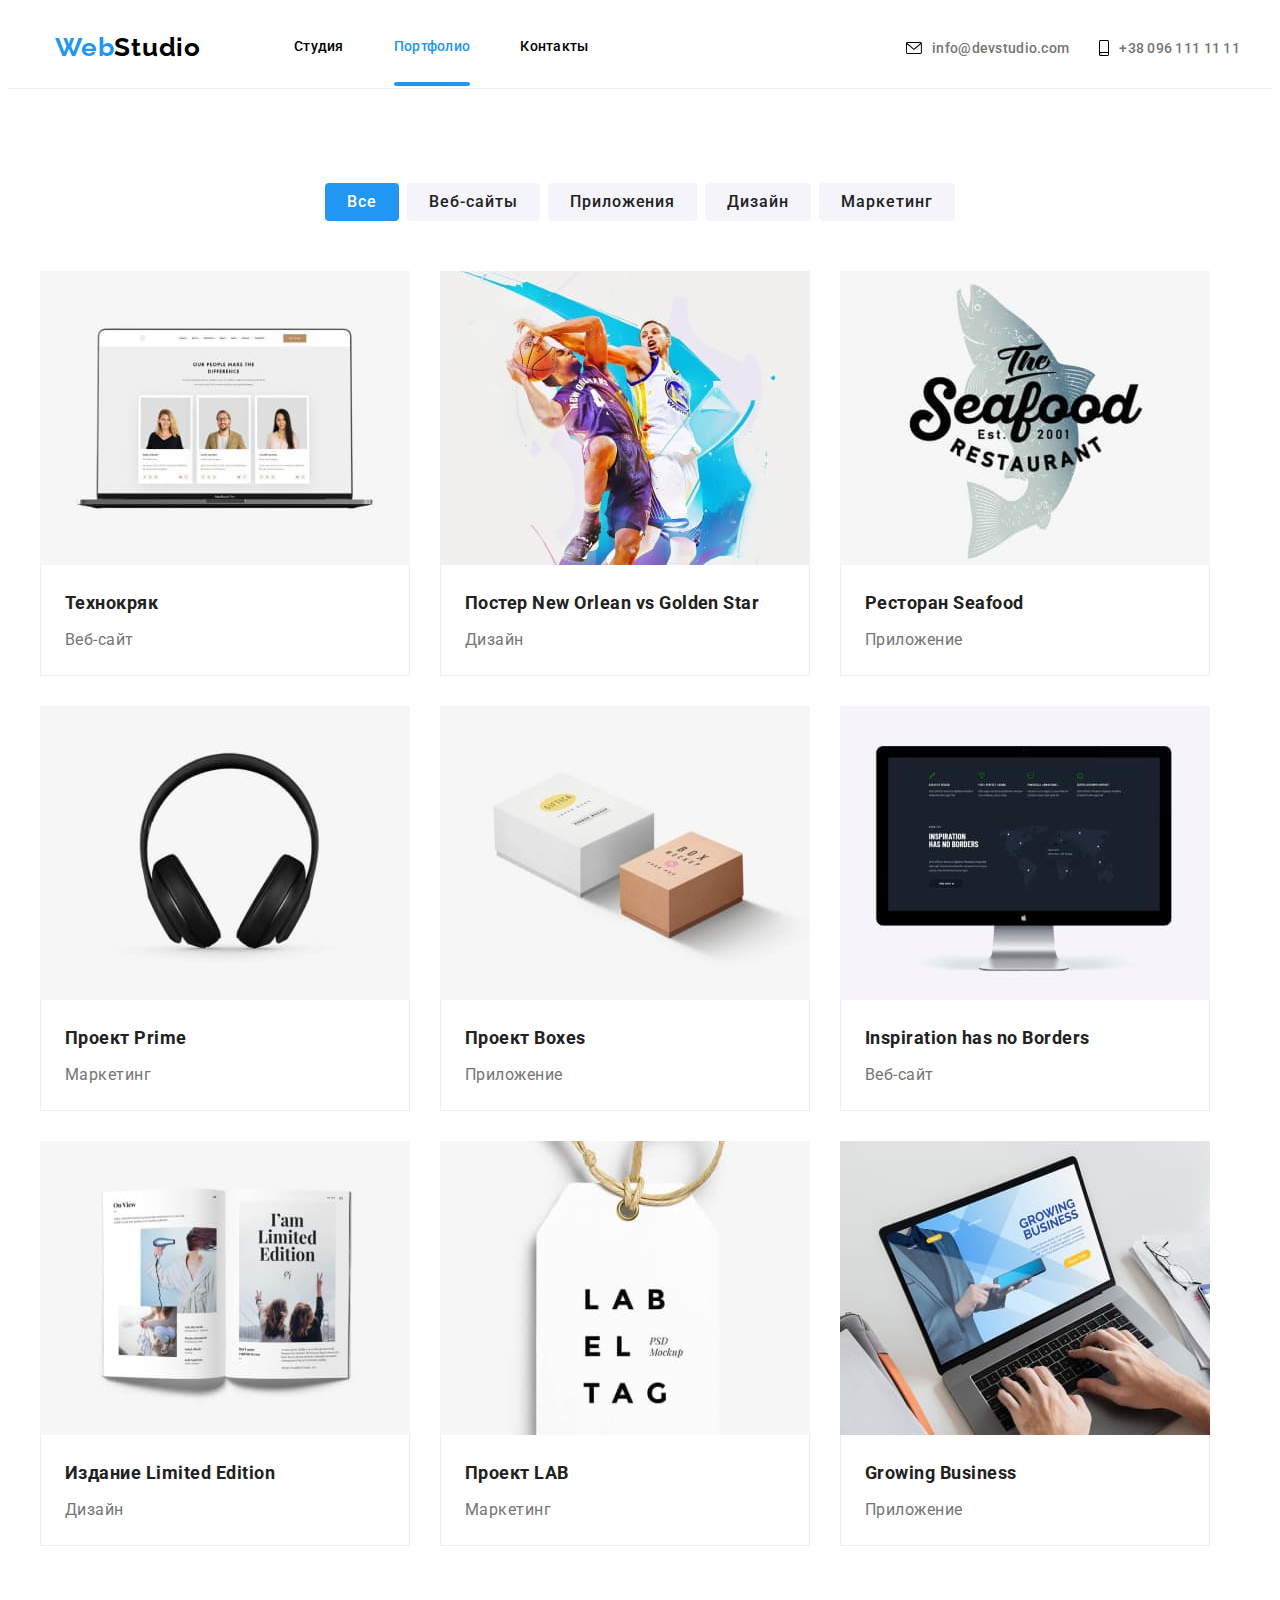
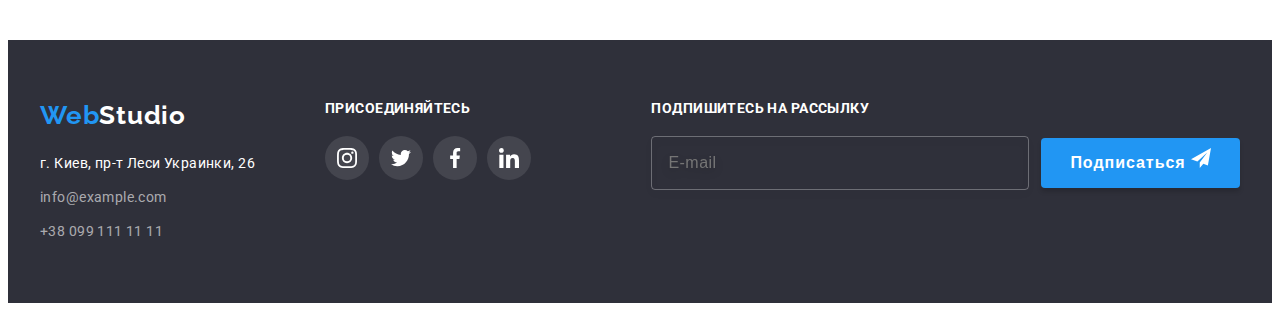
==== portfolio.html @ 0fbdf89e "створено репозиторій ДЗ7" ====
<!DOCTYPE html>
<html lang="en">

<head>
    <meta charset="UTF-8" />
    <meta http-equiv="X-UA-Compatible" content="IE=edge" />
    <meta name="viewport" content="width=device-width, initial-scale=1.0" />
    <title>WebStudio-portfolio</title>
    <link rel="preconnect" href="https://fonts.googleapis.com" />
    <link rel="preconnect" href="https://fonts.gstatic.com" crossorigin />
    <link rel="stylesheet" href="https://fonts.googleapis.com/css2?family=Raleway:wght@700&family=Roboto:wght@400;500;700;900&display=swap" />
    <link rel="stylesheet" href="https://cdnjs.cloudflare.com/ajax/libs/modern-normalize/1.1.0/modern-normalize.min.css" integrity="sha512-wpPYUAdjBVSE4KJnH1VR1HeZfpl1ub8YT/NKx4PuQ5NmX2tKuGu6U/JRp5y+Y8XG2tV+wKQpNHVUX03MfMFn9Q==" crossorigin="anonymous" referrerpolicy="no-referrer"
    />
    <link rel="stylesheet" href="./css/styles.css" />
</head>

<body>
    <!-- Header section -->
    <header class="header">
        <div class="container header-container">
            <a class="logo link" href="./index.html">Web<span class="accent">Studio</span></a>
            <nav class="header-nav">
                <ul class="list header-list">
                    <li class="header-item">
                        <a class="link header-link" href="./index.html">Студия</a>
                    </li>
                    <li class="header-item">
                        <a class="link header-link current-page" href="./portfolio.html">Портфолио</a>
                    </li>
                    <li class="header-item">
                        <a class="link header-link" href="#contacts">Контакты</a>
                    </li>
                </ul>
            </nav>

            <div class="mail">
                <a class="link header-mail" href="mailto:info@devstudio.com">
                    <svg class="mail-icon" width="16" height="12">
              <use href="./icons/SVG/icons.svg#envelope"></use>
            </svg> info@devstudio.com
                </a>
            </div>

            <div class="phone">
                <a class="link header-phone" href="tel:+380961111111">
                    <svg class="phone-icon" width="10" height="16">
              <use href="./icons/SVG/icons.svg#smartphone"></use>
            </svg> +38 096 111 11 11</a>
            </div>
        </div>
    </header>

    <main>
        <section class="portfolio" id="portfolio">
            <!-- Portfolio section -->

            <!-- Filters section -->
            <div class="container bnt">
                <ul class="list filter-list">
                    <li class="filter-item">
                        <button class="button button-filter current-item" type="button">Все</button>
                    </li>
                    <li class="filter-item">
                        <button class="button button-filter" type="button">Веб-сайты</button>
                    </li>
                    <li class="filter-item">
                        <button class="button button-filter" type="button">Приложения</button>
                    </li>
                    <li class="filter-item">
                        <button class="button button-filter" type="button">Дизайн</button>
                    </li>
                    <li class="filter-item">
                        <button class="button button-filter" type="button">Маркетинг</button>
                    </li>
                </ul>
            </div>
            <div class="container portfolio-container">
                <!-- Portfolio list -->
                <ul class="list portfolio-list">
                    <li class="portfolio-item">
                        <div class="portfolio-div">
                            <a class="link portfolio-items" href="./images/portfolio/img1.jpg"><img src="./images/portfolio/img1.jpg" alt="Изображение" /></a>
                            <div class="overlay">
                                <p class="overlay-text">
                                    Ресурс предлагает комплексные предложения с разным уровнем функционала и сервисов. Все это позволит посетителю получить исчерпывающие сведения о компании или частном лице.
                                </p>
                            </div>
                        </div>
                        <div class="portfolio-dsc">
                            <h3 class="portfolio-title">Технокряк</h3>
                            <p class="portfolio-txt">Веб-сайт</p>
                        </div>
                    </li>
                    <li class="portfolio-item">
                        <div class="portfolio-div">
                            <a class="link portfolio-items" href="./images/portfolio/img2.jpg"><img src="./images/portfolio/img2.jpg" alt="Изображение" /></a>
                            <div class="overlay">
                                <p class="overlay-text">
                                    Ресурс предлагает комплексные предложения с разным уровнем функционала и сервисов. Все это позволит посетителю получить исчерпывающие сведения о компании или частном лице.
                                </p>
                            </div>
                        </div>
                        <div class="portfolio-dsc">
                            <h3 class="portfolio-title">Постер New Orlean vs Golden Star</h3>
                            <p class="portfolio-txt">Дизайн</p>
                        </div>
                    </li>
                    <li class="portfolio-item">
                        <div class="portfolio-div">
                            <a class="link portfolio-items" href="./images/portfolio/img3.jpg"><img src="./images/portfolio/img3.jpg" alt="Изображение" /></a>
                            <div class="overlay">
                                <p class="overlay-text">
                                    Ресурс предлагает комплексные предложения с разным уровнем функционала и сервисов. Все это позволит посетителю получить исчерпывающие сведения о компании или частном лице.
                                </p>
                            </div>
                        </div>
                        <div class="portfolio-dsc">
                            <h3 class="portfolio-title">Ресторан Seafood</h3>
                            <p class="portfolio-txt">Приложение</p>
                        </div>
                    </li>
                    <li class="portfolio-item">
                        <div class="portfolio-div">
                            <a class="link portfolio-items" href="./images/portfolio/img4.jpg"><img src="./images/portfolio/img4.jpg" alt="Изображение" /></a>
                            <div class="overlay">
                                <p class="overlay-text">
                                    Ресурс предлагает комплексные предложения с разным уровнем функционала и сервисов. Все это позволит посетителю получить исчерпывающие сведения о компании или частном лице.
                                </p>
                            </div>
                        </div>
                        <div class="portfolio-dsc">
                            <h3 class="portfolio-title">Проект Prime</h3>
                            <p class="portfolio-txt">Маркетинг</p>
                        </div>
                    </li>
                    <li class="portfolio-item">
                        <div class="portfolio-div">
                            <a class="link portfolio-items" href="./images/portfolio/img5.jpg"><img src="./images/portfolio/img5.jpg" alt="Изображение" /></a>
                            <div class="overlay">
                                <p class="overlay-text">
                                    Ресурс предлагает комплексные предложения с разным уровнем функционала и сервисов. Все это позволит посетителю получить исчерпывающие сведения о компании или частном лице.
                                </p>
                            </div>
                        </div>
                        <div class="portfolio-dsc">
                            <h3 class="portfolio-title">Проект Boxes</h3>
                            <p class="portfolio-txt">Приложение</p>
                        </div>
                    </li>
                    <li class="portfolio-item">
                        <div class="portfolio-div">
                            <a class="link portfolio-items" href="./images/portfolio/img6.jpg"><img src="./images/portfolio/img6.jpg" alt="Изображение" /></a>
                            <div class="overlay">
                                <p class="overlay-text">
                                    Ресурс предлагает комплексные предложения с разным уровнем функционала и сервисов. Все это позволит посетителю получить исчерпывающие сведения о компании или частном лице.
                                </p>
                            </div>
                        </div>
                        <div class="portfolio-dsc">
                            <h3 class="portfolio-title">Inspiration has no Borders</h3>
                            <p class="portfolio-txt">Веб-сайт</p>
                        </div>
                    </li>
                    <li class="portfolio-item">
                        <div class="portfolio-div">
                            <a class="link portfolio-items" href="./images/portfolio/img7.jpg"><img src="./images/portfolio/img7.jpg" alt="Изображение" /></a>
                            <div class="overlay">
                                <p class="overlay-text">
                                    Ресурс предлагает комплексные предложения с разным уровнем функционала и сервисов. Все это позволит посетителю получить исчерпывающие сведения о компании или частном лице.
                                </p>
                            </div>
                        </div>
                        <div class="portfolio-dsc">
                            <h3 class="portfolio-title">Издание Limited Edition</h3>
                            <p class="portfolio-txt">Дизайн</p>
                        </div>
                    </li>
                    <li class="portfolio-item">
                        <div class="portfolio-div">
                            <a class="link portfolio-items" href="./images/portfolio/img8.jpg"><img src="./images/portfolio/img8.jpg" alt="Изображение" /></a>
                            <div class="overlay">
                                <p class="overlay-text">
                                    Ресурс предлагает комплексные предложения с разным уровнем функционала и сервисов. Все это позволит посетителю получить исчерпывающие сведения о компании или частном лице.
                                </p>
                            </div>
                        </div>
                        <div class="portfolio-dsc">
                            <h3 class="portfolio-title">Проект LAB</h3>
                            <p class="portfolio-txt">Маркетинг</p>
                        </div>
                    </li>
                    <li class="portfolio-item">
                        <div class="portfolio-div">
                            <a class="link portfolio-items" href="./images/portfolio/img9.jpg"><img src="./images/portfolio/img9.jpg" alt="Изображение" /></a>
                            <div class="overlay">
                                <p class="overlay-text">
                                    Ресурс предлагает комплексные предложения с разным уровнем функционала и сервисов. Все это позволит посетителю получить исчерпывающие сведения о компании или частном лице.
                                </p>
                            </div>
                        </div>
                        <div class="portfolio-dsc">
                            <h3 class="portfolio-title">Growing Business</h3>
                            <p class="portfolio-txt">Приложение</p>
                        </div>
                    </li>
                </ul>
            </div>
        </section>
    </main>

    <!-- Footer section -->
    <footer class="footer">
        <div class="container footer-container">
            <address class="contacts-address" id="contacts">
          <div class="contacts-addres">
            <a class="logo link footer-logo" href="./index.html"
              >Web<span class="accent-ft">Studio</span></a
            >
            <div class="footer-list">
              <ul class="list footer-contact">
                <li class="footer-item">
                  <a
                    class="link footer-address"
                    target="_blank"
                    rel="noopener noreferrer"
                    href="https://www.google.com.ua/maps/@50.42810615,30.5371504,17.5z?hl=uk"
                    >г. Киев, пр-т Леси Украинки, 26</a
                  >
                </li>
                <li class="footer-item">
                  <a class="link footer-mail" href="mailto:info@example.com">info@example.com</a>
                </li>
                <li class="footer-item">
                  <a class="link footer-pfone" href="tel:+380991111111">+38 099 111 11 11</a>
                </li>
              </ul>
            </div>
          </div>
          <div class="social">
            <h2 class="social-header">присоединяйтесь</h2>
            <ul class="socials list">
              <li class="socials-item">
                <a
                  class="socials-link footer-link link"
                  href=""
                  target="_blank"
                  rel="noopener noreferrer"
                  aria-label="instagram"
                >
                  <svg class="socials-icon" width="20" height="20">
                    <use href="./icons/SVG/icons.svg#instagram"></use>
                  </svg>
                </a>
              </li>
              <li class="socials-item">
                <a
                  class="socials-link footer-link link"
                  href=""
                  target="_blank"
                  rel="noopener noreferrer"
                  aria-label="twitter"
                >
                  <svg class="socials-icon" width="20" height="20">
                    <use href="./icons/SVG/icons.svg#twitter"></use>
                  </svg>
                </a>
              </li>
              <li class="socials-item">
                <a
                  class="socials-link footer-link link"
                  href=""
                  target="_blank"
                  rel="noopener noreferrer"
                  aria-label="facebook"
                >
                  <svg class="socials-icon" width="20" height="20">
                    <use href="./icons/SVG/icons.svg#facebook"></use>
                  </svg>
                </a>
              </li>
              <li class="socials-item">
                <a
                  class="socials-link footer-link link"
                  href=""
                  target="_blank"
                  rel="noopener noreferrer"
                  aria-label="linkedin"
                >
                  <svg class="socials-icon" width="20" height="20">
                    <use href="./icons/SVG/icons.svg#linkedin"></use>
                  </svg>
                </a>
              </li>
            </ul>
          </div>
          <form class="form">
            <strong class="form-title">Подпишитесь на рассылку</strong>
            <div class="form-subsc">
              <label class="form-label">
                <input class="form-input" type="email" name="user-email" placeholder="E-mail" />
              </label>
              <button class="form-button" type="submit">
                Подписаться
                <svg class="form-icon" width="20" height="20">
                  <use href="./icons/SVG/icons.svg#send-icon"></use>
                </svg>
              </button>
            </div>
          </form>
        </address>
        </div>
    </footer>
</body>

</html>
---- css/styles.css ----
:root {
    /* fonts */
    --main-font: 'Roboto', sans-serif;
    --logo-font: 'Raleway', sans-serif;
    /* colors */
    --main-txt-cl: #757575;
    --title-txt-cl: #212121;
    --accent-txt-cl: #2196F3;
    --btn-txt-cl: #ffffff;
    --dark-cl: #000;
    --light-cl: #fff;
    /* others */
    --anim: 250ms cubic-bezier(0.4, 0, 0.2, 1);
}

body {
    font-family: var(--main-font);
    color: var(--main-txt-cl);
}

.no-scroll {
    overflow: hidden;
}


/* reset styles */

h1,
h2,
h3,
h4,
h5,
h6,
p {
    margin: 0;
}

img {
    display: block;
}

.link {
    text-decoration: none;
    color: currentColor;
}

.list {
    list-style: none;
    padding: 0;
    margin: 0;
}

.visuaaly-hidden {
    position: absolute;
    white-space: nowrap;
    width: 1px;
    height: 1px;
    overflow: hidden;
    border: 0;
    padding: 0;
    clip: rect(0 0 0 0);
    clip-path: inset(50%);
    margin: -1px;
}

.container {
    width: 1200px;
    padding-left: 15px;
    padding-right: 15px;
    margin-left: auto;
    margin-right: auto;
    /* outline: 2px solid red; outline-offset: -2px;*/
}

.main,
.feature,
.team,
.portfolio,
.clients,
.footer {
    padding-top: 94px;
    padding-bottom: 94px;
}

.bnt {
    display: flex;
    justify-content: center;
    margin-bottom: 50px;
    gap: 8px;
}


/* стилі для заголока */

.header {
    border-bottom: 1px solid #ECECEC;
}

.header-container {
    display: flex;
    align-items: center;
}

.logo {
    display: block;
    margin-top: 24px;
    margin-right: 93px;
    margin-bottom: 25px;
    margin-left: 15px;
    font-family: var(--logo-font);
    font-weight: 700;
    font-size: 26px;
    line-height: calc(31 / 26);
    letter-spacing: 0.03em;
    color: var(--accent-txt-cl);
}

.accent {
    color: var(--dark-cl);
}

.accent-ft {
    color: var(--light-cl);
}

.header-nav {
    margin-right: auto;
    font-family: var(--main-font);
    font-weight: 500;
    font-size: 14px;
    line-height: calc(16 / 14);
    letter-spacing: 0.02em;
}

.header-list {
    display: flex;
    gap: 50px;
}

.header-link {
    padding-top: 32px;
    padding-bottom: 32px;
    color: #000000;
    transition-property: color;
    transition-duration: 250ms;
    transition-timing-function: cubic-bezier(0.4, 0, 0.2, 1);
    transition-delay: 0ms;
}

.header-link:hover,
.header-link:focus {
    color: var(--accent-txt-cl);
}


/* активна сторінка */

.current-page {
    color: var(--accent-txt-cl);
}

.current-page::after {
    content: '';
    position: relative;
    top: 28px;
    display: block;
    width: 100%;
    height: 4px;
    background-color: var(--accent-txt-cl);
    border-radius: 2px;
}

.mail,
.phone {
    display: flex;
    transition-property: color;
    transition-duration: 250ms;
    transition-timing-function: cubic-bezier(0.4, 0, 0.2, 1);
    transition-delay: 0ms;
}

.mail {
    margin-right: 30px;
}

.header-mail,
.header-phone {
    display: flex;
    align-items: center;
    justify-content: center;
    padding-top: 32px;
    padding-bottom: 32px;
    font-family: var(--main-font);
    font-weight: 500;
    font-size: 14px;
    line-height: calc(16 / 14);
    letter-spacing: 0.02em;
    color: var(--main-txt-cl);
    transition-property: color;
    transition-duration: 250ms;
    transition-timing-function: cubic-bezier(0.4, 0, 0.2, 1);
    transition-delay: 0ms;
}

.mail-icon,
.phone-icon {
    margin-right: 10px;
    color: var(--main-txt-cl);
    transition-property: fill;
    transition-duration: 250ms;
    transition-timing-function: cubic-bezier(0.4, 0, 0.2, 1);
    transition-delay: 0ms;
}

.mail:hover,
.mail:focus,
.mail-icon:hover,
.mail-icon:focus,
.phone-icon:hover,
.phone-icon:focus,
.header-mail:hover,
.header-mail:focus,
.header-phone:hover,
.header-phone:focus {
    color: var(--accent-txt-cl);
    fill: var(--accent-txt-cl);
}

.hero-container {
    align-items: center;
    text-align: center;
}

.hero {
    background-color: #2F303A;
    background-image: linear-gradient(rgba(47, 48, 58, 0.4), rgba(47, 48, 58, 0.4)), url(../images/Img.jpg);
    background-size: cover;
    padding-top: 200px;
    padding-bottom: 200px;
}

.hero-title {
    width: 696px;
    margin: auto;
    /*   font-family: var(--main-font); */
    font-weight: 900;
    font-size: 44px;
    line-height: calc(60 / 44);
    letter-spacing: 0.06em;
    color: #ffffff;
    text-transform: uppercase;
}

.button-action {
    max-width: 250px;
    min-width: 160px;
    max-height: 50px;
    padding: 10px 32px;
    box-shadow: 0px 4px 4px rgba(0, 0, 0, 0.15);
    border-radius: 4px;
    margin-top: 30px;
    font-family: inherit;
    font-weight: 700;
    font-size: 16px;
    line-height: calc(30 / 16);
    letter-spacing: 0.06em;
    color: var(--btn-txt-cl);
    background-color: var(--accent-txt-cl);
    cursor: pointer;
    border: none;
    transition-property: background-color;
    transition-duration: 250ms;
    transition-timing-function: cubic-bezier(0.4, 0, 0.2, 1);
    transition-delay: 0ms;
}

.button-action:hover,
.button-action:focus {
    background-color: #188CE8;
}

.filter-list {
    display: flex;
    align-items: center;
    gap: 8px;
}

.button-filter {
    padding: 6px 22px;
    font-family: inherit;
    font-weight: 500;
    font-size: 16px;
    line-height: calc(26 / 16);
    letter-spacing: 0.06em;
    color: var(--title-txt-cl);
    background-color: #F5F4FA;
    border: none;
    cursor: pointer;
    border-radius: 4px;
    transition-property: background-color, color, box-shfdow;
    transition-duration: 250ms;
    transition-timing-function: cubic-bezier(0.4, 0, 0.2, 1);
    transition-delay: 0ms;
}

.button-filter:hover,
.button-filter:focus {
    color: #FFFFFF;
    background-color: var(--accent-txt-cl);
    box-shadow: 0px 3px 1px rgba(0, 0, 0, 0.1), 0px 1px 2px rgba(0, 0, 0, 0.08), 0px 2px 2px rgba(0, 0, 0, 0.12);
}


/* активна кнопка */

.current-item {
    color: #FFFFFF;
    background-color: var(--accent-txt-cl);
}


/* main section */

.feature-list {
    display: flex;
    align-items: center;
    gap: 30px;
}

.feature-item {
    display: block;
}

.feature-div {
    display: flex;
    align-items: center;
    justify-content: center;
    width: 270px;
    height: 120px;
    color: #303030;
    background-color: #F5F4FA;
    border-radius: 4px;
    margin-bottom: 30px;
}

.feature-title {
    margin-bottom: 10px;
    font-weight: 700;
    font-size: 14px;
    line-height: calc(16 /14);
    letter-spacing: 0.03em;
    text-transform: uppercase;
    color: var(--title-txt-cl);
}

.feature-txt {
    width: 270px;
    font-weight: 400;
    font-size: 14px;
    line-height: calc(24 / 14);
    letter-spacing: 0.03em;
    color: var(--main-txt-cl);
}

.job-list {
    display: flex;
    gap: 30px;
    padding-bottom: 94px;
}

.job-title,
.clients-title {
    margin-bottom: 50px;
    font-weight: 700;
    font-size: 36px;
    line-height: calc(42 / 36);
    text-align: center;
    letter-spacing: 0.03em;
    color: var(--title-txt-cl);
}

.team-list,
.clients-list,
.contacts-address,
.portfolio-list {
    display: flex;
    flex-wrap: wrap;
    gap: 30px;
}

.team-wrapper {
    border-top: none;
    padding-top: 30px;
    padding-bottom: 30px;
    padding-left: 5px;
    padding-right: 5px;
    background: #FFFFFF;
    box-shadow: 0px 1px 3px rgba(0, 0, 0, 0.12), 0px 1px 1px rgba(0, 0, 0, 0.14), 0px 2px 1px rgba(0, 0, 0, 0.2);
    border-radius: 0px 0px 4px 4px;
}


/* Socials icons */

.socials {
    display: flex;
    align-items: center;
    justify-content: center;
    gap: 10px;
    margin-top: 16px;
}

.socials-link {
    display: flex;
    align-items: center;
    justify-content: center;
    width: 44px;
    height: 44px;
    fill: #AFB1B8;
    background-color: #ffffff;
    border-radius: 50%;
    transition-property: background-color, fill;
    transition-duration: 250ms;
    transition-timing-function: cubic-bezier(0.4, 0, 0.2, 1);
    transition-delay: 0ms;
}

.socials-link:hover,
.socials-link:focus {
    background-color: var(--accent-txt-cl);
    fill: #fff;
}

.portfolio-dsc {
    background-color: #FFFFFF;
    border: 1px solid #EEEEEE;
    border-top: none;
    padding: 20px 24px;
}

.portfolio-list {
    display: flex;
    letter-spacing: 0.03em;
    transition-property: box-shadow;
    transition-duration: 250ms;
    transition-timing-function: cubic-bezier(0.4, 0, 0.2, 1);
    transition-delay: 0ms;
}

.portfolio-img {
    width: 370px;
    height: 294px;
}

.portfolio-div {
    position: relative;
    overflow: hidden;
    transition: box-shadow;
}

.overlay {
    position: absolute;
    top: 0;
    left: 0;
    transform: translateY(100%);
    display: flex;
    align-items: center;
    justify-content: center;
    width: 100%;
    height: 100%;
    padding: 63px 24px;
    background-color: rgba(33, 150, 243, 0.9);
    transition: transform 250ms cubic-bezier(0.4, 0, 0.2, 1);
}

.portfolio-item:hover,
.portfolio-item:focus {
    cursor: pointer;
    box-shadow: 0px 1px 1px rgba(0, 0, 0, 0.12), 0px 4px 4px rgba(0, 0, 0, 0.06), 1px 4px 6px rgba(0, 0, 0, 0.16);
}

.portfolio-item:focus .overlay,
.portfolio-item:hover .overlay {
    transform: translateY(0);
}

.overlay-text {
    font-family: var(--main-font);
    font-weight: 400;
    font-size: 18px;
    line-height: calc(28 / 18);
    /* or 156% */
    letter-spacing: 0.03em;
    color: #FFFFFF;
    text-align: left;
    user-select: none;
}

.portfolio-title {
    margin-bottom: 4px;
    font-weight: 700;
    font-size: 18px;
    line-height: calc(36 / 18);
    color: var(--title-txt-cl);
}

.portfolio-txt {
    font-weight: 400;
    font-size: 16px;
    line-height: calc(30 / 16);
    color: var(--main-txt-cl);
}

.team {
    background-color: #F5F4FA;
    text-align: center;
    letter-spacing: 0.03em;
}

.team-hd {
    margin-bottom: 50px;
    font-weight: 700;
    font-size: 36px;
    line-height: calc(42 / 36);
    color: var(--title-txt-cl);
}

.team-title {
    margin-bottom: 10px;
    font-weight: 500;
    font-size: 16px;
    line-height: calc(19 / 16);
    color: var(--title-txt-cl);
}

.team-txt {
    font-weight: 400;
    font-size: 16px;
    line-height: calc(19 / 16);
    color: var(--main-txt-cl);
}

.clients-link {
    display: flex;
    align-items: center;
    justify-content: center;
    width: 170px;
    height: 92px;
    fill: #AFB1B8;
    border: 1px solid #AFB1B8;
    border-radius: 4px;
    transition-property: border, fill;
    transition-duration: 250ms;
    transition-timing-function: cubic-bezier(0.4, 0, 0.2, 1);
    transition-delay: 0ms;
}

.clients-link:hover,
.clients-link:focus {
    fill: var(--accent-txt-cl);
    border: 1px solid var(--accent-txt-cl);
}


/* footer section */

.footer {
    align-items: center;
    justify-content: center;
    padding-top: 60px;
    padding-bottom: 60px;
    background-color: #2F303A;
    font-family: var(--main-font);
    font-weight: 400;
    font-size: 14px;
    line-height: calc(24 / 14);
    letter-spacing: 0.03em;
}

.contacts-address {
    font-style: normal;
    gap: 70px;
}

.footer-logo {
    display: block;
    margin: 0 0 20px 0;
    width: 145px;
}

.footer-item {
    margin-top: 10px;
}

.footer-contact {
    color: rgba(255, 255, 255, 0.6);
}

.footer-address {
    color: #ffffff;
}

.social-header {
    align-items: center;
    justify-content: center;
    font-weight: 700;
    font-size: 14px;
    line-height: calc(16 / 14);
    letter-spacing: 0.03em;
    text-transform: uppercase;
    color: #FFFFFF;
    margin-bottom: 20px;
}

.footer-link {
    background-color: rgba(255, 255, 255, 0.1);
    fill: #FFFFFF;
}

.form {
    gap: 8px;
    margin-left: auto;
}

.form-title {
    align-items: center;
    justify-content: center;
    display: block;
    margin-bottom: 20px;
    font-weight: 700;
    font-size: 14px;
    line-height: 16px;
    letter-spacing: 0.03em;
    text-transform: uppercase;
    color: #FFFFFF;
}

.form-subsc {
    display: flex;
    cursor: pointer;
    align-items: center;
    justify-content: center;
}

.form-input {
    display: inline-block;
    font-weight: 400;
    font-size: 16px;
    line-height: calc(20 / 16);
    letter-spacing: 0.03em;
    /* identical to box height, or 125% */
    display: flex;
    align-items: center;
    padding-left: 16px;
    margin-right: 12px;
    color: rgba(255, 255, 255, 0.6);
    background-color: transparent;
    width: 358px;
    height: 50px;
    border: 1px solid rgba(255, 255, 255, 0.3);
    filter: drop-shadow(0px 4px 4px rgba(0, 0, 0, 0.15));
    border-radius: 4px;
}

.form-button {
    align-items: center;
    justify-content: center;
    gap: 10px;
    font-weight: 700;
    font-size: 16px;
    line-height: calc(30 / 16);
    /* identical to box height, or 188% */
    letter-spacing: 0.06em;
    color: #FFFFFF;
    box-shadow: 0px 4px 4px rgba(0, 0, 0, 0.15);
    border-radius: 4px;
    padding: 10px 29px;
    background-color: var(--accent-txt-cl);
    cursor: pointer;
    border: none;
    transition-property: background-color;
    transition-duration: 250ms;
    transition-timing-function: cubic-bezier(0.4, 0, 0.2, 1);
    transition-delay: 0ms;
}

.form-icon {
    cursor: pointer;
}

.form-button:hover,
.form-button:focus {
    background-color: #188CE8;
}


/** Modal window */

.backdrop {
    position: fixed;
    top: 0;
    left: 0;
    z-index: 1000;
    /* display: flex;align-items: center;justify-content: center; */
    width: 100%;
    height: 100%;
    background-color: rgba(0, 0, 0, 0.2);
    /* властивості за змовчуванням */
    opacity: 1;
    visibility: visible;
    pointer-events: initial;
    transition: opacity 250ms ease-out, visibility 250ms ease-out;
}

.backdrop.is-hidden {
    opacity: 0;
    visibility: hidden;
    pointer-events: none;
}

.modal {
    position: absolute;
    top: 50%;
    left: 50%;
    transform: translate(-50%, -50%) scale(1);
    width: 528px;
    height: 581px;
    padding: 40px;
    background-color: #FFFFFF;
    box-shadow: 0px 1px 3px rgba(0, 0, 0, 0.12), 0px 1px 1px rgba(0, 0, 0, 0.14), 0px 2px 1px rgba(0, 0, 0, 0.2);
    border-radius: 4px;
    opacity: 1;
    transition: transform 250ms ease-in-out 250ms, opacity 250ms ease-in-out 250ms;
}

.backdrop.is-hidden .modal {
    opacity: 0;
    transform: translate(-50%, -50%) scale(0.2);
}

.modal-btn {
    position: absolute;
    top: 10px;
    right: 10px;
    display: flex;
    align-items: center;
    justify-content: center;
    width: 30px;
    height: 30px;
    padding: 0;
    border-radius: 50%;
    border: 1px solid rgba(0, 0, 0, 0.1);
    background-color: transparent;
    cursor: pointer;
}

.modal-btn-icon:focus,
.modal-btn-icon:hover {
    fill: var(--accent-txt-cl);
}


/** modal form */

.register-form {
    text-align: center;
}

.register-form-title {
    display: block;
    margin-bottom: 12px;
    font-family: 'Roboto';
    font-weight: 700;
    font-size: 20px;
    line-height: calc(23 / 20);
    text-align: center;
    letter-spacing: 0.03em;
    color: #212121;
}

.register-form-group {
    margin-bottom: 10px;
}

.register-form-wrap {
    position: relative;
    display: block;
    margin-bottom: 12px;
}

.register-form-wrap:last-child {
    margin-bottom: 0;
}

.register-form-label {
    display: block;
    text-align: left;
    margin-bottom: 4px;
    font-family: 'Roboto';
    font-weight: 400;
    font-size: 12px;
    line-height: calc(14 / 12);
    /* identical to box height */
    letter-spacing: 0.01em;
    color: #757575;
}

.register-form-input,
.register-form-message {
    width: 100%;
    border: 1px solid rgba(33, 33, 33, 0.2);
    padding: 10px;
    padding-left: 50px;
    border-radius: 4px;
    outline: transparent;
}

.register-form-message {
    padding-top: 12px;
    padding-left: 16px;
    font-weight: 400;
    font-size: 12px;
    line-height: calc(14 / 12);
    letter-spacing: 0.01em;
    color: rgba(117, 117, 117, 0.5);
    height: 120px;
    resize: none;
}

.register-form-icon {
    position: absolute;
    bottom: 10px;
    left: 12px;
    cursor: pointer;
    fill: #000000;
    transition: opacity var(--anim);
}

.register-form-input:focus,
.register-form-input:hover,
.register-form-message:focus,
.register-form-message:hover {
    border: 1px solid var(--accent-txt-cl);
    background-color: transparent;
}

.register-form-icon:focus,
.register-form-icon:hover {
    fill: var(--accent-txt-cl);
}

.register-form-agreement {
    display: inline-flex;
    align-items: center;
    justify-content: center;
    gap: 8px;
    margin-bottom: 30px;
    cursor: pointer;
}

.register-icon-uncheck,
.register-icon-check {
    width: 16px;
    height: 15px;
}

.register-checkbox:checked+.register-icon .register-icon-uncheck {
    opacity: 0;
    transition: opacity var(--anim);
}

.register-icon-check {
    opacity: 0;
    fill: var(--accent-txt-cl);
    transition: opacity var(--anim);
}

.register-icon-check:focus,
.register-icon-check:hover {
    fill: var(--accent-txt-cl);
}

.register-checkbox:checked+.register-icon .register-icon-check {
    opacity: 1;
}

.register-form-agreement-text {
    text-align: center;
    font-weight: 400;
    font-size: 14px;
    line-height: calc(24 / 14);
    letter-spacing: 0.03em;
    color: #757575;
    user-select: none;
    text-underline-position: under;
}

.register-form-agreement-link {
    color: var(--accent-txt-cl);
}

.register-form-btn {
    display: inline-flex;
    align-items: center;
    text-align: center;
    padding: 10px 56px;
    font-weight: 700;
    font-size: 16px;
    line-height: calc(30 / 16);
    letter-spacing: 0.06em;
    color: #FFFFFF;
    background-color: var(--accent-txt-cl);
    box-shadow: 0px 4px 4px rgba(0, 0, 0, 0.15);
    border-radius: 4px;
    cursor: pointer;
    transition: opacity var(--anim);
}

.register-form-btn:focus,
.register-form-btn:hover {
    background-color: #188CE8;
}
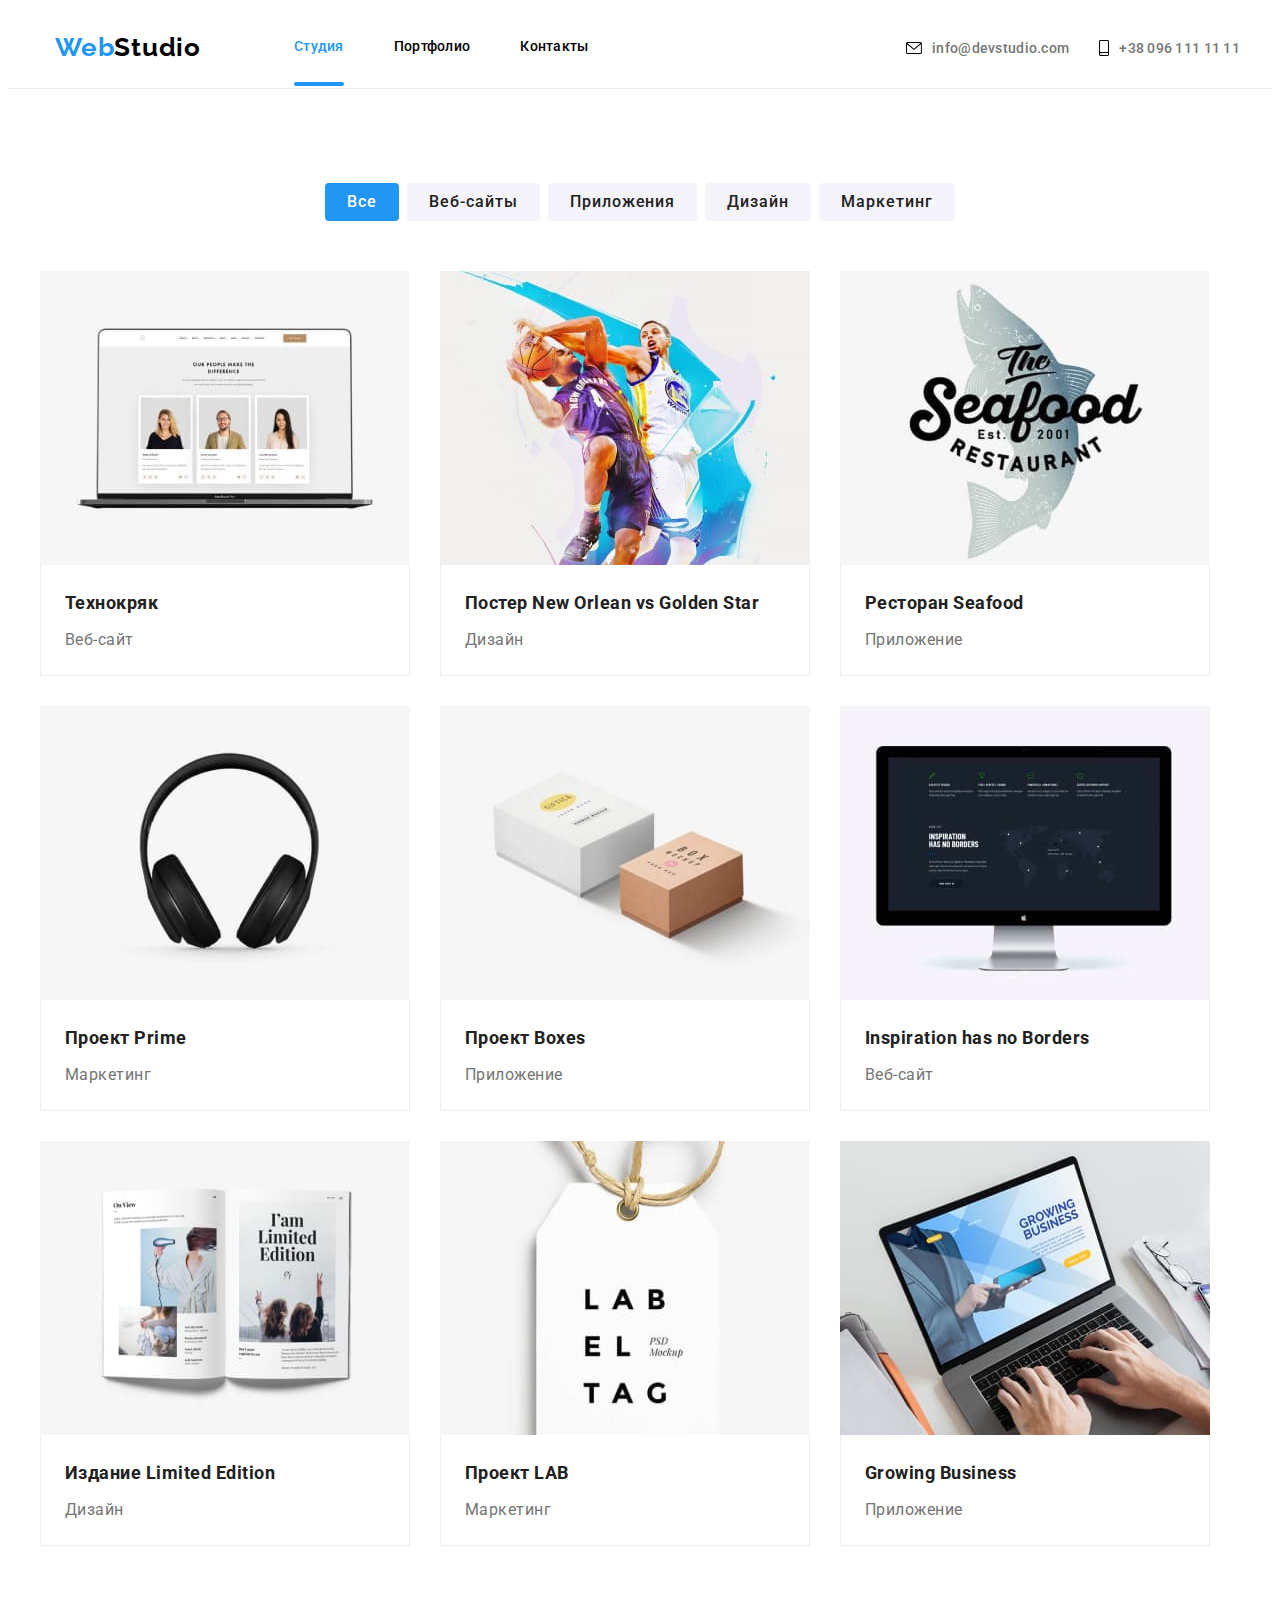
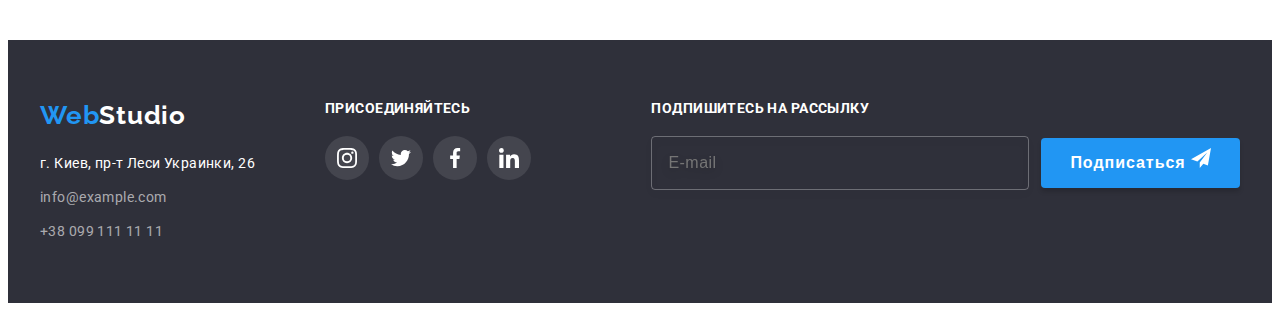
==== commit e82e4147: "додано БЕМ" ====
--- a/portfolio.html
+++ b/portfolio.html
@@ -11,41 +11,42 @@
     <link rel="stylesheet" href="https://fonts.googleapis.com/css2?family=Raleway:wght@700&family=Roboto:wght@400;500;700;900&display=swap" />
     <link rel="stylesheet" href="https://cdnjs.cloudflare.com/ajax/libs/modern-normalize/1.1.0/modern-normalize.min.css" integrity="sha512-wpPYUAdjBVSE4KJnH1VR1HeZfpl1ub8YT/NKx4PuQ5NmX2tKuGu6U/JRp5y+Y8XG2tV+wKQpNHVUX03MfMFn9Q==" crossorigin="anonymous" referrerpolicy="no-referrer"
     />
+    <link rel="stylesheet" href="./css/main.min.css" />
+
     <link rel="stylesheet" href="./css/styles.css" />
 </head>
 
 <body>
     <!-- Header section -->
     <header class="header">
-        <div class="container header-container">
+        <div class="container header__container">
             <a class="logo link" href="./index.html">Web<span class="accent">Studio</span></a>
-            <nav class="header-nav">
-                <ul class="list header-list">
-                    <li class="header-item">
-                        <a class="link header-link" href="./index.html">Студия</a>
-                    </li>
-                    <li class="header-item">
-                        <a class="link header-link current-page" href="./portfolio.html">Портфолио</a>
-                    </li>
-                    <li class="header-item">
-                        <a class="link header-link" href="#contacts">Контакты</a>
+            <nav class="header__nav">
+                <ul class="list header__list">
+                    <li class="header__item">
+                        <a class="link header__link current-page" href="./index.html">Студия</a>
+                    </li>
+                    <li class="header__item">
+                        <a class="link header__link" href="./portfolio.html">Портфолио</a>
+                    </li>
+                    <li class="header__item">
+                        <a class="link header__link" href="#contacts">Контакты</a>
                     </li>
                 </ul>
             </nav>
-
             <div class="mail">
-                <a class="link header-mail" href="mailto:info@devstudio.com">
+                <a class="link header__mail" href="mailto:info@devstudio.com">
                     <svg class="mail-icon" width="16" height="12">
               <use href="./icons/SVG/icons.svg#envelope"></use>
             </svg> info@devstudio.com
                 </a>
             </div>
-
             <div class="phone">
-                <a class="link header-phone" href="tel:+380961111111">
+                <a class="link header__phone" href="tel:+380961111111">
                     <svg class="phone-icon" width="10" height="16">
               <use href="./icons/SVG/icons.svg#smartphone"></use>
-            </svg> +38 096 111 11 11</a>
+            </svg> +38 096 111 11 11
+                </a>
             </div>
         </div>
     </header>
@@ -74,133 +75,133 @@
                     </li>
                 </ul>
             </div>
-            <div class="container portfolio-container">
+            <div class="container portfolio__container">
                 <!-- Portfolio list -->
-                <ul class="list portfolio-list">
-                    <li class="portfolio-item">
-                        <div class="portfolio-div">
-                            <a class="link portfolio-items" href="./images/portfolio/img1.jpg"><img src="./images/portfolio/img1.jpg" alt="Изображение" /></a>
-                            <div class="overlay">
-                                <p class="overlay-text">
-                                    Ресурс предлагает комплексные предложения с разным уровнем функционала и сервисов. Все это позволит посетителю получить исчерпывающие сведения о компании или частном лице.
-                                </p>
-                            </div>
-                        </div>
-                        <div class="portfolio-dsc">
-                            <h3 class="portfolio-title">Технокряк</h3>
-                            <p class="portfolio-txt">Веб-сайт</p>
-                        </div>
-                    </li>
-                    <li class="portfolio-item">
-                        <div class="portfolio-div">
-                            <a class="link portfolio-items" href="./images/portfolio/img2.jpg"><img src="./images/portfolio/img2.jpg" alt="Изображение" /></a>
-                            <div class="overlay">
-                                <p class="overlay-text">
-                                    Ресурс предлагает комплексные предложения с разным уровнем функционала и сервисов. Все это позволит посетителю получить исчерпывающие сведения о компании или частном лице.
-                                </p>
-                            </div>
-                        </div>
-                        <div class="portfolio-dsc">
-                            <h3 class="portfolio-title">Постер New Orlean vs Golden Star</h3>
-                            <p class="portfolio-txt">Дизайн</p>
-                        </div>
-                    </li>
-                    <li class="portfolio-item">
-                        <div class="portfolio-div">
-                            <a class="link portfolio-items" href="./images/portfolio/img3.jpg"><img src="./images/portfolio/img3.jpg" alt="Изображение" /></a>
-                            <div class="overlay">
-                                <p class="overlay-text">
-                                    Ресурс предлагает комплексные предложения с разным уровнем функционала и сервисов. Все это позволит посетителю получить исчерпывающие сведения о компании или частном лице.
-                                </p>
-                            </div>
-                        </div>
-                        <div class="portfolio-dsc">
-                            <h3 class="portfolio-title">Ресторан Seafood</h3>
-                            <p class="portfolio-txt">Приложение</p>
-                        </div>
-                    </li>
-                    <li class="portfolio-item">
-                        <div class="portfolio-div">
-                            <a class="link portfolio-items" href="./images/portfolio/img4.jpg"><img src="./images/portfolio/img4.jpg" alt="Изображение" /></a>
-                            <div class="overlay">
-                                <p class="overlay-text">
-                                    Ресурс предлагает комплексные предложения с разным уровнем функционала и сервисов. Все это позволит посетителю получить исчерпывающие сведения о компании или частном лице.
-                                </p>
-                            </div>
-                        </div>
-                        <div class="portfolio-dsc">
-                            <h3 class="portfolio-title">Проект Prime</h3>
-                            <p class="portfolio-txt">Маркетинг</p>
-                        </div>
-                    </li>
-                    <li class="portfolio-item">
-                        <div class="portfolio-div">
-                            <a class="link portfolio-items" href="./images/portfolio/img5.jpg"><img src="./images/portfolio/img5.jpg" alt="Изображение" /></a>
-                            <div class="overlay">
-                                <p class="overlay-text">
-                                    Ресурс предлагает комплексные предложения с разным уровнем функционала и сервисов. Все это позволит посетителю получить исчерпывающие сведения о компании или частном лице.
-                                </p>
-                            </div>
-                        </div>
-                        <div class="portfolio-dsc">
-                            <h3 class="portfolio-title">Проект Boxes</h3>
-                            <p class="portfolio-txt">Приложение</p>
-                        </div>
-                    </li>
-                    <li class="portfolio-item">
-                        <div class="portfolio-div">
-                            <a class="link portfolio-items" href="./images/portfolio/img6.jpg"><img src="./images/portfolio/img6.jpg" alt="Изображение" /></a>
-                            <div class="overlay">
-                                <p class="overlay-text">
-                                    Ресурс предлагает комплексные предложения с разным уровнем функционала и сервисов. Все это позволит посетителю получить исчерпывающие сведения о компании или частном лице.
-                                </p>
-                            </div>
-                        </div>
-                        <div class="portfolio-dsc">
-                            <h3 class="portfolio-title">Inspiration has no Borders</h3>
-                            <p class="portfolio-txt">Веб-сайт</p>
-                        </div>
-                    </li>
-                    <li class="portfolio-item">
-                        <div class="portfolio-div">
-                            <a class="link portfolio-items" href="./images/portfolio/img7.jpg"><img src="./images/portfolio/img7.jpg" alt="Изображение" /></a>
-                            <div class="overlay">
-                                <p class="overlay-text">
-                                    Ресурс предлагает комплексные предложения с разным уровнем функционала и сервисов. Все это позволит посетителю получить исчерпывающие сведения о компании или частном лице.
-                                </p>
-                            </div>
-                        </div>
-                        <div class="portfolio-dsc">
-                            <h3 class="portfolio-title">Издание Limited Edition</h3>
-                            <p class="portfolio-txt">Дизайн</p>
-                        </div>
-                    </li>
-                    <li class="portfolio-item">
-                        <div class="portfolio-div">
-                            <a class="link portfolio-items" href="./images/portfolio/img8.jpg"><img src="./images/portfolio/img8.jpg" alt="Изображение" /></a>
-                            <div class="overlay">
-                                <p class="overlay-text">
-                                    Ресурс предлагает комплексные предложения с разным уровнем функционала и сервисов. Все это позволит посетителю получить исчерпывающие сведения о компании или частном лице.
-                                </p>
-                            </div>
-                        </div>
-                        <div class="portfolio-dsc">
-                            <h3 class="portfolio-title">Проект LAB</h3>
-                            <p class="portfolio-txt">Маркетинг</p>
-                        </div>
-                    </li>
-                    <li class="portfolio-item">
-                        <div class="portfolio-div">
-                            <a class="link portfolio-items" href="./images/portfolio/img9.jpg"><img src="./images/portfolio/img9.jpg" alt="Изображение" /></a>
-                            <div class="overlay">
-                                <p class="overlay-text">
-                                    Ресурс предлагает комплексные предложения с разным уровнем функционала и сервисов. Все это позволит посетителю получить исчерпывающие сведения о компании или частном лице.
-                                </p>
-                            </div>
-                        </div>
-                        <div class="portfolio-dsc">
-                            <h3 class="portfolio-title">Growing Business</h3>
-                            <p class="portfolio-txt">Приложение</p>
+                <ul class="list portfolio__list">
+                    <li class="portfolio__item">
+                        <div class="portfolio__div">
+                            <a class="link portfolio__items" href="./images/portfolio/img1.jpg"><img src="./images/portfolio/img1.jpg" alt="Изображение" /></a>
+                            <div class="overlay">
+                                <p class="overlay-text">
+                                    Ресурс предлагает комплексные предложения с разным уровнем функционала и сервисов. Все это позволит посетителю получить исчерпывающие сведения о компании или частном лице.
+                                </p>
+                            </div>
+                        </div>
+                        <div class="portfolio__dsc">
+                            <h3 class="portfolio__title">Технокряк</h3>
+                            <p class="portfolio__txt">Веб-сайт</p>
+                        </div>
+                    </li>
+                    <li class="portfolio__item">
+                        <div class="portfolio__div">
+                            <a class="link portfolio__items" href="./images/portfolio/img2.jpg"><img src="./images/portfolio/img2.jpg" alt="Изображение" /></a>
+                            <div class="overlay">
+                                <p class="overlay-text">
+                                    Ресурс предлагает комплексные предложения с разным уровнем функционала и сервисов. Все это позволит посетителю получить исчерпывающие сведения о компании или частном лице.
+                                </p>
+                            </div>
+                        </div>
+                        <div class="portfolio__dsc">
+                            <h3 class="portfolio__title">Постер New Orlean vs Golden Star</h3>
+                            <p class="portfolio__txt">Дизайн</p>
+                        </div>
+                    </li>
+                    <li class="portfolio__item">
+                        <div class="portfolio__div">
+                            <a class="link portfolio__items" href="./images/portfolio/img3.jpg"><img src="./images/portfolio/img3.jpg" alt="Изображение" /></a>
+                            <div class="overlay">
+                                <p class="overlay-text">
+                                    Ресурс предлагает комплексные предложения с разным уровнем функционала и сервисов. Все это позволит посетителю получить исчерпывающие сведения о компании или частном лице.
+                                </p>
+                            </div>
+                        </div>
+                        <div class="portfolio__dsc">
+                            <h3 class="portfolio__title">Ресторан Seafood</h3>
+                            <p class="portfolio__txt">Приложение</p>
+                        </div>
+                    </li>
+                    <li class="portfolio__item">
+                        <div class="portfolio__div">
+                            <a class="link portfolio__items" href="./images/portfolio/img4.jpg"><img src="./images/portfolio/img4.jpg" alt="Изображение" /></a>
+                            <div class="overlay">
+                                <p class="overlay-text">
+                                    Ресурс предлагает комплексные предложения с разным уровнем функционала и сервисов. Все это позволит посетителю получить исчерпывающие сведения о компании или частном лице.
+                                </p>
+                            </div>
+                        </div>
+                        <div class="portfolio__dsc">
+                            <h3 class="portfolio__title">Проект Prime</h3>
+                            <p class="portfolio__txt">Маркетинг</p>
+                        </div>
+                    </li>
+                    <li class="portfolio__item">
+                        <div class="portfolio__div">
+                            <a class="link portfolio__items" href="./images/portfolio/img5.jpg"><img src="./images/portfolio/img5.jpg" alt="Изображение" /></a>
+                            <div class="overlay">
+                                <p class="overlay-text">
+                                    Ресурс предлагает комплексные предложения с разным уровнем функционала и сервисов. Все это позволит посетителю получить исчерпывающие сведения о компании или частном лице.
+                                </p>
+                            </div>
+                        </div>
+                        <div class="portfolio__dsc">
+                            <h3 class="portfolio__title">Проект Boxes</h3>
+                            <p class="portfolio__txt">Приложение</p>
+                        </div>
+                    </li>
+                    <li class="portfolio__item">
+                        <div class="portfolio__div">
+                            <a class="link portfolio__items" href="./images/portfolio/img6.jpg"><img src="./images/portfolio/img6.jpg" alt="Изображение" /></a>
+                            <div class="overlay">
+                                <p class="overlay-text">
+                                    Ресурс предлагает комплексные предложения с разным уровнем функционала и сервисов. Все это позволит посетителю получить исчерпывающие сведения о компании или частном лице.
+                                </p>
+                            </div>
+                        </div>
+                        <div class="portfolio__dsc">
+                            <h3 class="portfolio__title">Inspiration has no Borders</h3>
+                            <p class="portfolio__txt">Веб-сайт</p>
+                        </div>
+                    </li>
+                    <li class="portfolio__item">
+                        <div class="portfolio__div">
+                            <a class="link portfolio__items" href="./images/portfolio/img7.jpg"><img src="./images/portfolio/img7.jpg" alt="Изображение" /></a>
+                            <div class="overlay">
+                                <p class="overlay-text">
+                                    Ресурс предлагает комплексные предложения с разным уровнем функционала и сервисов. Все это позволит посетителю получить исчерпывающие сведения о компании или частном лице.
+                                </p>
+                            </div>
+                        </div>
+                        <div class="portfolio__dsc">
+                            <h3 class="portfolio__title">Издание Limited Edition</h3>
+                            <p class="portfolio__txt">Дизайн</p>
+                        </div>
+                    </li>
+                    <li class="portfolio__item">
+                        <div class="portfolio__div">
+                            <a class="link portfolio__items" href="./images/portfolio/img8.jpg"><img src="./images/portfolio/img8.jpg" alt="Изображение" /></a>
+                            <div class="overlay">
+                                <p class="overlay-text">
+                                    Ресурс предлагает комплексные предложения с разным уровнем функционала и сервисов. Все это позволит посетителю получить исчерпывающие сведения о компании или частном лице.
+                                </p>
+                            </div>
+                        </div>
+                        <div class="portfolio__dsc">
+                            <h3 class="portfolio__title">Проект LAB</h3>
+                            <p class="portfolio__txt">Маркетинг</p>
+                        </div>
+                    </li>
+                    <li class="portfolio__item">
+                        <div class="portfolio__div">
+                            <a class="link portfolio__items" href="./images/portfolio/img9.jpg"><img src="./images/portfolio/img9.jpg" alt="Изображение" /></a>
+                            <div class="overlay">
+                                <p class="overlay-text">
+                                    Ресурс предлагает комплексные предложения с разным уровнем функционала и сервисов. Все это позволит посетителю получить исчерпывающие сведения о компании или частном лице.
+                                </p>
+                            </div>
+                        </div>
+                        <div class="portfolio__dsc">
+                            <h3 class="portfolio__title">Growing Business</h3>
+                            <p class="portfolio__txt">Приложение</p>
                         </div>
                     </li>
                 </ul>
@@ -210,84 +211,84 @@
 
     <!-- Footer section -->
     <footer class="footer">
-        <div class="container footer-container">
+        <div class="container footer__container">
             <address class="contacts-address" id="contacts">
           <div class="contacts-addres">
             <a class="logo link footer-logo" href="./index.html"
               >Web<span class="accent-ft">Studio</span></a
             >
             <div class="footer-list">
-              <ul class="list footer-contact">
-                <li class="footer-item">
+              <ul class="list footer__contact">
+                <li class="footer__item">
                   <a
-                    class="link footer-address"
+                    class="link footer__address"
                     target="_blank"
                     rel="noopener noreferrer"
                     href="https://www.google.com.ua/maps/@50.42810615,30.5371504,17.5z?hl=uk"
                     >г. Киев, пр-т Леси Украинки, 26</a
                   >
                 </li>
-                <li class="footer-item">
+                <li class="footer__item">
                   <a class="link footer-mail" href="mailto:info@example.com">info@example.com</a>
                 </li>
-                <li class="footer-item">
+                <li class="footer__item">
                   <a class="link footer-pfone" href="tel:+380991111111">+38 099 111 11 11</a>
                 </li>
               </ul>
             </div>
           </div>
           <div class="social">
-            <h2 class="social-header">присоединяйтесь</h2>
+            <h2 class="social__header">присоединяйтесь</h2>
             <ul class="socials list">
               <li class="socials-item">
                 <a
-                  class="socials-link footer-link link"
+                  class="socials__link footer-link link"
                   href=""
                   target="_blank"
                   rel="noopener noreferrer"
                   aria-label="instagram"
                 >
                   <svg class="socials-icon" width="20" height="20">
-                    <use href="./icons/SVG/icons.svg#instagram"></use>
+                    <use fill="#fff" href="./icons/SVG/icons.svg#instagram"></use>
                   </svg>
                 </a>
               </li>
-              <li class="socials-item">
+              <li class="socials__item">
                 <a
-                  class="socials-link footer-link link"
+                  class="socials__link footer-link link"
                   href=""
                   target="_blank"
                   rel="noopener noreferrer"
                   aria-label="twitter"
                 >
                   <svg class="socials-icon" width="20" height="20">
-                    <use href="./icons/SVG/icons.svg#twitter"></use>
+                    <use fill="#fff" href="./icons/SVG/icons.svg#twitter"></use>
                   </svg>
                 </a>
               </li>
-              <li class="socials-item">
+              <li class="socials__item">
                 <a
-                  class="socials-link footer-link link"
+                  class="socials__link footer-link link"
                   href=""
                   target="_blank"
                   rel="noopener noreferrer"
                   aria-label="facebook"
                 >
                   <svg class="socials-icon" width="20" height="20">
-                    <use href="./icons/SVG/icons.svg#facebook"></use>
+                    <use fill="#fff" href="./icons/SVG/icons.svg#facebook"></use>
                   </svg>
                 </a>
               </li>
-              <li class="socials-item">
+              <li class="socials__item">
                 <a
-                  class="socials-link footer-link link"
+                  class="socials__link footer-link link"
                   href=""
                   target="_blank"
                   rel="noopener noreferrer"
                   aria-label="linkedin"
                 >
                   <svg class="socials-icon" width="20" height="20">
-                    <use href="./icons/SVG/icons.svg#linkedin"></use>
+                    <use fill="#fff" href="./icons/SVG/icons.svg#linkedin"></use>
                   </svg>
                 </a>
               </li>
--- a/css/styles.css
+++ b/css/styles.css
@@ -1,833 +1,850 @@
-:root {
-    /* fonts */
-    --main-font: 'Roboto', sans-serif;
-    --logo-font: 'Raleway', sans-serif;
-    /* colors */
-    --main-txt-cl: #757575;
-    --title-txt-cl: #212121;
-    --accent-txt-cl: #2196F3;
-    --btn-txt-cl: #ffffff;
-    --dark-cl: #000;
-    --light-cl: #fff;
-    /* others */
-    --anim: 250ms cubic-bezier(0.4, 0, 0.2, 1);
-}
-
-body {
-    font-family: var(--main-font);
-    color: var(--main-txt-cl);
-}
-
-.no-scroll {
-    overflow: hidden;
-}
-
-
-/* reset styles */
-
-h1,
-h2,
-h3,
-h4,
-h5,
-h6,
-p {
-    margin: 0;
-}
-
-img {
-    display: block;
-}
-
-.link {
-    text-decoration: none;
-    color: currentColor;
-}
-
-.list {
-    list-style: none;
-    padding: 0;
-    margin: 0;
-}
-
-.visuaaly-hidden {
-    position: absolute;
-    white-space: nowrap;
-    width: 1px;
-    height: 1px;
-    overflow: hidden;
-    border: 0;
-    padding: 0;
-    clip: rect(0 0 0 0);
-    clip-path: inset(50%);
-    margin: -1px;
-}
-
-.container {
-    width: 1200px;
-    padding-left: 15px;
-    padding-right: 15px;
-    margin-left: auto;
-    margin-right: auto;
-    /* outline: 2px solid red; outline-offset: -2px;*/
-}
-
-.main,
-.feature,
-.team,
-.portfolio,
-.clients,
-.footer {
-    padding-top: 94px;
-    padding-bottom: 94px;
-}
-
-.bnt {
-    display: flex;
-    justify-content: center;
-    margin-bottom: 50px;
-    gap: 8px;
-}
-
-
-/* стилі для заголока */
-
-.header {
-    border-bottom: 1px solid #ECECEC;
-}
-
-.header-container {
-    display: flex;
-    align-items: center;
-}
-
-.logo {
-    display: block;
-    margin-top: 24px;
-    margin-right: 93px;
-    margin-bottom: 25px;
-    margin-left: 15px;
-    font-family: var(--logo-font);
-    font-weight: 700;
-    font-size: 26px;
-    line-height: calc(31 / 26);
-    letter-spacing: 0.03em;
-    color: var(--accent-txt-cl);
-}
-
-.accent {
-    color: var(--dark-cl);
-}
-
-.accent-ft {
-    color: var(--light-cl);
-}
-
-.header-nav {
-    margin-right: auto;
-    font-family: var(--main-font);
-    font-weight: 500;
-    font-size: 14px;
-    line-height: calc(16 / 14);
-    letter-spacing: 0.02em;
-}
-
-.header-list {
-    display: flex;
-    gap: 50px;
-}
-
-.header-link {
-    padding-top: 32px;
-    padding-bottom: 32px;
-    color: #000000;
-    transition-property: color;
-    transition-duration: 250ms;
-    transition-timing-function: cubic-bezier(0.4, 0, 0.2, 1);
-    transition-delay: 0ms;
-}
-
-.header-link:hover,
-.header-link:focus {
-    color: var(--accent-txt-cl);
-}
-
-
-/* активна сторінка */
-
-.current-page {
-    color: var(--accent-txt-cl);
-}
-
-.current-page::after {
-    content: '';
-    position: relative;
-    top: 28px;
-    display: block;
-    width: 100%;
-    height: 4px;
-    background-color: var(--accent-txt-cl);
-    border-radius: 2px;
-}
-
-.mail,
-.phone {
-    display: flex;
-    transition-property: color;
-    transition-duration: 250ms;
-    transition-timing-function: cubic-bezier(0.4, 0, 0.2, 1);
-    transition-delay: 0ms;
-}
-
-.mail {
-    margin-right: 30px;
-}
-
-.header-mail,
-.header-phone {
-    display: flex;
-    align-items: center;
-    justify-content: center;
-    padding-top: 32px;
-    padding-bottom: 32px;
-    font-family: var(--main-font);
-    font-weight: 500;
-    font-size: 14px;
-    line-height: calc(16 / 14);
-    letter-spacing: 0.02em;
-    color: var(--main-txt-cl);
-    transition-property: color;
-    transition-duration: 250ms;
-    transition-timing-function: cubic-bezier(0.4, 0, 0.2, 1);
-    transition-delay: 0ms;
-}
-
-.mail-icon,
-.phone-icon {
-    margin-right: 10px;
-    color: var(--main-txt-cl);
-    transition-property: fill;
-    transition-duration: 250ms;
-    transition-timing-function: cubic-bezier(0.4, 0, 0.2, 1);
-    transition-delay: 0ms;
-}
-
-.mail:hover,
-.mail:focus,
-.mail-icon:hover,
-.mail-icon:focus,
-.phone-icon:hover,
-.phone-icon:focus,
-.header-mail:hover,
-.header-mail:focus,
-.header-phone:hover,
-.header-phone:focus {
-    color: var(--accent-txt-cl);
-    fill: var(--accent-txt-cl);
-}
-
-.hero-container {
-    align-items: center;
-    text-align: center;
-}
-
-.hero {
-    background-color: #2F303A;
-    background-image: linear-gradient(rgba(47, 48, 58, 0.4), rgba(47, 48, 58, 0.4)), url(../images/Img.jpg);
-    background-size: cover;
-    padding-top: 200px;
-    padding-bottom: 200px;
-}
-
-.hero-title {
-    width: 696px;
-    margin: auto;
-    /*   font-family: var(--main-font); */
-    font-weight: 900;
-    font-size: 44px;
-    line-height: calc(60 / 44);
-    letter-spacing: 0.06em;
-    color: #ffffff;
-    text-transform: uppercase;
-}
-
-.button-action {
-    max-width: 250px;
-    min-width: 160px;
-    max-height: 50px;
-    padding: 10px 32px;
-    box-shadow: 0px 4px 4px rgba(0, 0, 0, 0.15);
-    border-radius: 4px;
-    margin-top: 30px;
-    font-family: inherit;
-    font-weight: 700;
-    font-size: 16px;
-    line-height: calc(30 / 16);
-    letter-spacing: 0.06em;
-    color: var(--btn-txt-cl);
-    background-color: var(--accent-txt-cl);
-    cursor: pointer;
-    border: none;
-    transition-property: background-color;
-    transition-duration: 250ms;
-    transition-timing-function: cubic-bezier(0.4, 0, 0.2, 1);
-    transition-delay: 0ms;
-}
-
-.button-action:hover,
-.button-action:focus {
-    background-color: #188CE8;
-}
-
-.filter-list {
-    display: flex;
-    align-items: center;
-    gap: 8px;
-}
-
-.button-filter {
-    padding: 6px 22px;
-    font-family: inherit;
-    font-weight: 500;
-    font-size: 16px;
-    line-height: calc(26 / 16);
-    letter-spacing: 0.06em;
-    color: var(--title-txt-cl);
-    background-color: #F5F4FA;
-    border: none;
-    cursor: pointer;
-    border-radius: 4px;
-    transition-property: background-color, color, box-shfdow;
-    transition-duration: 250ms;
-    transition-timing-function: cubic-bezier(0.4, 0, 0.2, 1);
-    transition-delay: 0ms;
-}
-
-.button-filter:hover,
-.button-filter:focus {
-    color: #FFFFFF;
-    background-color: var(--accent-txt-cl);
-    box-shadow: 0px 3px 1px rgba(0, 0, 0, 0.1), 0px 1px 2px rgba(0, 0, 0, 0.08), 0px 2px 2px rgba(0, 0, 0, 0.12);
-}
-
-
-/* активна кнопка */
-
-.current-item {
-    color: #FFFFFF;
-    background-color: var(--accent-txt-cl);
-}
-
-
-/* main section */
-
-.feature-list {
-    display: flex;
-    align-items: center;
-    gap: 30px;
-}
-
-.feature-item {
-    display: block;
-}
-
-.feature-div {
-    display: flex;
-    align-items: center;
-    justify-content: center;
-    width: 270px;
-    height: 120px;
-    color: #303030;
-    background-color: #F5F4FA;
-    border-radius: 4px;
-    margin-bottom: 30px;
-}
-
-.feature-title {
-    margin-bottom: 10px;
-    font-weight: 700;
-    font-size: 14px;
-    line-height: calc(16 /14);
-    letter-spacing: 0.03em;
-    text-transform: uppercase;
-    color: var(--title-txt-cl);
-}
-
-.feature-txt {
-    width: 270px;
-    font-weight: 400;
-    font-size: 14px;
-    line-height: calc(24 / 14);
-    letter-spacing: 0.03em;
-    color: var(--main-txt-cl);
-}
-
-.job-list {
-    display: flex;
-    gap: 30px;
-    padding-bottom: 94px;
-}
-
-.job-title,
-.clients-title {
-    margin-bottom: 50px;
-    font-weight: 700;
-    font-size: 36px;
-    line-height: calc(42 / 36);
-    text-align: center;
-    letter-spacing: 0.03em;
-    color: var(--title-txt-cl);
-}
-
-.team-list,
-.clients-list,
-.contacts-address,
-.portfolio-list {
-    display: flex;
-    flex-wrap: wrap;
-    gap: 30px;
-}
-
-.team-wrapper {
-    border-top: none;
-    padding-top: 30px;
-    padding-bottom: 30px;
-    padding-left: 5px;
-    padding-right: 5px;
-    background: #FFFFFF;
-    box-shadow: 0px 1px 3px rgba(0, 0, 0, 0.12), 0px 1px 1px rgba(0, 0, 0, 0.14), 0px 2px 1px rgba(0, 0, 0, 0.2);
-    border-radius: 0px 0px 4px 4px;
-}
-
-
-/* Socials icons */
-
-.socials {
-    display: flex;
-    align-items: center;
-    justify-content: center;
-    gap: 10px;
-    margin-top: 16px;
-}
-
-.socials-link {
-    display: flex;
-    align-items: center;
-    justify-content: center;
-    width: 44px;
-    height: 44px;
-    fill: #AFB1B8;
-    background-color: #ffffff;
-    border-radius: 50%;
-    transition-property: background-color, fill;
-    transition-duration: 250ms;
-    transition-timing-function: cubic-bezier(0.4, 0, 0.2, 1);
-    transition-delay: 0ms;
-}
-
-.socials-link:hover,
-.socials-link:focus {
-    background-color: var(--accent-txt-cl);
-    fill: #fff;
-}
-
-.portfolio-dsc {
-    background-color: #FFFFFF;
-    border: 1px solid #EEEEEE;
-    border-top: none;
-    padding: 20px 24px;
-}
-
-.portfolio-list {
-    display: flex;
-    letter-spacing: 0.03em;
-    transition-property: box-shadow;
-    transition-duration: 250ms;
-    transition-timing-function: cubic-bezier(0.4, 0, 0.2, 1);
-    transition-delay: 0ms;
-}
-
-.portfolio-img {
-    width: 370px;
-    height: 294px;
-}
-
-.portfolio-div {
-    position: relative;
-    overflow: hidden;
-    transition: box-shadow;
-}
-
-.overlay {
-    position: absolute;
-    top: 0;
-    left: 0;
-    transform: translateY(100%);
-    display: flex;
-    align-items: center;
-    justify-content: center;
-    width: 100%;
-    height: 100%;
-    padding: 63px 24px;
-    background-color: rgba(33, 150, 243, 0.9);
-    transition: transform 250ms cubic-bezier(0.4, 0, 0.2, 1);
-}
-
-.portfolio-item:hover,
-.portfolio-item:focus {
-    cursor: pointer;
-    box-shadow: 0px 1px 1px rgba(0, 0, 0, 0.12), 0px 4px 4px rgba(0, 0, 0, 0.06), 1px 4px 6px rgba(0, 0, 0, 0.16);
-}
-
-.portfolio-item:focus .overlay,
-.portfolio-item:hover .overlay {
-    transform: translateY(0);
-}
-
-.overlay-text {
-    font-family: var(--main-font);
-    font-weight: 400;
-    font-size: 18px;
-    line-height: calc(28 / 18);
-    /* or 156% */
-    letter-spacing: 0.03em;
-    color: #FFFFFF;
-    text-align: left;
-    user-select: none;
-}
-
-.portfolio-title {
-    margin-bottom: 4px;
-    font-weight: 700;
-    font-size: 18px;
-    line-height: calc(36 / 18);
-    color: var(--title-txt-cl);
-}
-
-.portfolio-txt {
-    font-weight: 400;
-    font-size: 16px;
-    line-height: calc(30 / 16);
-    color: var(--main-txt-cl);
-}
-
-.team {
-    background-color: #F5F4FA;
-    text-align: center;
-    letter-spacing: 0.03em;
-}
-
-.team-hd {
-    margin-bottom: 50px;
-    font-weight: 700;
-    font-size: 36px;
-    line-height: calc(42 / 36);
-    color: var(--title-txt-cl);
-}
-
-.team-title {
-    margin-bottom: 10px;
-    font-weight: 500;
-    font-size: 16px;
-    line-height: calc(19 / 16);
-    color: var(--title-txt-cl);
-}
-
-.team-txt {
-    font-weight: 400;
-    font-size: 16px;
-    line-height: calc(19 / 16);
-    color: var(--main-txt-cl);
-}
-
-.clients-link {
-    display: flex;
-    align-items: center;
-    justify-content: center;
-    width: 170px;
-    height: 92px;
-    fill: #AFB1B8;
-    border: 1px solid #AFB1B8;
-    border-radius: 4px;
-    transition-property: border, fill;
-    transition-duration: 250ms;
-    transition-timing-function: cubic-bezier(0.4, 0, 0.2, 1);
-    transition-delay: 0ms;
-}
-
-.clients-link:hover,
-.clients-link:focus {
-    fill: var(--accent-txt-cl);
-    border: 1px solid var(--accent-txt-cl);
-}
-
-
-/* footer section */
-
-.footer {
-    align-items: center;
-    justify-content: center;
-    padding-top: 60px;
-    padding-bottom: 60px;
-    background-color: #2F303A;
-    font-family: var(--main-font);
-    font-weight: 400;
-    font-size: 14px;
-    line-height: calc(24 / 14);
-    letter-spacing: 0.03em;
-}
-
-.contacts-address {
-    font-style: normal;
-    gap: 70px;
-}
-
-.footer-logo {
-    display: block;
-    margin: 0 0 20px 0;
-    width: 145px;
-}
-
-.footer-item {
-    margin-top: 10px;
-}
-
-.footer-contact {
-    color: rgba(255, 255, 255, 0.6);
-}
-
-.footer-address {
-    color: #ffffff;
-}
-
-.social-header {
-    align-items: center;
-    justify-content: center;
-    font-weight: 700;
-    font-size: 14px;
-    line-height: calc(16 / 14);
-    letter-spacing: 0.03em;
-    text-transform: uppercase;
-    color: #FFFFFF;
-    margin-bottom: 20px;
-}
-
-.footer-link {
-    background-color: rgba(255, 255, 255, 0.1);
-    fill: #FFFFFF;
-}
-
-.form {
-    gap: 8px;
-    margin-left: auto;
-}
-
-.form-title {
-    align-items: center;
-    justify-content: center;
-    display: block;
-    margin-bottom: 20px;
-    font-weight: 700;
-    font-size: 14px;
-    line-height: 16px;
-    letter-spacing: 0.03em;
-    text-transform: uppercase;
-    color: #FFFFFF;
-}
-
-.form-subsc {
-    display: flex;
-    cursor: pointer;
-    align-items: center;
-    justify-content: center;
-}
-
-.form-input {
-    display: inline-block;
-    font-weight: 400;
-    font-size: 16px;
-    line-height: calc(20 / 16);
-    letter-spacing: 0.03em;
-    /* identical to box height, or 125% */
-    display: flex;
-    align-items: center;
-    padding-left: 16px;
-    margin-right: 12px;
-    color: rgba(255, 255, 255, 0.6);
-    background-color: transparent;
-    width: 358px;
-    height: 50px;
-    border: 1px solid rgba(255, 255, 255, 0.3);
-    filter: drop-shadow(0px 4px 4px rgba(0, 0, 0, 0.15));
-    border-radius: 4px;
-}
-
-.form-button {
-    align-items: center;
-    justify-content: center;
-    gap: 10px;
-    font-weight: 700;
-    font-size: 16px;
-    line-height: calc(30 / 16);
-    /* identical to box height, or 188% */
-    letter-spacing: 0.06em;
-    color: #FFFFFF;
-    box-shadow: 0px 4px 4px rgba(0, 0, 0, 0.15);
-    border-radius: 4px;
-    padding: 10px 29px;
-    background-color: var(--accent-txt-cl);
-    cursor: pointer;
-    border: none;
-    transition-property: background-color;
-    transition-duration: 250ms;
-    transition-timing-function: cubic-bezier(0.4, 0, 0.2, 1);
-    transition-delay: 0ms;
-}
-
-.form-icon {
-    cursor: pointer;
-}
-
-.form-button:hover,
-.form-button:focus {
-    background-color: #188CE8;
-}
-
-
-/** Modal window */
-
-.backdrop {
-    position: fixed;
-    top: 0;
-    left: 0;
-    z-index: 1000;
-    /* display: flex;align-items: center;justify-content: center; */
-    width: 100%;
-    height: 100%;
-    background-color: rgba(0, 0, 0, 0.2);
-    /* властивості за змовчуванням */
-    opacity: 1;
-    visibility: visible;
-    pointer-events: initial;
-    transition: opacity 250ms ease-out, visibility 250ms ease-out;
-}
-
-.backdrop.is-hidden {
-    opacity: 0;
-    visibility: hidden;
-    pointer-events: none;
-}
-
-.modal {
-    position: absolute;
-    top: 50%;
-    left: 50%;
-    transform: translate(-50%, -50%) scale(1);
-    width: 528px;
-    height: 581px;
-    padding: 40px;
-    background-color: #FFFFFF;
-    box-shadow: 0px 1px 3px rgba(0, 0, 0, 0.12), 0px 1px 1px rgba(0, 0, 0, 0.14), 0px 2px 1px rgba(0, 0, 0, 0.2);
-    border-radius: 4px;
-    opacity: 1;
-    transition: transform 250ms ease-in-out 250ms, opacity 250ms ease-in-out 250ms;
-}
-
-.backdrop.is-hidden .modal {
-    opacity: 0;
-    transform: translate(-50%, -50%) scale(0.2);
-}
-
-.modal-btn {
-    position: absolute;
-    top: 10px;
-    right: 10px;
-    display: flex;
-    align-items: center;
-    justify-content: center;
-    width: 30px;
-    height: 30px;
-    padding: 0;
-    border-radius: 50%;
-    border: 1px solid rgba(0, 0, 0, 0.1);
-    background-color: transparent;
-    cursor: pointer;
-}
-
-.modal-btn-icon:focus,
-.modal-btn-icon:hover {
-    fill: var(--accent-txt-cl);
-}
-
-
-/** modal form */
-
-.register-form {
-    text-align: center;
-}
-
-.register-form-title {
-    display: block;
-    margin-bottom: 12px;
-    font-family: 'Roboto';
-    font-weight: 700;
-    font-size: 20px;
-    line-height: calc(23 / 20);
-    text-align: center;
-    letter-spacing: 0.03em;
-    color: #212121;
-}
-
-.register-form-group {
-    margin-bottom: 10px;
-}
-
-.register-form-wrap {
-    position: relative;
-    display: block;
-    margin-bottom: 12px;
-}
-
-.register-form-wrap:last-child {
-    margin-bottom: 0;
-}
-
-.register-form-label {
-    display: block;
-    text-align: left;
-    margin-bottom: 4px;
-    font-family: 'Roboto';
-    font-weight: 400;
-    font-size: 12px;
-    line-height: calc(14 / 12);
-    /* identical to box height */
-    letter-spacing: 0.01em;
-    color: #757575;
-}
-
-.register-form-input,
-.register-form-message {
-    width: 100%;
-    border: 1px solid rgba(33, 33, 33, 0.2);
-    padding: 10px;
-    padding-left: 50px;
-    border-radius: 4px;
-    outline: transparent;
-}
-
-.register-form-message {
-    padding-top: 12px;
-    padding-left: 16px;
-    font-weight: 400;
-    font-size: 12px;
-    line-height: calc(14 / 12);
-    letter-spacing: 0.01em;
-    color: rgba(117, 117, 117, 0.5);
-    height: 120px;
-    resize: none;
-}
-
-.register-form-icon {
+                             :root {
+                                /* fonts */
+                                --main-font: 'Roboto', sans-serif;
+                                --logo-font: 'Raleway', sans-serif;
+                                /* colors */
+                                --main-txt-cl: #757575;
+                                --title-txt-cl: #212121;
+                                --accent-cl: #2196F3;
+                                --btn-txt-cl: #ffffff;
+                                --dark-cl: #000000;
+                                --light-cl: #ffffff;
+                                /* others */
+                                --anim: 250ms cubic-bezier(0.4, 0, 0.2, 1);
+                            }
+                            
+                            body {
+                                transition-property: color;
+                                transition-duration: 250ms;
+                                transition-timing-function: cubic-bezier(0.4, 0, 0.2, 1);
+                                transition-delay: 0ms;
+                                font-family: var(--main-font);
+                                color: var(--main-txt-cl);
+                            }
+                            
+                            .no-scroll {
+                                overflow: hidden;
+                            }
+                            /* reset styles */
+                            
+                            h1,
+                            h2,
+                            h3,
+                            h4,
+                            h5,
+                            h6,
+                            p {
+                                margin: 0;
+                            }
+                            
+                            img {
+                                display: block;
+                            }
+                            
+                            .link {
+                                text-decoration: none;
+                                color: currentColor;
+                            }
+                            
+                            .list {
+                                list-style: none;
+                                padding: 0;
+                                margin: 0;
+                            }
+                            
+                            .visuaaly-hidden {
+                                position: absolute;
+                                white-space: nowrap;
+                                width: 1px;
+                                height: 1px;
+                                overflow: hidden;
+                                border: 0;
+                                padding: 0;
+                                clip: rect(0 0 0 0);
+                                clip-path: inset(50%);
+                                margin: -1px;
+                            }
+                            
+                            .container {
+                                width: 1200px;
+                                padding-left: 15px;
+                                padding-right: 15px;
+                                margin-left: auto;
+                                margin-right: auto;
+                                /* outline: 2px solid red; outline-offset: -2px;*/
+                            }
+                            
+                            .main,
+                            .feature,
+                            .team,
+                            .portfolio,
+                            .clients,
+                            .footer {
+                                padding-top: 94px;
+                                padding-bottom: 94px;
+                            }
+                            
+                            .bnt {
+                                display: flex;
+                                justify-content: center;
+                                margin-bottom: 50px;
+                                gap: 8px;
+                            }
+                            /* стилі для заголока */
+                            
+                            .header {
+                                border-bottom: 1px solid #ECECEC;
+                            }
+                            
+                            .header__container {
+                                display: flex;
+                                align-items: center;
+                            }
+                            
+                            .logo {
+                                display: block;
+                                margin-top: 24px;
+                                margin-right: 93px;
+                                margin-bottom: 25px;
+                                margin-left: 15px;
+                                font-family: var(--logo-font);
+                                font-weight: 700;
+                                font-size: 26px;
+                                line-height: calc(31 / 26);
+                                letter-spacing: 0.03em;
+                                color: var(--accent-cl);
+                            }
+                            
+                            .accent {
+                                color: var(--dark-cl);
+                            }
+                            
+                            .accent-ft {
+                                color: var(--light-cl);
+                            }
+                            
+                            .header__nav {
+                                margin-right: auto;
+                                font-family: var(--main-font);
+                                font-weight: 500;
+                                font-size: 14px;
+                                line-height: calc(16 / 14);
+                                letter-spacing: 0.02em;
+                            }
+                            
+                            .header__list {
+                                display: flex;
+                                gap: 50px;
+                            }
+                            
+                            .header__link {
+                                padding-top: 32px;
+                                padding-bottom: 32px;
+                                color: #000000;
+                            }
+                            
+                            .header__link:hover,
+                            .header__link:focus {
+                                color: var(--accent-cl);
+                            }
+                            /* активна сторінка */
+                            
+                            .current-page {
+                                color: var(--accent-cl);
+                            }
+                            
+                            .current-page::after {
+                                content: '';
+                                position: relative;
+                                top: 28px;
+                                display: block;
+                                width: 100%;
+                                height: 4px;
+                                background-color: var(--accent-cl);
+                                border-radius: 2px;
+                            }
+                            
+                            .mail,
+                            .phone {
+                                display: flex;
+                                transition: color var(--anim);
+                            }
+                            
+                            .mail {
+                                margin-right: 30px;
+                            }
+                            
+                            .header__mail,
+                            .header__phone {
+                                display: flex;
+                                align-items: center;
+                                justify-content: center;
+                                padding-top: 32px;
+                                padding-bottom: 32px;
+                                font-family: var(--main-font);
+                                font-weight: 500;
+                                font-size: 14px;
+                                line-height: calc(16 / 14);
+                                letter-spacing: 0.02em;
+                                color: var(--main-txt-cl);
+                                transition: color var(--anim);
+                            }
+                            
+                            .mail-icon,
+                            .phone-icon {
+                                margin-right: 10px;
+                                color: var(--main-txt-cl);
+                                transition-property: fill;
+                                transition: fill var(--anim);
+                            }
+                            
+                            .mail:hover,
+                            .mail:focus,
+                            .mail-icon:hover,
+                            .mail-icon:focus,
+                            .phone-icon:hover,
+                            .phone-icon:focus,
+                            .header__mail:hover,
+                            .header__mail:focus,
+                            .header__phone:hover,
+                            .header__phone:focus {
+                                color: var(--accent-cl);
+                                fill: var(--accent-cl);
+                            }
+                            
+                            .hero__container {
+                                align-items: center;
+                                text-align: center;
+                            }
+                            
+                            .hero {
+                                background-color: #2F303A;
+                                background-image: linear-gradient(rgba(47, 48, 58, 0.4), rgba(47, 48, 58, 0.4)), url(../images/Img.jpg);
+                                background-size: cover;
+                                padding-top: 200px;
+                                padding-bottom: 200px;
+                            }
+                            
+                            .hero__title {
+                                width: 696px;
+                                margin: auto;
+                                /*   font-family: var(--main-font); */
+                                font-weight: 900;
+                                font-size: 44px;
+                                line-height: calc(60 / 44);
+                                letter-spacing: 0.06em;
+                                color: #ffffff;
+                                text-transform: uppercase;
+                            }
+                            
+                            .button-action {
+                                max-width: 250px;
+                                min-width: 160px;
+                                max-height: 50px;
+                                padding: 10px 32px;
+                                box-shadow: 0px 4px 4px rgba(0, 0, 0, 0.15);
+                                border-radius: 4px;
+                                margin-top: 30px;
+                                font-family: inherit;
+                                font-weight: 700;
+                                font-size: 16px;
+                                line-height: calc(30 / 16);
+                                letter-spacing: 0.06em;
+                                color: var(--btn-txt-cl);
+                                background-color: var(--accent-cl);
+                                cursor: pointer;
+                                border: none;
+                                transition-property: background-color;
+                                transition: background-color var(--anim);
+                            }
+                            
+                            .button-action:hover,
+                            .button-action:focus {
+                                background-color: #188CE8;
+                            }
+                            
+                            .filter-list {
+                                display: flex;
+                                align-items: center;
+                                gap: 8px;
+                            }
+                            
+                            .button-filter {
+                                padding: 6px 22px;
+                                font-family: inherit;
+                                font-weight: 500;
+                                font-size: 16px;
+                                line-height: calc(26 / 16);
+                                letter-spacing: 0.06em;
+                                color: var(--title-txt-cl);
+                                background-color: #F5F4FA;
+                                border: none;
+                                cursor: pointer;
+                                border-radius: 4px;
+                                transition-property: background-color, color, box-shadow;
+                                transition: background-color var(--anim), color var(--anim), box-shadow var(--anim);
+                            }
+                            
+                            .button-filter:hover,
+                            .button-filter:focus {
+                                color: #FFFFFF;
+                                background-color: var(--accent-cl);
+                                box-shadow: 0px 3px 1px rgba(0, 0, 0, 0.1), 0px 1px 2px rgba(0, 0, 0, 0.08), 0px 2px 2px rgba(0, 0, 0, 0.12);
+                            }
+                            /* активна кнопка */
+                            
+                            .current-item {
+                                color: #FFFFFF;
+                                background-color: var(--accent-cl);
+                            }
+                            /* main section */
+                            
+                            .feature__list {
+                                display: flex;
+                                align-items: center;
+                                gap: 30px;
+                            }
+                            
+                            .feature__item {
+                                display: block;
+                            }
+                            
+                            .feature__div {
+                                display: flex;
+                                align-items: center;
+                                justify-content: center;
+                                width: 270px;
+                                height: 120px;
+                                color: #303030;
+                                background-color: #F5F4FA;
+                                border-radius: 4px;
+                                margin-bottom: 30px;
+                            }
+                            
+                            .feature__title {
+                                margin-bottom: 10px;
+                                font-weight: 700;
+                                font-size: 14px;
+                                line-height: calc(16 /14);
+                                letter-spacing: 0.03em;
+                                text-transform: uppercase;
+                                color: var(--title-txt-cl);
+                            }
+                            
+                            .feature__txt {
+                                width: 270px;
+                                font-weight: 400;
+                                font-size: 14px;
+                                line-height: calc(24 / 14);
+                                letter-spacing: 0.03em;
+                                color: var(--main-txt-cl);
+                            }
+                            
+                            .job__list {
+                                display: flex;
+                                gap: 30px;
+                                padding-bottom: 94px;
+                            }
+                            
+                            .job__item {
+                                position: relative;
+                            }
+                            
+                            .job__title,
+                            .team__title,
+                            .clients__title {
+                                margin-bottom: 50px;
+                                font-weight: 700;
+                                font-size: 36px;
+                                line-height: calc(42 / 36);
+                                text-align: center;
+                                letter-spacing: 0.03em;
+                                color: var(--title-txt-cl);
+                            }
+                            
+                            .job__txt {
+                                position: absolute;
+                                right: 0;
+                                bottom: 0;
+                                display: flex;
+                                justify-content: center;
+                                align-items: center;
+                                width: 100%;
+                                height: calc(70*100% / 294);
+                                background: rgba(47, 48, 58, 0.8);
+                                font-weight: 700;
+                                line-height: calc(16 / 14);
+                                text-transform: uppercase;
+                                color: #ffffff;
+                            }
+                            
+                            .team__list,
+                            .clients__list,
+                            .contacts-address,
+                            .portfolio__list {
+                                display: flex;
+                                flex-wrap: wrap;
+                                gap: 30px;
+                            }
+                            
+                            .team__wrapper {
+                                border-top: none;
+                                padding-top: 30px;
+                                padding-bottom: 30px;
+                                padding-left: 5px;
+                                padding-right: 5px;
+                                background: #FFFFFF;
+                                box-shadow: 0px 1px 3px rgba(0, 0, 0, 0.12), 0px 1px 1px rgba(0, 0, 0, 0.14), 0px 2px 1px rgba(0, 0, 0, 0.2);
+                                border-radius: 0px 0px 4px 4px;
+                            }
+                            /* Socials icons */
+                            
+                            .socials {
+                                display: flex;
+                                align-items: center;
+                                justify-content: center;
+                                gap: 10px;
+                                margin-top: 16px;
+                            }
+                            
+                            .socials__link {
+                                display: flex;
+                                align-items: center;
+                                justify-content: center;
+                                width: 44px;
+                                height: 44px;
+                                fill: #AFB1B8;
+                                background-color: #ffffff;
+                                border-radius: 50%;
+                                transition-property: background-color, fill;
+                                transition: background-color var(--anim), fill var(--anim);
+                            }
+                            
+                            .socials__link:hover,
+                            .socials__link:focus {
+                                background-color: var(--accent-cl);
+                                fill: #ffffff;
+                            }
+                            
+                            .portfolio__dsc {
+                                background-color: #FFFFFF;
+                                border: 1px solid #EEEEEE;
+                                border-top: none;
+                                padding: 20px 24px;
+                            }
+                            
+                            .portfolio__list {
+                                display: flex;
+                                letter-spacing: 0.03em;
+                                transition-property: box-shadow;
+                                transition: box-shadow var(--anim);
+                            }
+                            
+                            .portfolio-img {
+                                width: 370px;
+                                height: 294px;
+                            }
+                            
+                            .portfolio__div {
+                                position: relative;
+                                overflow: hidden;
+                                transition: box-shadow;
+                            }
+                            
+                            .overlay {
+                                position: absolute;
+                                top: 0;
+                                left: 0;
+                                transform: translateY(100%);
+                                display: flex;
+                                align-items: center;
+                                justify-content: center;
+                                width: 100%;
+                                height: 100%;
+                                padding: 63px 24px;
+                                background-color: rgba(33, 150, 243, 0.9);
+                                transition: transform var(--anim);
+                            }
+                            
+                            .portfolio__item:hover,
+                            .portfolio__item:focus {
+                                cursor: pointer;
+                                box-shadow: 0px 1px 1px rgba(0, 0, 0, 0.12), 0px 4px 4px rgba(0, 0, 0, 0.06), 1px 4px 6px rgba(0, 0, 0, 0.16);
+                            }
+                            
+                            .portfolio__item:focus .overlay,
+                            .portfolio__item:hover .overlay {
+                                transform: translateY(0);
+                            }
+                            
+                            .overlay-text {
+                                font-family: var(--main-font);
+                                font-weight: 400;
+                                font-size: 18px;
+                                line-height: calc(28 / 18);
+                                /* or 156% */
+                                letter-spacing: 0.03em;
+                                color: #FFFFFF;
+                                text-align: left;
+                                user-select: none;
+                            }
+                            
+                            .portfolio__title {
+                                margin-bottom: 4px;
+                                font-weight: 700;
+                                font-size: 18px;
+                                line-height: calc(36 / 18);
+                                color: var(--title-txt-cl);
+                            }
+                            
+                            .portfolio__txt {
+                                font-weight: 400;
+                                font-size: 16px;
+                                line-height: calc(30 / 16);
+                                color: var(--main-txt-cl);
+                            }
+                            
+                            .team {
+                                background-color: #F5F4FA;
+                                text-align: center;
+                                letter-spacing: 0.03em;
+                            }
+                            
+                            .team__title {
+                                margin-bottom: 50px;
+                                font-weight: 700;
+                                font-size: 36px;
+                                line-height: calc(42 / 36);
+                                color: var(--title-txt-cl);
+                            }
+                            
+                            .team__hd {
+                                margin-bottom: 10px;
+                                font-weight: 500;
+                                font-size: 16px;
+                                line-height: calc(19 / 16);
+                                color: var(--title-txt-cl);
+                            }
+                            
+                            .team__txt {
+                                font-weight: 400;
+                                font-size: 16px;
+                                line-height: calc(19 / 16);
+                                color: var(--main-txt-cl);
+                            }
+                            
+                            .clients__link {
+                                display: flex;
+                                align-items: center;
+                                justify-content: center;
+                                width: 170px;
+                                height: 92px;
+                                fill: #AFB1B8;
+                                border: 1px solid #AFB1B8;
+                                border-radius: 4px;
+                                transition-property: border, fill;
+                                transition: background-color var(--anim), fill var(--anim);
+                            }
+                            
+                            .clients__link:hover,
+                            .clients__link:focus {
+                                fill: var(--accent-cl);
+                                border: 1px solid var(--accent-cl);
+                            }
+                            /* footer section */
+                            
+                            .footer {
+                                align-items: center;
+                                justify-content: center;
+                                padding-top: 60px;
+                                padding-bottom: 60px;
+                                background-color: #2F303A;
+                                font-family: var(--main-font);
+                                font-weight: 400;
+                                font-size: 14px;
+                                line-height: calc(24 / 14);
+                                letter-spacing: 0.03em;
+                            }
+                            
+                            .contacts-address {
+                                font-style: normal;
+                                gap: 70px;
+                            }
+                            
+                            .footer-logo {
+                                display: block;
+                                margin: 0 0 20px 0;
+                                width: 145px;
+                            }
+                            
+                            .footer__item {
+                                margin-top: 10px;
+                            }
+                            
+                            .footer__contact {
+                                color: rgba(255, 255, 255, 0.6);
+                            }
+                            
+                            .footer__address {
+                                color: #ffffff;
+                            }
+                            
+                            .social__header {
+                                align-items: center;
+                                justify-content: center;
+                                font-weight: 700;
+                                font-size: 14px;
+                                line-height: calc(16 / 14);
+                                letter-spacing: 0.03em;
+                                text-transform: uppercase;
+                                color: #FFFFFF;
+                                margin-bottom: 20px;
+                            }
+                            
+                            .footer-link {
+                                background-color: rgba(255, 255, 255, 0.1);
+                                fill: #FFFFFF;
+                            }
+                            
+                            .form {
+                                gap: 8px;
+                                margin-left: auto;
+                            }
+                            
+                            .form-title {
+                                align-items: center;
+                                justify-content: center;
+                                display: block;
+                                margin-bottom: 20px;
+                                font-weight: 700;
+                                font-size: 14px;
+                                line-height: 16px;
+                                letter-spacing: 0.03em;
+                                text-transform: uppercase;
+                                color: #FFFFFF;
+                            }
+                            
+                            .form-subsc {
+                                display: flex;
+                                cursor: pointer;
+                                align-items: center;
+                                justify-content: center;
+                            }
+                            
+                            .form-input {
+                                display: inline-block;
+                                font-weight: 400;
+                                font-size: 16px;
+                                line-height: calc(20 / 16);
+                                letter-spacing: 0.03em;
+                                /* identical to box height, or 125% */
+                                display: flex;
+                                align-items: center;
+                                padding-left: 16px;
+                                margin-right: 12px;
+                                color: rgba(255, 255, 255, 0.6);
+                                background-color: transparent;
+                                width: 358px;
+                                height: 50px;
+                                border: 1px solid rgba(255, 255, 255, 0.3);
+                                filter: drop-shadow(0px 4px 4px rgba(0, 0, 0, 0.15));
+                                border-radius: 4px;
+                            }
+                            
+                            .form-button {
+                                align-items: center;
+                                justify-content: center;
+                                gap: 10px;
+                                font-weight: 700;
+                                font-size: 16px;
+                                line-height: calc(30 / 16);
+                                /* identical to box height, or 188% */
+                                letter-spacing: 0.06em;
+                                color: #FFFFFF;
+                                box-shadow: 0px 4px 4px rgba(0, 0, 0, 0.15);
+                                border-radius: 4px;
+                                padding: 10px 29px;
+                                background-color: var(--accent-cl);
+                                cursor: pointer;
+                                border: none;
+                                transition-property: background-color;
+                                transition: background-color var(--anim);
+                            }
+                            
+                            .form-icon {
+                                cursor: pointer;
+                            }
+                            
+                            .form-button:hover,
+                            .form-button:focus {
+                                background-color: #188CE8;
+                            }
+                            /** Modal window */
+                            
+                            .backdrop {
+                                position: fixed;
+                                top: 0;
+                                left: 0;
+                                z-index: 1000;
+                                /* display: flex;align-items: center;justify-content: center; */
+                                width: 100%;
+                                height: 100%;
+                                background-color: rgba(0, 0, 0, 0.2);
+                                /* властивості за змовчуванням */
+                                opacity: 1;
+                                visibility: visible;
+                                pointer-events: initial;
+                                transition: opacity var(--anim), visibility var(--anim);
+                            }
+                            
+                            .backdrop.is-hidden {
+                                opacity: 0;
+                                visibility: hidden;
+                                pointer-events: none;
+                            }
+                            
+                            .modal {
+                                position: absolute;
+                                top: 50%;
+                                left: 50%;
+                                transform: translate(-50%, -50%) scale(1);
+                                width: 528px;
+                                height: 581px;
+                                padding: 40px;
+                                background-color: #FFFFFF;
+                                box-shadow: 0px 1px 3px rgba(0, 0, 0, 0.12), 0px 1px 1px rgba(0, 0, 0, 0.14), 0px 2px 1px rgba(0, 0, 0, 0.2);
+                                border-radius: 4px;
+                                opacity: 1;
+                                transition: transform var(--anim) 250ms, opacity var(--anim) 250ms;
+                            }
+                            
+                            .backdrop.is-hidden .modal {
+                                opacity: 0;
+                                transform: translate(-50%, -50%) scale(0.2);
+                            }
+                            
+                            .modal-btn {
+                                position: absolute;
+                                top: 10px;
+                                right: 10px;
+                                display: flex;
+                                align-items: center;
+                                justify-content: center;
+                                width: 30px;
+                                height: 30px;
+                                padding: 0;
+                                border-radius: 50%;
+                                border: 1px solid rgba(0, 0, 0, 0.1);
+                                background-color: transparent;
+                                cursor: pointer;
+                            }
+                            
+                            .modal-btn-icon:focus,
+                            .modal-btn-icon:hover {
+                                fill: var(--accent-cl);
+                                transition: fill var(--anim);
+                            }
+                            /** modal form */
+                            
+                            .register-form {
+                                text-align: center;
+                            }
+                            
+                            .register-form-title {
+                                display: block;
+                                margin-bottom: 12px;
+                                font-family: 'Roboto';
+                                font-weight: 700;
+                                font-size: 20px;
+                                line-height: calc(23 / 20);
+                                text-align: center;
+                                letter-spacing: 0.03em;
+                                color: #212121;
+                            }
+                            
+                            .register-form-group {
+                                margin-bottom: 10px;
+                            }
+                            
+                            .register-form-wrap {
+                                position: relative;
+                                display: block;
+                                margin-bottom: 12px;
+                            }
+                            
+                            .register-form-wrap:last-child {
+                                margin-bottom: 0;
+                            }
+                            
+                            .register-form-label {
+                                display: block;
+                                text-align: left;
+                                margin-bottom: 4px;
+                                font-weight: 400;
+                                font-size: 12px;
+                                line-height: calc(14 / 12);
+                                /* identical to box height */
+                                letter-spacing: 0.01em;
+                                color: #757575;
+                            }
+                            
+                            .register-form-input,
+                            .register-form-message {
+                                width: 100%;
+                                border: 1px solid rgba(33, 33, 33, 0.2);
+                                padding: 10px;
+                                padding-left: 50px;
+                                border-radius: 4px;
+                                outline: transparent;
+                            }
+                            
+                            .register-form-message {
+                                padding-top: 12px;
+                                padding-left: 16px;
+                                font-weight: 400;
+                                font-size: 12px;
+                                line-height: calc(14 / 12);
+                                letter-spacing: 0.01em;
+                                color: rgba(117, 117, 117, 0.5);
+                                height: 120px;
+                                resize: none;
+                            }
+                            
+                            .register-form-item {
+                                position: relative;
+                            }
+                            
+                            .register-form-item:hover .register-form-input,
+                            .register-form-item:focus-within .register-form-input {
+                                border-color: var(--accent-cl);
+                                transition: border-color var(--anim);
+                                cursor: pointer;
+                            }
+                            
+                            .register-form-item:hover .register-form-icon,
+                            .register-form-item:focus-within .register-form-icon {
+                                fill: var(--accent-cl);
+                                transition: fill var(--anim);
+                                cursor: pointer;
+                            }
+                            
+                            .register-form-icon {
+                                position: absolute;
+                                top: 50%;
+                                left: 15px;
+                                width: 18px;
+                                height: 18px;
+                                transform: translateY(-50%);
+                                transition: fill var(--anim);
+                            }
+                            
+                            .register-form-message:focus,
+                            .register-form-message:hover {
+                                border: 1px solid var(--accent-cl);
+                                background-color: transparent;
+                                cursor: pointer;
+                            }
+                            /*.register-form-icon {
     position: absolute;
     bottom: 10px;
     left: 12px;
@@ -836,87 +853,91 @@
     transition: opacity var(--anim);
 }
 
-.register-form-input:focus,
-.register-form-input:hover,
+.register-form-item:focus,
+.register-form-item:hover,
 .register-form-message:focus,
 .register-form-message:hover {
-    border: 1px solid var(--accent-txt-cl);
+    border: 1px solid var(    --accent-cl);
     background-color: transparent;
 }
 
-.register-form-icon:focus,
-.register-form-icon:hover {
-    fill: var(--accent-txt-cl);
-}
-
-.register-form-agreement {
-    display: inline-flex;
-    align-items: center;
-    justify-content: center;
-    gap: 8px;
-    margin-bottom: 30px;
-    cursor: pointer;
-}
-
-.register-icon-uncheck,
-.register-icon-check {
-    width: 16px;
-    height: 15px;
-}
-
-.register-checkbox:checked+.register-icon .register-icon-uncheck {
-    opacity: 0;
-    transition: opacity var(--anim);
-}
-
-.register-icon-check {
-    opacity: 0;
-    fill: var(--accent-txt-cl);
-    transition: opacity var(--anim);
-}
-
-.register-icon-check:focus,
-.register-icon-check:hover {
-    fill: var(--accent-txt-cl);
-}
-
-.register-checkbox:checked+.register-icon .register-icon-check {
-    opacity: 1;
-}
-
-.register-form-agreement-text {
-    text-align: center;
-    font-weight: 400;
-    font-size: 14px;
-    line-height: calc(24 / 14);
-    letter-spacing: 0.03em;
-    color: #757575;
-    user-select: none;
-    text-underline-position: under;
-}
-
-.register-form-agreement-link {
-    color: var(--accent-txt-cl);
-}
-
-.register-form-btn {
-    display: inline-flex;
-    align-items: center;
-    text-align: center;
-    padding: 10px 56px;
-    font-weight: 700;
-    font-size: 16px;
-    line-height: calc(30 / 16);
-    letter-spacing: 0.06em;
-    color: #FFFFFF;
-    background-color: var(--accent-txt-cl);
-    box-shadow: 0px 4px 4px rgba(0, 0, 0, 0.15);
-    border-radius: 4px;
-    cursor: pointer;
-    transition: opacity var(--anim);
-}
-
-.register-form-btn:focus,
-.register-form-btn:hover {
-    background-color: #188CE8;
-}+.register-form-item .register-form-icon:focus,
+.register-form-item .register-form-icon:hover {
+    fill: var(    --accent-cl);
+}*/
+                            
+                            .register-form-agreement {
+                                display: inline-flex;
+                                align-items: center;
+                                justify-content: center;
+                                gap: 8px;
+                                margin-bottom: 30px;
+                                cursor: pointer;
+                            }
+                            
+                            .register-icon-uncheck,
+                            .register-icon-check {
+                                width: 16px;
+                                height: 15px;
+                            }
+                            
+                            .register-checkbox:checked+.register-icon .register-icon-uncheck {
+                                opacity: 0;
+                                transition: opacity var(--anim);
+                            }
+                            
+                            .register-icon-check {
+                                opacity: 0;
+                                fill: var(--accent-cl);
+                                transition: opacity var(--anim);
+                            }
+                            
+                            .register-icon-check:focus,
+                            .register-icon-check:hover {
+                                fill: var(--accent-cl);
+                                transition: fill var(--anim);
+                                cursor: pointer;
+                            }
+                            
+                            .register-checkbox:checked+.register-icon .register-icon-check {
+                                opacity: 1;
+                            }
+                            
+                            .register-form-agreement-text {
+                                text-align: center;
+                                font-weight: 400;
+                                font-size: 14px;
+                                line-height: calc(24 / 14);
+                                letter-spacing: 0.03em;
+                                color: #757575;
+                                user-select: none;
+                                text-underline-position: under;
+                            }
+                            
+                            .register-form-agreement-link {
+                                color: var(--accent-cl);
+                            }
+                            
+                            .register-form-btn {
+                                display: inline-flex;
+                                align-items: center;
+                                text-align: center;
+                                padding: 10px 56px;
+                                font-weight: 700;
+                                font-size: 16px;
+                                line-height: calc(30 / 16);
+                                letter-spacing: 0.06em;
+                                color: #FFFFFF;
+                                background-color: var(--accent-cl);
+                                box-shadow: 0px 4px 4px rgba(0, 0, 0, 0.15);
+                                border-radius: 4px;
+                                cursor: pointer;
+                                transition: opacity var(--anim);
+                            }
+                            
+                            .register-form-btn:focus,
+                            .register-form-btn:hover {
+                                background-color: #188CE8;
+                                transition: background-color var(--anim);
+                                cursor: pointer;
+                            }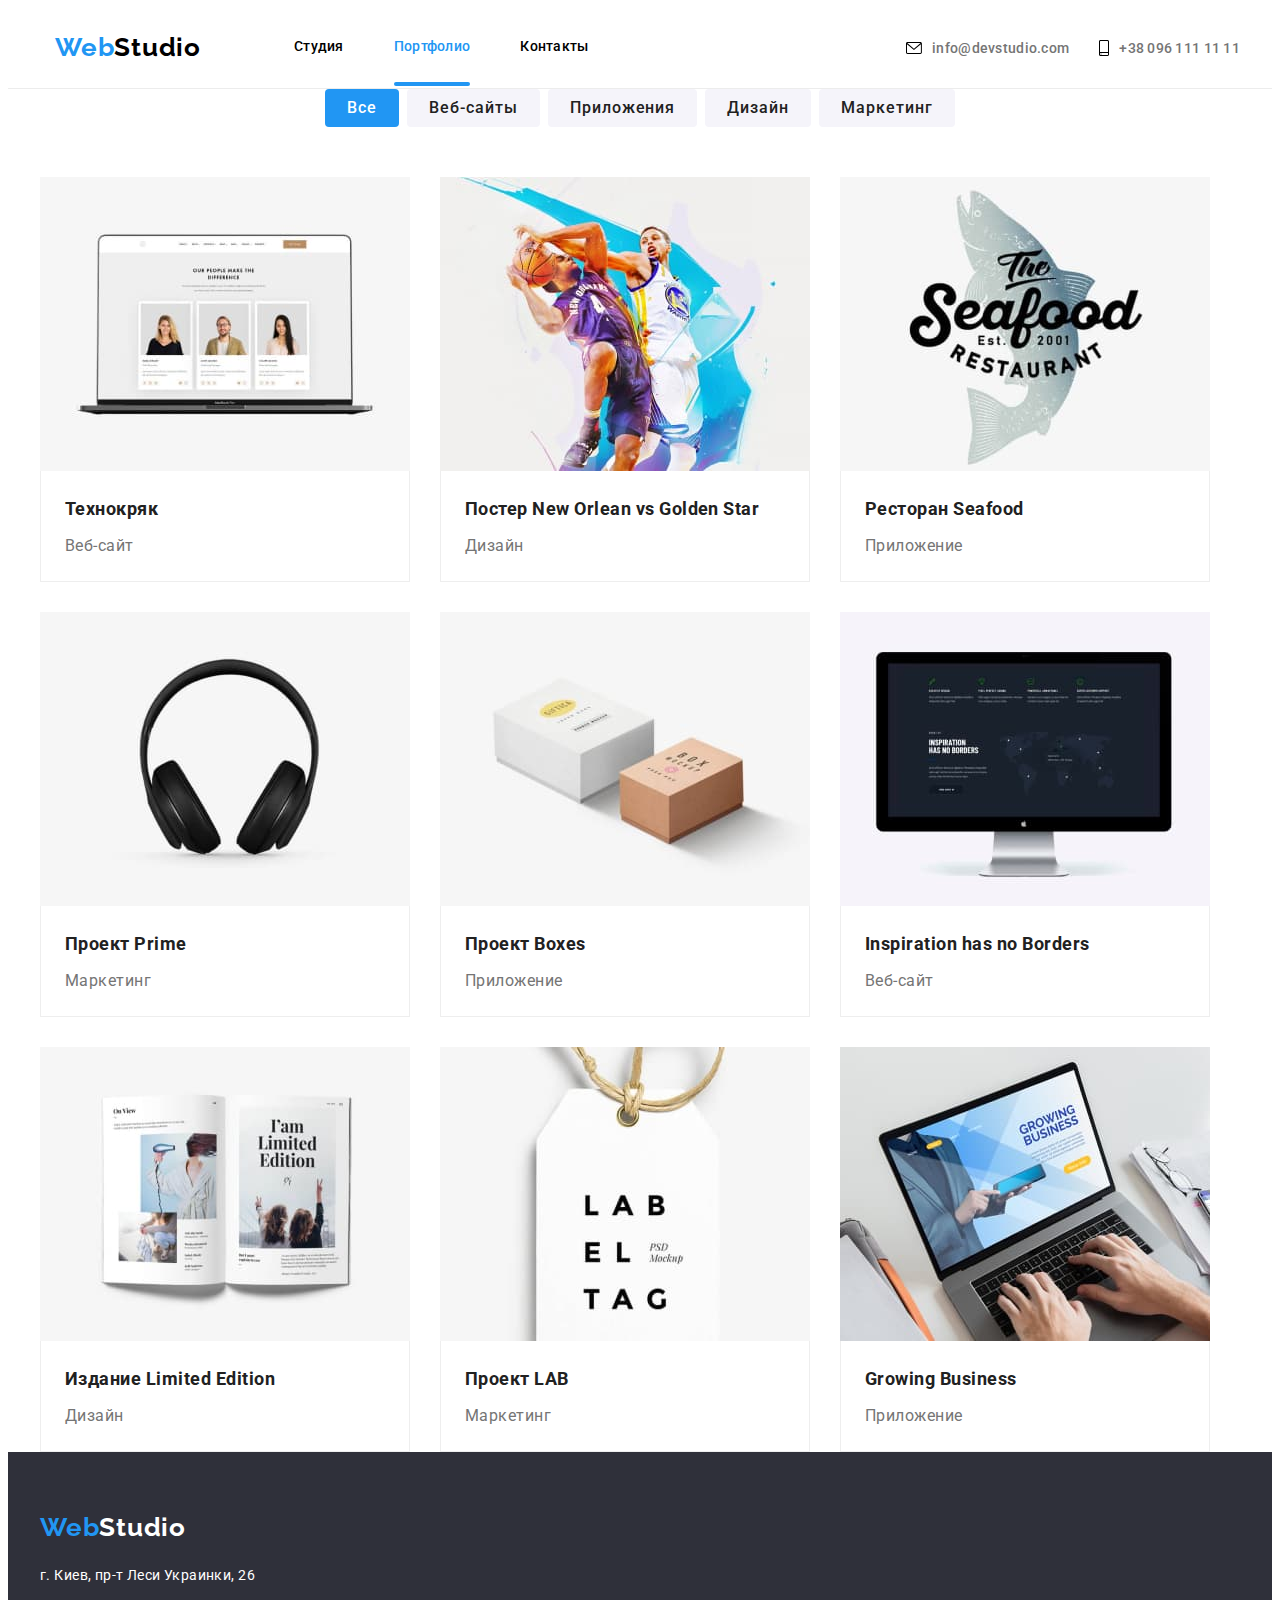
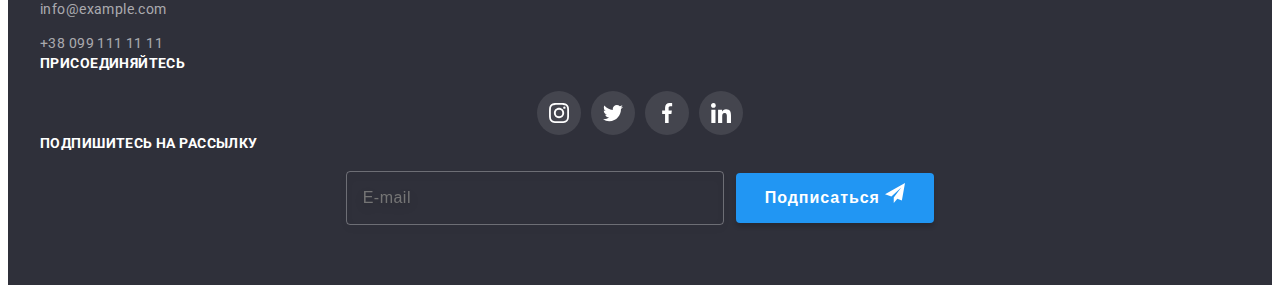
==== commit 63230dad: "майже все для SCSS" ====
--- a/portfolio.html
+++ b/portfolio.html
@@ -13,7 +13,7 @@
     />
     <link rel="stylesheet" href="./css/main.min.css" />
 
-    <link rel="stylesheet" href="./css/styles.css" />
+    <!-- <link rel="stylesheet" href="./css/styles.css" /> -->
 </head>
 
 <body>
@@ -24,10 +24,10 @@
             <nav class="header__nav">
                 <ul class="list header__list">
                     <li class="header__item">
-                        <a class="link header__link current-page" href="./index.html">Студия</a>
+                        <a class="link header__link" href="./index.html">Студия</a>
                     </li>
                     <li class="header__item">
-                        <a class="link header__link" href="./portfolio.html">Портфолио</a>
+                        <a class="link header__link current-page" href="./portfolio.html">Портфолио</a>
                     </li>
                     <li class="header__item">
                         <a class="link header__link" href="#contacts">Контакты</a>
--- a/css/main.min.css
+++ b/css/main.min.css
@@ -0,0 +1 @@
+:root{--main-font: "Roboto", sans-serif;--logo-font: "Raleway", sans-serif;--main-txt-cl: #757575;--title-txt-cl: #212121;--accent-cl: #2196F3;--btn-txt-cl: #ffffff;--dark-cl: #000000;--light-cl: #ffffff;--anim: 250ms cubic-bezier(0.4, 0, 0.2, 1)}.visuaaly-hidden{position:absolute;white-space:nowrap;width:1px;height:1px;overflow:hidden;border:0;padding:0;clip:rect(0 0 0 0);-webkit-clip-path:inset(50%);clip-path:inset(50%);margin:-1px}body{-webkit-transition-property:color;transition-property:color;-webkit-transition-duration:250ms;transition-duration:250ms;-webkit-transition-timing-function:cubic-bezier(0.4, 0, 0.2, 1);transition-timing-function:cubic-bezier(0.4, 0, 0.2, 1);-webkit-transition-delay:0ms;transition-delay:0ms;font-family:var(--main-font);color:var(--main-txt-cl)}.no-scroll{overflow:hidden}h1,h2,h3,h4,h5,h6,p{margin:0}img{display:block;max-width:100%;height:auto;-o-object-fit:cover;object-fit:cover;-o-object-position:center;object-position:center}.link{text-decoration:none;color:currentColor}.list{list-style:none;padding:0;margin:0}.container{width:1200px;padding-left:15px;padding-right:15px;margin-left:auto;margin-right:auto}.bnt{display:-webkit-box;display:-ms-flexbox;display:flex;-webkit-box-pack:center;-ms-flex-pack:center;justify-content:center;margin-bottom:50px;gap:8px;cursor:pointer}.bnt:hover,.bnt:focus{color:var(--btn-txt-cl);background-color:var(--accent-txt-cl)}.button-action{max-width:250px;min-width:160px;max-height:50px;padding:10px 32px;-webkit-box-shadow:0px 4px 4px rgba(0,0,0,.15);box-shadow:0px 4px 4px rgba(0,0,0,.15);border-radius:4px;margin-top:30px;font-family:inherit;font-weight:700;font-size:16px;line-height:1.875;letter-spacing:.06em;color:var(--btn-txt-cl);background-color:var(--accent-cl);cursor:pointer;border:none;-webkit-transition-property:background-color;transition-property:background-color;-webkit-transition:background-color var(--anim);transition:background-color var(--anim)}.button-action:hover,.button-action:focus{background-color:#188ce8}.filter-list{display:-webkit-box;display:-ms-flexbox;display:flex;-webkit-box-align:center;-ms-flex-align:center;align-items:center;gap:8px}.button-filter{padding:6px 22px;font-family:inherit;font-weight:500;font-size:16px;line-height:1.625;letter-spacing:.06em;color:var(--title-txt-cl);background-color:#f5f4fa;border:none;cursor:pointer;border-radius:4px;-webkit-transition-property:background-color,color,-webkit-box-shadow;transition-property:background-color,color,-webkit-box-shadow;transition-property:background-color,color,box-shadow;transition-property:background-color,color,box-shadow,-webkit-box-shadow;-webkit-transition:background-color var(--anim),color var(--anim),-webkit-box-shadow var(--anim);transition:background-color var(--anim),color var(--anim),-webkit-box-shadow var(--anim);transition:background-color var(--anim),color var(--anim),box-shadow var(--anim);transition:background-color var(--anim),color var(--anim),box-shadow var(--anim),-webkit-box-shadow var(--anim)}.button-filter:hover,.button-filter:focus{color:#fff;background-color:var(--accent-cl);-webkit-box-shadow:0px 3px 1px rgba(0,0,0,.1),0px 1px 2px rgba(0,0,0,.08),0px 2px 2px rgba(0,0,0,.12);box-shadow:0px 3px 1px rgba(0,0,0,.1),0px 1px 2px rgba(0,0,0,.08),0px 2px 2px rgba(0,0,0,.12)}.current-item{color:#fff;background-color:var(--accent-cl)}.socials{display:-webkit-box;display:-ms-flexbox;display:flex;-webkit-box-align:center;-ms-flex-align:center;align-items:center;-webkit-box-pack:center;-ms-flex-pack:center;justify-content:center;gap:10px;margin-top:16px}.social__header{-webkit-box-align:center;-ms-flex-align:center;align-items:center;-webkit-box-pack:center;-ms-flex-pack:center;justify-content:center;font-weight:700;font-size:14px;line-height:1.1428571429;letter-spacing:.03em;text-transform:uppercase;color:#fff;margin-bottom:20px}.socials__link{display:-webkit-box;display:-ms-flexbox;display:flex;-webkit-box-align:center;-ms-flex-align:center;align-items:center;-webkit-box-pack:center;-ms-flex-pack:center;justify-content:center;width:44px;height:44px;fill:#afb1b8;background-color:#fff;border-radius:50%;-webkit-transition-property:background-color,fill;transition-property:background-color,fill;-webkit-transition:background-color var(--anim),fill var(--anim);transition:background-color var(--anim),fill var(--anim)}.socials__link:hover,.socials__link:focus{background-color:var(--accent-cl);fill:#fff}.footer-link{background-color:rgba(255,255,255,.1);fill:#fff}.backdrop{position:fixed;top:0;left:0;z-index:1000;width:100%;height:100%;background-color:rgba(0,0,0,.2);opacity:1;visibility:visible;pointer-events:initial;-webkit-transition:opacity var(--anim),visibility var(--anim);transition:opacity var(--anim),visibility var(--anim)}.backdrop.is-hidden{opacity:0;visibility:hidden;pointer-events:none}.modal{position:absolute;top:50%;left:50%;-webkit-transform:translate(-50%, -50%) scale(1);transform:translate(-50%, -50%) scale(1);width:528px;height:581px;padding:40px;background-color:#fff;-webkit-box-shadow:0px 1px 3px rgba(0,0,0,.12),0px 1px 1px rgba(0,0,0,.14),0px 2px 1px rgba(0,0,0,.2);box-shadow:0px 1px 3px rgba(0,0,0,.12),0px 1px 1px rgba(0,0,0,.14),0px 2px 1px rgba(0,0,0,.2);border-radius:4px;opacity:1;-webkit-transition:opacity var(--anim) 250ms,-webkit-transform var(--anim) 250ms;transition:opacity var(--anim) 250ms,-webkit-transform var(--anim) 250ms;transition:transform var(--anim) 250ms,opacity var(--anim) 250ms;transition:transform var(--anim) 250ms,opacity var(--anim) 250ms,-webkit-transform var(--anim) 250ms}.backdrop.is-hidden .modal{opacity:0;-webkit-transform:translate(-50%, -50%) scale(0.2);transform:translate(-50%, -50%) scale(0.2)}.modal-btn{position:absolute;top:10px;right:10px;display:-webkit-box;display:-ms-flexbox;display:flex;-webkit-box-align:center;-ms-flex-align:center;align-items:center;-webkit-box-pack:center;-ms-flex-pack:center;justify-content:center;width:30px;height:30px;padding:0;border-radius:50%;border:1px solid rgba(0,0,0,.1);background-color:rgba(0,0,0,0);cursor:pointer}.modal-btn-icon:focus,.modal-btn-icon:hover{fill:var(--accent-cl);-webkit-transition:fill var(--anim);transition:fill var(--anim)}.register-form{text-align:center}.register-form-title{display:block;margin-bottom:12px;font-family:"Roboto";font-weight:700;font-size:20px;line-height:1.15;text-align:center;letter-spacing:.03em;color:#212121}.register-form-group{margin-bottom:10px}.register-form-wrap{position:relative;display:block;margin-bottom:12px}.register-form-wrap:last-child{margin-bottom:0}.register-form-label{display:block;text-align:left;margin-bottom:4px;font-weight:400;font-size:12px;line-height:1.1666666667;letter-spacing:.01em;color:#757575}.register-form-input,.register-form-message{width:100%;border:1px solid rgba(33,33,33,.2);padding:10px;padding-left:50px;border-radius:4px;outline:rgba(0,0,0,0)}.register-form-message{padding-top:12px;padding-left:16px;font-weight:400;font-size:12px;line-height:1.1666666667;letter-spacing:.01em;color:rgba(117,117,117,.5);height:120px;resize:none}.register-form-item{position:relative}.register-form-item:hover .register-form-input,.register-form-item:focus-within .register-form-input{border-color:var(--accent-cl);-webkit-transition:border-color var(--anim);transition:border-color var(--anim);cursor:pointer}.register-form-item:hover .register-form-icon,.register-form-item:focus-within .register-form-icon{fill:var(--accent-cl);-webkit-transition:fill var(--anim);transition:fill var(--anim);cursor:pointer}.register-form-icon{position:absolute;top:50%;left:15px;width:18px;height:18px;-webkit-transform:translateY(-50%);transform:translateY(-50%);-webkit-transition:fill var(--anim);transition:fill var(--anim)}.register-form-message:focus,.register-form-message:hover{border:1px solid var(--accent-cl);background-color:rgba(0,0,0,0);cursor:pointer}.register-form-agreement{display:-webkit-inline-box;display:-ms-inline-flexbox;display:inline-flex;-webkit-box-align:center;-ms-flex-align:center;align-items:center;-webkit-box-pack:center;-ms-flex-pack:center;justify-content:center;gap:8px;margin-bottom:30px;cursor:pointer}.register-icon-uncheck,.register-icon-check{width:16px;height:15px}.register-checkbox:checked+.register-icon .register-icon-uncheck{opacity:0;-webkit-transition:opacity var(--anim);transition:opacity var(--anim)}.register-icon-check{opacity:0;fill:var(--accent-cl);-webkit-transition:opacity var(--anim);transition:opacity var(--anim)}.register-icon-check:focus,.register-icon-check:hover{fill:var(--accent-cl);-webkit-transition:fill var(--anim);transition:fill var(--anim);cursor:pointer}.register-checkbox:checked+.register-icon .register-icon-check{opacity:1}.register-form-agreement-text{text-align:center;font-weight:400;font-size:14px;line-height:1.7142857143;letter-spacing:.03em;color:#757575;-webkit-user-select:none;-moz-user-select:none;-ms-user-select:none;user-select:none;text-underline-position:under}.register-form-agreement-link{color:var(--accent-cl)}.register-form-btn{display:-webkit-inline-box;display:-ms-inline-flexbox;display:inline-flex;-webkit-box-align:center;-ms-flex-align:center;align-items:center;text-align:center;padding:10px 56px;font-weight:700;font-size:16px;line-height:1.875;letter-spacing:.06em;color:#fff;background-color:var(--accent-cl);-webkit-box-shadow:0px 4px 4px rgba(0,0,0,.15);box-shadow:0px 4px 4px rgba(0,0,0,.15);border-radius:4px;cursor:pointer;-webkit-transition:opacity var(--anim);transition:opacity var(--anim)}.register-form-btn:focus,.register-form-btn:hover{background-color:#188ce8;-webkit-transition:background-color var(--anim);transition:background-color var(--anim);cursor:pointer}.form{gap:8px;margin-left:auto}.form-title{-webkit-box-align:center;-ms-flex-align:center;align-items:center;-webkit-box-pack:center;-ms-flex-pack:center;justify-content:center;display:block;margin-bottom:20px;font-weight:700;font-size:14px;line-height:16px;letter-spacing:.03em;text-transform:uppercase;color:#fff}.form-subsc{display:-webkit-box;display:-ms-flexbox;display:flex;cursor:pointer;-webkit-box-align:center;-ms-flex-align:center;align-items:center;-webkit-box-pack:center;-ms-flex-pack:center;justify-content:center}.form-input{display:inline-block;font-weight:400;font-size:16px;line-height:1.25;letter-spacing:.03em;display:-webkit-box;display:-ms-flexbox;display:flex;-webkit-box-align:center;-ms-flex-align:center;align-items:center;padding-left:16px;margin-right:12px;color:rgba(255,255,255,.6);background-color:rgba(0,0,0,0);width:358px;height:50px;border:1px solid rgba(255,255,255,.3);-webkit-filter:drop-shadow(0px 4px 4px rgba(0, 0, 0, 0.15));filter:drop-shadow(0px 4px 4px rgba(0, 0, 0, 0.15));border-radius:4px}.form-button{-webkit-box-align:center;-ms-flex-align:center;align-items:center;-webkit-box-pack:center;-ms-flex-pack:center;justify-content:center;gap:10px;font-weight:700;font-size:16px;line-height:1.875;letter-spacing:.06em;color:#fff;-webkit-box-shadow:0px 4px 4px rgba(0,0,0,.15);box-shadow:0px 4px 4px rgba(0,0,0,.15);border-radius:4px;padding:10px 29px;background-color:var(--accent-cl);cursor:pointer;border:none;-webkit-transition-property:background-color;transition-property:background-color;-webkit-transition:background-color var(--anim);transition:background-color var(--anim)}.form-icon{cursor:pointer}.form-button:hover,.form-button:focus{background-color:#188ce8}.header{border-bottom:1px solid #ececec}.header__container{display:-webkit-box;display:-ms-flexbox;display:flex;-webkit-box-align:center;-ms-flex-align:center;align-items:center}.logo{display:block;margin-top:24px;margin-right:93px;margin-bottom:25px;margin-left:15px;font-family:var(--logo-font);font-weight:700;font-size:26px;line-height:1.1923076923;letter-spacing:.03em;color:var(--accent-cl)}.accent{color:var(--dark-cl)}.accent-ft{color:var(--light-cl)}.header__nav{margin-right:auto;font-family:var(--main-font);font-weight:500;font-size:14px;line-height:1.1428571429;letter-spacing:.02em}.header__list{display:-webkit-box;display:-ms-flexbox;display:flex;gap:50px}.header__link{padding-top:32px;padding-bottom:32px;color:#000}.header__link:hover,.header__link:focus{color:var(--accent-cl)}.current-page{color:var(--accent-cl)}.current-page::after{content:"";position:relative;top:28px;display:block;width:100%;height:4px;background-color:var(--accent-cl);border-radius:2px}.hero__container{-webkit-box-align:center;-ms-flex-align:center;align-items:center;text-align:center}.hero{background-color:#2f303a;background-image:-webkit-gradient(linear, left top, left bottom, from(rgba(47, 48, 58, 0.4)), to(rgba(47, 48, 58, 0.4))),url(../images/Img.jpg);background-image:linear-gradient(rgba(47, 48, 58, 0.4), rgba(47, 48, 58, 0.4)),url(../images/Img.jpg);background-size:cover;padding-top:200px;padding-bottom:200px}.hero__title{width:696px;margin:auto;font-weight:900;font-size:44px;line-height:1.3636363636;letter-spacing:.06em;color:#fff;text-transform:uppercase}.button-action{max-width:250px;min-width:160px;max-height:50px;padding:10px 32px;-webkit-box-shadow:0px 4px 4px rgba(0,0,0,.15);box-shadow:0px 4px 4px rgba(0,0,0,.15);border-radius:4px;margin-top:30px;font-family:inherit;font-weight:700;font-size:16px;line-height:1.875;letter-spacing:.06em;color:var(--btn-txt-cl);background-color:var(--accent-cl);cursor:pointer;border:none;-webkit-transition-property:background-color;transition-property:background-color;-webkit-transition:background-color var(--anim);transition:background-color var(--anim)}.button-action:hover,.button-action:focus{background-color:#188ce8}.feature__container{display:-webkit-box;display:-ms-flexbox;display:flex}.feature__list{display:-webkit-box;display:-ms-flexbox;display:flex;-webkit-box-align:center;-ms-flex-align:center;align-items:center;gap:30px}.feature__item{display:block}.feature__div{display:-webkit-box;display:-ms-flexbox;display:flex;-webkit-box-align:center;-ms-flex-align:center;align-items:center;-webkit-box-pack:center;-ms-flex-pack:center;justify-content:center;width:270px;height:120px;color:#303030;background-color:#f5f4fa;border-radius:4px;margin-bottom:30px}.feature__title{margin-bottom:10px;font-weight:700;font-size:14px;line-height:1.1428571429;letter-spacing:.03em;text-transform:uppercase;color:var(--title-txt-cl)}.feature__txt{width:270px;font-weight:400;font-size:14px;line-height:1.7142857143;letter-spacing:.03em;color:var(--main-txt-cl)}.job__list{display:-webkit-box;display:-ms-flexbox;display:flex;gap:30px;padding-bottom:94px}.job__item{position:relative}.job__title,.team__title,.clients__title{margin-bottom:50px;font-weight:700;font-size:36px;line-height:1.1666666667;text-align:center;letter-spacing:.03em;color:var(--title-txt-cl)}.job__txt{position:absolute;right:0;bottom:0;display:-webkit-box;display:-ms-flexbox;display:flex;-webkit-box-pack:center;-ms-flex-pack:center;justify-content:center;-webkit-box-align:center;-ms-flex-align:center;align-items:center;width:100%;height:23.8095238095%;background:rgba(47,48,58,.8);font-weight:700;line-height:1.1428571429;text-transform:uppercase;color:#fff}.team{padding-top:94px;padding-bottom:94px}.team__title{margin-bottom:50px;font-weight:700;font-size:36px;line-height:1.1666666667;text-align:center;letter-spacing:.03em;color:var(--title-txt-cl)}.team__list{display:-webkit-box;display:-ms-flexbox;display:flex;-ms-flex-wrap:wrap;flex-wrap:wrap;gap:30px}.team__wrapper{border-top:none;padding-top:30px;padding-bottom:30px;padding-left:5px;padding-right:5px;background:#fff;-webkit-box-shadow:0px 1px 3px rgba(0,0,0,.12),0px 1px 1px rgba(0,0,0,.14),0px 2px 1px rgba(0,0,0,.2);box-shadow:0px 1px 3px rgba(0,0,0,.12),0px 1px 1px rgba(0,0,0,.14),0px 2px 1px rgba(0,0,0,.2);border-radius:0px 0px 4px 4px}.clients__title{margin-bottom:50px;font-weight:700;font-size:36px;line-height:1.1666666667;text-align:center;letter-spacing:.03em;color:var(--title-txt-cl)}.clients__list{display:-webkit-box;display:-ms-flexbox;display:flex;-ms-flex-wrap:wrap;flex-wrap:wrap;gap:30px}.clients__link{display:-webkit-box;display:-ms-flexbox;display:flex;-webkit-box-align:center;-ms-flex-align:center;align-items:center;-webkit-box-pack:center;-ms-flex-pack:center;justify-content:center;width:170px;height:92px;fill:#afb1b8;border:1px solid #afb1b8;border-radius:4px;-webkit-transition-property:border,fill;transition-property:border,fill;-webkit-transition:background-color var(--anim),fill var(--anim);transition:background-color var(--anim),fill var(--anim)}.clients__link:hover,.clients__link:focus{fill:var(--accent-cl);border:1px solid var(--accent-cl)}.portfolio__list{display:-webkit-box;display:-ms-flexbox;display:flex;-ms-flex-wrap:wrap;flex-wrap:wrap;gap:30px}.portfolio__dsc{background-color:#fff;border:1px solid #eee;border-top:none;padding:20px 24px}.portfolio__list{display:-webkit-box;display:-ms-flexbox;display:flex;letter-spacing:.03em;-webkit-transition-property:-webkit-box-shadow;transition-property:-webkit-box-shadow;transition-property:box-shadow;transition-property:box-shadow, -webkit-box-shadow;-webkit-transition:-webkit-box-shadow var(--anim);transition:-webkit-box-shadow var(--anim);transition:box-shadow var(--anim);transition:box-shadow var(--anim), -webkit-box-shadow var(--anim)}.portfolio-img{width:370px;height:294px}.portfolio__div{position:relative;overflow:hidden;-webkit-transition:-webkit-box-shadow;transition:-webkit-box-shadow;transition:box-shadow;transition:box-shadow, -webkit-box-shadow}.overlay{position:absolute;top:0;left:0;-webkit-transform:translateY(100%);transform:translateY(100%);display:-webkit-box;display:-ms-flexbox;display:flex;-webkit-box-align:center;-ms-flex-align:center;align-items:center;-webkit-box-pack:center;-ms-flex-pack:center;justify-content:center;width:100%;height:100%;padding:63px 24px;background-color:rgba(33,150,243,.9);-webkit-transition:-webkit-transform var(--anim);transition:-webkit-transform var(--anim);transition:transform var(--anim);transition:transform var(--anim), -webkit-transform var(--anim)}.portfolio__item:hover,.portfolio__item:focus{cursor:pointer;-webkit-box-shadow:0px 1px 1px rgba(0,0,0,.12),0px 4px 4px rgba(0,0,0,.06),1px 4px 6px rgba(0,0,0,.16);box-shadow:0px 1px 1px rgba(0,0,0,.12),0px 4px 4px rgba(0,0,0,.06),1px 4px 6px rgba(0,0,0,.16)}.portfolio__item:focus .overlay,.portfolio__item:hover .overlay{-webkit-transform:translateY(0);transform:translateY(0)}.overlay-text{font-family:var(--main-font);font-weight:400;font-size:18px;line-height:1.5555555556;letter-spacing:.03em;color:#fff;text-align:left;-webkit-user-select:none;-moz-user-select:none;-ms-user-select:none;user-select:none}.portfolio__title{margin-bottom:4px;font-weight:700;font-size:18px;line-height:2;color:var(--title-txt-cl)}.portfolio__txt{font-weight:400;font-size:16px;line-height:1.875;color:var(--main-txt-cl)}.mail,.phone{display:-webkit-box;display:-ms-flexbox;display:flex;-webkit-transition:color var(--anim);transition:color var(--anim)}.mail{margin-right:30px}.header__mail,.header__phone{display:-webkit-box;display:-ms-flexbox;display:flex;-webkit-box-align:center;-ms-flex-align:center;align-items:center;-webkit-box-pack:center;-ms-flex-pack:center;justify-content:center;padding-top:32px;padding-bottom:32px;font-family:var(--main-font);font-weight:500;font-size:14px;line-height:1.1428571429;letter-spacing:.02em;color:var(--main-txt-cl);-webkit-transition:color var(--anim);transition:color var(--anim)}.mail-icon,.phone-icon{margin-right:10px;color:var(--main-txt-cl);-webkit-transition-property:fill;transition-property:fill;-webkit-transition:fill var(--anim);transition:fill var(--anim)}.mail:hover,.mail:focus,.mail-icon:hover,.mail-icon:focus,.phone-icon:hover,.phone-icon:focus,.header__mail:hover,.header__mail:focus,.header__phone:hover,.header__phone:focus{color:var(--accent-cl);fill:var(--accent-cl)}.footer-container{display:-webkit-box;display:-ms-flexbox;display:flex;-webkit-box-align:center;-ms-flex-align:center;align-items:center}.footer{-webkit-box-align:center;-ms-flex-align:center;align-items:center;-webkit-box-pack:center;-ms-flex-pack:center;justify-content:center;padding-top:60px;padding-bottom:60px;background-color:#2f303a;font-family:var(--main-font);font-weight:400;font-size:14px;line-height:1.7142857143;letter-spacing:.03em}.contacts-address{font-style:normal;gap:70px}.footer-logo{display:block;margin:0 0 20px 0;width:145px}.footer__item{margin-top:10px}.footer__contact{color:rgba(255,255,255,.6)}.footer__address{color:#fff}.footer-link{background-color:rgba(255,255,255,.1);fill:#fff}.form{gap:8px;margin-left:auto}.form-title{-webkit-box-align:center;-ms-flex-align:center;align-items:center;-webkit-box-pack:center;-ms-flex-pack:center;justify-content:center;display:block;margin-bottom:20px;font-weight:700;font-size:14px;line-height:16px;letter-spacing:.03em;text-transform:uppercase;color:#fff}.form-subsc{display:-webkit-box;display:-ms-flexbox;display:flex;cursor:pointer;-webkit-box-align:center;-ms-flex-align:center;align-items:center;-webkit-box-pack:center;-ms-flex-pack:center;justify-content:center}.form-input{display:inline-block;font-weight:400;font-size:16px;line-height:1.25;letter-spacing:.03em;display:-webkit-box;display:-ms-flexbox;display:flex;-webkit-box-align:center;-ms-flex-align:center;align-items:center;padding-left:16px;margin-right:12px;color:rgba(255,255,255,.6);background-color:rgba(0,0,0,0);width:358px;height:50px;border:1px solid rgba(255,255,255,.3);-webkit-filter:drop-shadow(0px 4px 4px rgba(0, 0, 0, 0.15));filter:drop-shadow(0px 4px 4px rgba(0, 0, 0, 0.15));border-radius:4px}.form-button{-webkit-box-align:center;-ms-flex-align:center;align-items:center;-webkit-box-pack:center;-ms-flex-pack:center;justify-content:center;gap:10px;font-weight:700;font-size:16px;line-height:1.875;letter-spacing:.06em;color:#fff;-webkit-box-shadow:0px 4px 4px rgba(0,0,0,.15);box-shadow:0px 4px 4px rgba(0,0,0,.15);border-radius:4px;padding:10px 29px;background-color:var(--accent-cl);cursor:pointer;border:none;-webkit-transition-property:background-color;transition-property:background-color;-webkit-transition:background-color var(--anim);transition:background-color var(--anim)}.form-icon{cursor:pointer}.form-button:hover,.form-button:focus{background-color:#188ce8}/*# sourceMappingURL=main.min.css.map */--- a/css/styles.css
+++ b/css/styles.css
@@ -1,850 +1,837 @@
-                             :root {
-                                /* fonts */
-                                --main-font: 'Roboto', sans-serif;
-                                --logo-font: 'Raleway', sans-serif;
-                                /* colors */
-                                --main-txt-cl: #757575;
-                                --title-txt-cl: #212121;
-                                --accent-cl: #2196F3;
-                                --btn-txt-cl: #ffffff;
-                                --dark-cl: #000000;
-                                --light-cl: #ffffff;
-                                /* others */
-                                --anim: 250ms cubic-bezier(0.4, 0, 0.2, 1);
-                            }
-                            
-                            body {
-                                transition-property: color;
-                                transition-duration: 250ms;
-                                transition-timing-function: cubic-bezier(0.4, 0, 0.2, 1);
-                                transition-delay: 0ms;
-                                font-family: var(--main-font);
-                                color: var(--main-txt-cl);
-                            }
-                            
-                            .no-scroll {
-                                overflow: hidden;
-                            }
-                            /* reset styles */
-                            
-                            h1,
-                            h2,
-                            h3,
-                            h4,
-                            h5,
-                            h6,
-                            p {
-                                margin: 0;
-                            }
-                            
-                            img {
-                                display: block;
-                            }
-                            
-                            .link {
-                                text-decoration: none;
-                                color: currentColor;
-                            }
-                            
-                            .list {
-                                list-style: none;
-                                padding: 0;
-                                margin: 0;
-                            }
-                            
-                            .visuaaly-hidden {
-                                position: absolute;
-                                white-space: nowrap;
-                                width: 1px;
-                                height: 1px;
-                                overflow: hidden;
-                                border: 0;
-                                padding: 0;
-                                clip: rect(0 0 0 0);
-                                clip-path: inset(50%);
-                                margin: -1px;
-                            }
-                            
-                            .container {
-                                width: 1200px;
-                                padding-left: 15px;
-                                padding-right: 15px;
-                                margin-left: auto;
-                                margin-right: auto;
-                                /* outline: 2px solid red; outline-offset: -2px;*/
-                            }
-                            
-                            .main,
-                            .feature,
-                            .team,
-                            .portfolio,
-                            .clients,
-                            .footer {
-                                padding-top: 94px;
-                                padding-bottom: 94px;
-                            }
-                            
-                            .bnt {
-                                display: flex;
-                                justify-content: center;
-                                margin-bottom: 50px;
-                                gap: 8px;
-                            }
-                            /* стилі для заголока */
-                            
-                            .header {
-                                border-bottom: 1px solid #ECECEC;
-                            }
-                            
-                            .header__container {
-                                display: flex;
-                                align-items: center;
-                            }
-                            
-                            .logo {
-                                display: block;
-                                margin-top: 24px;
-                                margin-right: 93px;
-                                margin-bottom: 25px;
-                                margin-left: 15px;
-                                font-family: var(--logo-font);
-                                font-weight: 700;
-                                font-size: 26px;
-                                line-height: calc(31 / 26);
-                                letter-spacing: 0.03em;
-                                color: var(--accent-cl);
-                            }
-                            
-                            .accent {
-                                color: var(--dark-cl);
-                            }
-                            
-                            .accent-ft {
-                                color: var(--light-cl);
-                            }
-                            
-                            .header__nav {
-                                margin-right: auto;
-                                font-family: var(--main-font);
-                                font-weight: 500;
-                                font-size: 14px;
-                                line-height: calc(16 / 14);
-                                letter-spacing: 0.02em;
-                            }
-                            
-                            .header__list {
-                                display: flex;
-                                gap: 50px;
-                            }
-                            
-                            .header__link {
-                                padding-top: 32px;
-                                padding-bottom: 32px;
-                                color: #000000;
-                            }
-                            
-                            .header__link:hover,
-                            .header__link:focus {
-                                color: var(--accent-cl);
-                            }
-                            /* активна сторінка */
-                            
-                            .current-page {
-                                color: var(--accent-cl);
-                            }
-                            
-                            .current-page::after {
-                                content: '';
-                                position: relative;
-                                top: 28px;
-                                display: block;
-                                width: 100%;
-                                height: 4px;
-                                background-color: var(--accent-cl);
-                                border-radius: 2px;
-                            }
-                            
-                            .mail,
-                            .phone {
-                                display: flex;
-                                transition: color var(--anim);
-                            }
-                            
-                            .mail {
-                                margin-right: 30px;
-                            }
-                            
-                            .header__mail,
-                            .header__phone {
-                                display: flex;
-                                align-items: center;
-                                justify-content: center;
-                                padding-top: 32px;
-                                padding-bottom: 32px;
-                                font-family: var(--main-font);
-                                font-weight: 500;
-                                font-size: 14px;
-                                line-height: calc(16 / 14);
-                                letter-spacing: 0.02em;
-                                color: var(--main-txt-cl);
-                                transition: color var(--anim);
-                            }
-                            
-                            .mail-icon,
-                            .phone-icon {
-                                margin-right: 10px;
-                                color: var(--main-txt-cl);
-                                transition-property: fill;
-                                transition: fill var(--anim);
-                            }
-                            
-                            .mail:hover,
-                            .mail:focus,
-                            .mail-icon:hover,
-                            .mail-icon:focus,
-                            .phone-icon:hover,
-                            .phone-icon:focus,
-                            .header__mail:hover,
-                            .header__mail:focus,
-                            .header__phone:hover,
-                            .header__phone:focus {
-                                color: var(--accent-cl);
-                                fill: var(--accent-cl);
-                            }
-                            
-                            .hero__container {
-                                align-items: center;
-                                text-align: center;
-                            }
-                            
-                            .hero {
-                                background-color: #2F303A;
-                                background-image: linear-gradient(rgba(47, 48, 58, 0.4), rgba(47, 48, 58, 0.4)), url(../images/Img.jpg);
-                                background-size: cover;
-                                padding-top: 200px;
-                                padding-bottom: 200px;
-                            }
-                            
-                            .hero__title {
-                                width: 696px;
-                                margin: auto;
-                                /*   font-family: var(--main-font); */
-                                font-weight: 900;
-                                font-size: 44px;
-                                line-height: calc(60 / 44);
-                                letter-spacing: 0.06em;
-                                color: #ffffff;
-                                text-transform: uppercase;
-                            }
-                            
-                            .button-action {
-                                max-width: 250px;
-                                min-width: 160px;
-                                max-height: 50px;
-                                padding: 10px 32px;
-                                box-shadow: 0px 4px 4px rgba(0, 0, 0, 0.15);
-                                border-radius: 4px;
-                                margin-top: 30px;
-                                font-family: inherit;
-                                font-weight: 700;
-                                font-size: 16px;
-                                line-height: calc(30 / 16);
-                                letter-spacing: 0.06em;
-                                color: var(--btn-txt-cl);
-                                background-color: var(--accent-cl);
-                                cursor: pointer;
-                                border: none;
-                                transition-property: background-color;
-                                transition: background-color var(--anim);
-                            }
-                            
-                            .button-action:hover,
-                            .button-action:focus {
-                                background-color: #188CE8;
-                            }
-                            
-                            .filter-list {
-                                display: flex;
-                                align-items: center;
-                                gap: 8px;
-                            }
-                            
-                            .button-filter {
-                                padding: 6px 22px;
-                                font-family: inherit;
-                                font-weight: 500;
-                                font-size: 16px;
-                                line-height: calc(26 / 16);
-                                letter-spacing: 0.06em;
-                                color: var(--title-txt-cl);
-                                background-color: #F5F4FA;
-                                border: none;
-                                cursor: pointer;
-                                border-radius: 4px;
-                                transition-property: background-color, color, box-shadow;
-                                transition: background-color var(--anim), color var(--anim), box-shadow var(--anim);
-                            }
-                            
-                            .button-filter:hover,
-                            .button-filter:focus {
-                                color: #FFFFFF;
-                                background-color: var(--accent-cl);
-                                box-shadow: 0px 3px 1px rgba(0, 0, 0, 0.1), 0px 1px 2px rgba(0, 0, 0, 0.08), 0px 2px 2px rgba(0, 0, 0, 0.12);
-                            }
-                            /* активна кнопка */
-                            
-                            .current-item {
-                                color: #FFFFFF;
-                                background-color: var(--accent-cl);
-                            }
-                            /* main section */
-                            
-                            .feature__list {
-                                display: flex;
-                                align-items: center;
-                                gap: 30px;
-                            }
-                            
-                            .feature__item {
-                                display: block;
-                            }
-                            
-                            .feature__div {
-                                display: flex;
-                                align-items: center;
-                                justify-content: center;
-                                width: 270px;
-                                height: 120px;
-                                color: #303030;
-                                background-color: #F5F4FA;
-                                border-radius: 4px;
-                                margin-bottom: 30px;
-                            }
-                            
-                            .feature__title {
-                                margin-bottom: 10px;
-                                font-weight: 700;
-                                font-size: 14px;
-                                line-height: calc(16 /14);
-                                letter-spacing: 0.03em;
-                                text-transform: uppercase;
-                                color: var(--title-txt-cl);
-                            }
-                            
-                            .feature__txt {
-                                width: 270px;
-                                font-weight: 400;
-                                font-size: 14px;
-                                line-height: calc(24 / 14);
-                                letter-spacing: 0.03em;
-                                color: var(--main-txt-cl);
-                            }
-                            
-                            .job__list {
-                                display: flex;
-                                gap: 30px;
-                                padding-bottom: 94px;
-                            }
-                            
-                            .job__item {
-                                position: relative;
-                            }
-                            
-                            .job__title,
-                            .team__title,
-                            .clients__title {
-                                margin-bottom: 50px;
-                                font-weight: 700;
-                                font-size: 36px;
-                                line-height: calc(42 / 36);
-                                text-align: center;
-                                letter-spacing: 0.03em;
-                                color: var(--title-txt-cl);
-                            }
-                            
-                            .job__txt {
-                                position: absolute;
-                                right: 0;
-                                bottom: 0;
-                                display: flex;
-                                justify-content: center;
-                                align-items: center;
-                                width: 100%;
-                                height: calc(70*100% / 294);
-                                background: rgba(47, 48, 58, 0.8);
-                                font-weight: 700;
-                                line-height: calc(16 / 14);
-                                text-transform: uppercase;
-                                color: #ffffff;
-                            }
-                            
-                            .team__list,
-                            .clients__list,
-                            .contacts-address,
-                            .portfolio__list {
-                                display: flex;
-                                flex-wrap: wrap;
-                                gap: 30px;
-                            }
-                            
-                            .team__wrapper {
-                                border-top: none;
-                                padding-top: 30px;
-                                padding-bottom: 30px;
-                                padding-left: 5px;
-                                padding-right: 5px;
-                                background: #FFFFFF;
-                                box-shadow: 0px 1px 3px rgba(0, 0, 0, 0.12), 0px 1px 1px rgba(0, 0, 0, 0.14), 0px 2px 1px rgba(0, 0, 0, 0.2);
-                                border-radius: 0px 0px 4px 4px;
-                            }
-                            /* Socials icons */
-                            
-                            .socials {
-                                display: flex;
-                                align-items: center;
-                                justify-content: center;
-                                gap: 10px;
-                                margin-top: 16px;
-                            }
-                            
-                            .socials__link {
-                                display: flex;
-                                align-items: center;
-                                justify-content: center;
-                                width: 44px;
-                                height: 44px;
-                                fill: #AFB1B8;
-                                background-color: #ffffff;
-                                border-radius: 50%;
-                                transition-property: background-color, fill;
-                                transition: background-color var(--anim), fill var(--anim);
-                            }
-                            
-                            .socials__link:hover,
-                            .socials__link:focus {
-                                background-color: var(--accent-cl);
-                                fill: #ffffff;
-                            }
-                            
-                            .portfolio__dsc {
-                                background-color: #FFFFFF;
-                                border: 1px solid #EEEEEE;
-                                border-top: none;
-                                padding: 20px 24px;
-                            }
-                            
-                            .portfolio__list {
-                                display: flex;
-                                letter-spacing: 0.03em;
-                                transition-property: box-shadow;
-                                transition: box-shadow var(--anim);
-                            }
-                            
-                            .portfolio-img {
-                                width: 370px;
-                                height: 294px;
-                            }
-                            
-                            .portfolio__div {
-                                position: relative;
-                                overflow: hidden;
-                                transition: box-shadow;
-                            }
-                            
-                            .overlay {
-                                position: absolute;
-                                top: 0;
-                                left: 0;
-                                transform: translateY(100%);
-                                display: flex;
-                                align-items: center;
-                                justify-content: center;
-                                width: 100%;
-                                height: 100%;
-                                padding: 63px 24px;
-                                background-color: rgba(33, 150, 243, 0.9);
-                                transition: transform var(--anim);
-                            }
-                            
-                            .portfolio__item:hover,
-                            .portfolio__item:focus {
-                                cursor: pointer;
-                                box-shadow: 0px 1px 1px rgba(0, 0, 0, 0.12), 0px 4px 4px rgba(0, 0, 0, 0.06), 1px 4px 6px rgba(0, 0, 0, 0.16);
-                            }
-                            
-                            .portfolio__item:focus .overlay,
-                            .portfolio__item:hover .overlay {
-                                transform: translateY(0);
-                            }
-                            
-                            .overlay-text {
-                                font-family: var(--main-font);
-                                font-weight: 400;
-                                font-size: 18px;
-                                line-height: calc(28 / 18);
-                                /* or 156% */
-                                letter-spacing: 0.03em;
-                                color: #FFFFFF;
-                                text-align: left;
-                                user-select: none;
-                            }
-                            
-                            .portfolio__title {
-                                margin-bottom: 4px;
-                                font-weight: 700;
-                                font-size: 18px;
-                                line-height: calc(36 / 18);
-                                color: var(--title-txt-cl);
-                            }
-                            
-                            .portfolio__txt {
-                                font-weight: 400;
-                                font-size: 16px;
-                                line-height: calc(30 / 16);
-                                color: var(--main-txt-cl);
-                            }
-                            
-                            .team {
-                                background-color: #F5F4FA;
-                                text-align: center;
-                                letter-spacing: 0.03em;
-                            }
-                            
-                            .team__title {
-                                margin-bottom: 50px;
-                                font-weight: 700;
-                                font-size: 36px;
-                                line-height: calc(42 / 36);
-                                color: var(--title-txt-cl);
-                            }
-                            
-                            .team__hd {
-                                margin-bottom: 10px;
-                                font-weight: 500;
-                                font-size: 16px;
-                                line-height: calc(19 / 16);
-                                color: var(--title-txt-cl);
-                            }
-                            
-                            .team__txt {
-                                font-weight: 400;
-                                font-size: 16px;
-                                line-height: calc(19 / 16);
-                                color: var(--main-txt-cl);
-                            }
-                            
-                            .clients__link {
-                                display: flex;
-                                align-items: center;
-                                justify-content: center;
-                                width: 170px;
-                                height: 92px;
-                                fill: #AFB1B8;
-                                border: 1px solid #AFB1B8;
-                                border-radius: 4px;
-                                transition-property: border, fill;
-                                transition: background-color var(--anim), fill var(--anim);
-                            }
-                            
-                            .clients__link:hover,
-                            .clients__link:focus {
-                                fill: var(--accent-cl);
-                                border: 1px solid var(--accent-cl);
-                            }
-                            /* footer section */
-                            
-                            .footer {
-                                align-items: center;
-                                justify-content: center;
-                                padding-top: 60px;
-                                padding-bottom: 60px;
-                                background-color: #2F303A;
-                                font-family: var(--main-font);
-                                font-weight: 400;
-                                font-size: 14px;
-                                line-height: calc(24 / 14);
-                                letter-spacing: 0.03em;
-                            }
-                            
-                            .contacts-address {
-                                font-style: normal;
-                                gap: 70px;
-                            }
-                            
-                            .footer-logo {
-                                display: block;
-                                margin: 0 0 20px 0;
-                                width: 145px;
-                            }
-                            
-                            .footer__item {
-                                margin-top: 10px;
-                            }
-                            
-                            .footer__contact {
-                                color: rgba(255, 255, 255, 0.6);
-                            }
-                            
-                            .footer__address {
-                                color: #ffffff;
-                            }
-                            
-                            .social__header {
-                                align-items: center;
-                                justify-content: center;
-                                font-weight: 700;
-                                font-size: 14px;
-                                line-height: calc(16 / 14);
-                                letter-spacing: 0.03em;
-                                text-transform: uppercase;
-                                color: #FFFFFF;
-                                margin-bottom: 20px;
-                            }
-                            
-                            .footer-link {
-                                background-color: rgba(255, 255, 255, 0.1);
-                                fill: #FFFFFF;
-                            }
-                            
-                            .form {
-                                gap: 8px;
-                                margin-left: auto;
-                            }
-                            
-                            .form-title {
-                                align-items: center;
-                                justify-content: center;
-                                display: block;
-                                margin-bottom: 20px;
-                                font-weight: 700;
-                                font-size: 14px;
-                                line-height: 16px;
-                                letter-spacing: 0.03em;
-                                text-transform: uppercase;
-                                color: #FFFFFF;
-                            }
-                            
-                            .form-subsc {
-                                display: flex;
-                                cursor: pointer;
-                                align-items: center;
-                                justify-content: center;
-                            }
-                            
-                            .form-input {
-                                display: inline-block;
-                                font-weight: 400;
-                                font-size: 16px;
-                                line-height: calc(20 / 16);
-                                letter-spacing: 0.03em;
-                                /* identical to box height, or 125% */
-                                display: flex;
-                                align-items: center;
-                                padding-left: 16px;
-                                margin-right: 12px;
-                                color: rgba(255, 255, 255, 0.6);
-                                background-color: transparent;
-                                width: 358px;
-                                height: 50px;
-                                border: 1px solid rgba(255, 255, 255, 0.3);
-                                filter: drop-shadow(0px 4px 4px rgba(0, 0, 0, 0.15));
-                                border-radius: 4px;
-                            }
-                            
-                            .form-button {
-                                align-items: center;
-                                justify-content: center;
-                                gap: 10px;
-                                font-weight: 700;
-                                font-size: 16px;
-                                line-height: calc(30 / 16);
-                                /* identical to box height, or 188% */
-                                letter-spacing: 0.06em;
-                                color: #FFFFFF;
-                                box-shadow: 0px 4px 4px rgba(0, 0, 0, 0.15);
-                                border-radius: 4px;
-                                padding: 10px 29px;
-                                background-color: var(--accent-cl);
-                                cursor: pointer;
-                                border: none;
-                                transition-property: background-color;
-                                transition: background-color var(--anim);
-                            }
-                            
-                            .form-icon {
-                                cursor: pointer;
-                            }
-                            
-                            .form-button:hover,
-                            .form-button:focus {
-                                background-color: #188CE8;
-                            }
-                            /** Modal window */
-                            
-                            .backdrop {
-                                position: fixed;
-                                top: 0;
-                                left: 0;
-                                z-index: 1000;
-                                /* display: flex;align-items: center;justify-content: center; */
-                                width: 100%;
-                                height: 100%;
-                                background-color: rgba(0, 0, 0, 0.2);
-                                /* властивості за змовчуванням */
-                                opacity: 1;
-                                visibility: visible;
-                                pointer-events: initial;
-                                transition: opacity var(--anim), visibility var(--anim);
-                            }
-                            
-                            .backdrop.is-hidden {
-                                opacity: 0;
-                                visibility: hidden;
-                                pointer-events: none;
-                            }
-                            
-                            .modal {
-                                position: absolute;
-                                top: 50%;
-                                left: 50%;
-                                transform: translate(-50%, -50%) scale(1);
-                                width: 528px;
-                                height: 581px;
-                                padding: 40px;
-                                background-color: #FFFFFF;
-                                box-shadow: 0px 1px 3px rgba(0, 0, 0, 0.12), 0px 1px 1px rgba(0, 0, 0, 0.14), 0px 2px 1px rgba(0, 0, 0, 0.2);
-                                border-radius: 4px;
-                                opacity: 1;
-                                transition: transform var(--anim) 250ms, opacity var(--anim) 250ms;
-                            }
-                            
-                            .backdrop.is-hidden .modal {
-                                opacity: 0;
-                                transform: translate(-50%, -50%) scale(0.2);
-                            }
-                            
-                            .modal-btn {
-                                position: absolute;
-                                top: 10px;
-                                right: 10px;
-                                display: flex;
-                                align-items: center;
-                                justify-content: center;
-                                width: 30px;
-                                height: 30px;
-                                padding: 0;
-                                border-radius: 50%;
-                                border: 1px solid rgba(0, 0, 0, 0.1);
-                                background-color: transparent;
-                                cursor: pointer;
-                            }
-                            
-                            .modal-btn-icon:focus,
-                            .modal-btn-icon:hover {
-                                fill: var(--accent-cl);
-                                transition: fill var(--anim);
-                            }
-                            /** modal form */
-                            
-                            .register-form {
-                                text-align: center;
-                            }
-                            
-                            .register-form-title {
-                                display: block;
-                                margin-bottom: 12px;
-                                font-family: 'Roboto';
-                                font-weight: 700;
-                                font-size: 20px;
-                                line-height: calc(23 / 20);
-                                text-align: center;
-                                letter-spacing: 0.03em;
-                                color: #212121;
-                            }
-                            
-                            .register-form-group {
-                                margin-bottom: 10px;
-                            }
-                            
-                            .register-form-wrap {
-                                position: relative;
-                                display: block;
-                                margin-bottom: 12px;
-                            }
-                            
-                            .register-form-wrap:last-child {
-                                margin-bottom: 0;
-                            }
-                            
-                            .register-form-label {
-                                display: block;
-                                text-align: left;
-                                margin-bottom: 4px;
-                                font-weight: 400;
-                                font-size: 12px;
-                                line-height: calc(14 / 12);
-                                /* identical to box height */
-                                letter-spacing: 0.01em;
-                                color: #757575;
-                            }
-                            
-                            .register-form-input,
-                            .register-form-message {
-                                width: 100%;
-                                border: 1px solid rgba(33, 33, 33, 0.2);
-                                padding: 10px;
-                                padding-left: 50px;
-                                border-radius: 4px;
-                                outline: transparent;
-                            }
-                            
-                            .register-form-message {
-                                padding-top: 12px;
-                                padding-left: 16px;
-                                font-weight: 400;
-                                font-size: 12px;
-                                line-height: calc(14 / 12);
-                                letter-spacing: 0.01em;
-                                color: rgba(117, 117, 117, 0.5);
-                                height: 120px;
-                                resize: none;
-                            }
-                            
-                            .register-form-item {
-                                position: relative;
-                            }
-                            
-                            .register-form-item:hover .register-form-input,
-                            .register-form-item:focus-within .register-form-input {
-                                border-color: var(--accent-cl);
-                                transition: border-color var(--anim);
-                                cursor: pointer;
-                            }
-                            
-                            .register-form-item:hover .register-form-icon,
-                            .register-form-item:focus-within .register-form-icon {
-                                fill: var(--accent-cl);
-                                transition: fill var(--anim);
-                                cursor: pointer;
-                            }
-                            
-                            .register-form-icon {
-                                position: absolute;
-                                top: 50%;
-                                left: 15px;
-                                width: 18px;
-                                height: 18px;
-                                transform: translateY(-50%);
-                                transition: fill var(--anim);
-                            }
-                            
-                            .register-form-message:focus,
-                            .register-form-message:hover {
-                                border: 1px solid var(--accent-cl);
-                                background-color: transparent;
-                                cursor: pointer;
-                            }
-                            /*.register-form-icon {
+                /*    :root {
+                           /* fonts 
+                    
+                    --main-font: 'Roboto',
+                    sans-serif;
+                    --logo-font: 'Raleway',
+                    sans-serif;
+                    /* colors 
+                    
+                    --main-txt-cl: #757575;
+                    --title-txt-cl: #212121;
+                    --accent-cl: #2196F3;
+                    --btn-txt-cl: #ffffff;
+                    --dark-cl: #000000;
+                    --light-cl: #ffffff;
+                    /* others 
+                    
+                    --anim: 250ms cubic-bezier(0.4, 0, 0.2, 1);
+                } */
+                /*    body {
+                    transition-property: color;
+                    transition-duration: 250ms;
+                    transition-timing-function: cubic-bezier(0.4, 0, 0.2, 1);
+                    transition-delay: 0ms;
+                    font-family: var(--main-font);
+                    color: var(--main-txt-cl);
+                }
+                
+                .no-scroll {
+                    overflow: hidden;
+                } */
+                /* reset styles 
+                
+                h1,
+                h2,
+                h3,
+                h4,
+                h5,
+                h6,
+                p {
+                    margin: 0;
+                }
+                
+                img {
+                    display: block;
+                }
+                
+                .link {
+                    text-decoration: none;
+                    color: currentColor;
+                }
+                
+                .list {
+                    list-style: none;
+                    padding: 0;
+                    margin: 0;
+                }*/
+                /*  .visuaaly-hidden {
+                          position: absolute;
+                          white-space: nowrap;
+                          width: 1px;
+                          height: 1px;
+                          overflow: hidden;
+                          border: 0;
+                          padding: 0;
+                          clip: rect(0 0 0 0);
+                          clip-path: inset(50%);
+                          margin: -1px;
+                      } */
+                /* .container {
+                                 width: 1200px;
+                                 padding-left: 15px;
+                                 padding-right: 15px;
+                                 margin-left: auto;
+                                 margin-right: auto;
+                                 /* outline: 2px solid red; outline-offset: -2px;}*/
+                
+                .main,
+                .feature,
+                .team,
+                .portfolio,
+                .clients,
+                .footer {
+                    padding-top: 94px;
+                    padding-bottom: 94px;
+                }
+                
+                .bnt {
+                    display: flex;
+                    justify-content: center;
+                    margin-bottom: 50px;
+                    gap: 8px;
+                }
+                /* стилі для заголока */
+                
+                .header {
+                    border-bottom: 1px solid #ECECEC;
+                }
+                
+                .header__container {
+                    display: flex;
+                    align-items: center;
+                }
+                
+                .logo {
+                    display: block;
+                    margin-top: 24px;
+                    margin-right: 93px;
+                    margin-bottom: 25px;
+                    margin-left: 15px;
+                    font-family: var(--logo-font);
+                    font-weight: 700;
+                    font-size: 26px;
+                    line-height: calc(31 / 26);
+                    letter-spacing: 0.03em;
+                    color: var(--accent-cl);
+                }
+                
+                .accent {
+                    color: var(--dark-cl);
+                }
+                
+                .accent-ft {
+                    color: var(--light-cl);
+                }
+                
+                .header__nav {
+                    margin-right: auto;
+                    font-family: var(--main-font);
+                    font-weight: 500;
+                    font-size: 14px;
+                    line-height: calc(16 / 14);
+                    letter-spacing: 0.02em;
+                }
+                
+                .header__list {
+                    display: flex;
+                    gap: 50px;
+                }
+                
+                .header__link {
+                    padding-top: 32px;
+                    padding-bottom: 32px;
+                    color: #000000;
+                }
+                
+                .header__link:hover,
+                .header__link:focus {
+                    color: var(--accent-cl);
+                }
+                /* активна сторінка */
+                
+                .current-page {
+                    color: var(--accent-cl);
+                }
+                
+                .current-page::after {
+                    content: '';
+                    position: relative;
+                    top: 28px;
+                    display: block;
+                    width: 100%;
+                    height: 4px;
+                    background-color: var(--accent-cl);
+                    border-radius: 2px;
+                }
+                
+                .mail,
+                .phone {
+                    display: flex;
+                    transition: color var(--anim);
+                }
+                
+                .mail {
+                    margin-right: 30px;
+                }
+                
+                .header__mail,
+                .header__phone {
+                    display: flex;
+                    align-items: center;
+                    justify-content: center;
+                    padding-top: 32px;
+                    padding-bottom: 32px;
+                    font-family: var(--main-font);
+                    font-weight: 500;
+                    font-size: 14px;
+                    line-height: calc(16 / 14);
+                    letter-spacing: 0.02em;
+                    color: var(--main-txt-cl);
+                    transition: color var(--anim);
+                }
+                
+                .mail-icon,
+                .phone-icon {
+                    margin-right: 10px;
+                    color: var(--main-txt-cl);
+                    transition-property: fill;
+                    transition: fill var(--anim);
+                }
+                
+                .mail:hover,
+                .mail:focus,
+                .mail-icon:hover,
+                .mail-icon:focus,
+                .phone-icon:hover,
+                .phone-icon:focus,
+                .header__mail:hover,
+                .header__mail:focus,
+                .header__phone:hover,
+                .header__phone:focus {
+                    color: var(--accent-cl);
+                    fill: var(--accent-cl);
+                }
+                /*   .hero__container {
+                    align-items: center;
+                    text-align: center;
+                }
+                
+                .hero {
+                    background-color: #2F303A;
+                    background-image: linear-gradient(rgba(47, 48, 58, 0.4), rgba(47, 48, 58, 0.4)), url(../images/Img.jpg);
+                    background-size: cover;
+                    padding-top: 200px;
+                    padding-bottom: 200px;
+                }
+                
+                .hero__title {
+                    width: 696px;
+                    margin: auto;
+                    /*   font-family: var(--main-font); 
+                    font-weight: 900;
+                    font-size: 44px;
+                    line-height: calc(60 / 44);
+                    letter-spacing: 0.06em;
+                    color: #ffffff;
+                    text-transform: uppercase;
+                }*/
+                /*   .button-action {
+                    max-width: 250px;
+                    min-width: 160px;
+                    max-height: 50px;
+                    padding: 10px 32px;
+                    box-shadow: 0px 4px 4px rgba(0, 0, 0, 0.15);
+                    border-radius: 4px;
+                    margin-top: 30px;
+                    font-family: inherit;
+                    font-weight: 700;
+                    font-size: 16px;
+                    line-height: calc(30 / 16);
+                    letter-spacing: 0.06em;
+                    color: var(--btn-txt-cl);
+                    background-color: var(--accent-cl);
+                    cursor: pointer;
+                    border: none;
+                    transition-property: background-color;
+                    transition: background-color var(--anim);
+                }
+                
+                .button-action:hover,
+                .button-action:focus {
+                    background-color: #188CE8;
+                }
+                
+                .filter-list {
+                    display: flex;
+                    align-items: center;
+                    gap: 8px;
+                }
+                
+                .button-filter {
+                    padding: 6px 22px;
+                    font-family: inherit;
+                    font-weight: 500;
+                    font-size: 16px;
+                    line-height: calc(26 / 16);
+                    letter-spacing: 0.06em;
+                    color: var(--title-txt-cl);
+                    background-color: #F5F4FA;
+                    border: none;
+                    cursor: pointer;
+                    border-radius: 4px;
+                    transition-property: background-color, color, box-shadow;
+                    transition: background-color var(--anim), color var(--anim), box-shadow var(--anim);
+                }
+                
+                .button-filter:hover,
+                .button-filter:focus {
+                    color: #FFFFFF;
+                    background-color: var(--accent-cl);
+                    box-shadow: 0px 3px 1px rgba(0, 0, 0, 0.1), 0px 1px 2px rgba(0, 0, 0, 0.08), 0px 2px 2px rgba(0, 0, 0, 0.12);
+                }
+                /* активна кнопка 
+                
+                .current-item {
+                    color: #FFFFFF;
+                    background-color: var(--accent-cl);
+                }*/
+                /* main section */
+                /*    .feature__list {
+                    display: flex;
+                    align-items: center;
+                    gap: 30px;
+                }
+                
+                .feature__item {
+                    display: block;
+                }
+                
+                .feature__div {
+                    display: flex;
+                    align-items: center;
+                    justify-content: center;
+                    width: 270px;
+                    height: 120px;
+                    color: #303030;
+                    background-color: #F5F4FA;
+                    border-radius: 4px;
+                    margin-bottom: 30px;
+                }
+                
+                .feature__title {
+                    margin-bottom: 10px;
+                    font-weight: 700;
+                    font-size: 14px;
+                    line-height: calc(16 /14);
+                    letter-spacing: 0.03em;
+                    text-transform: uppercase;
+                    color: var(--title-txt-cl);
+                }
+                
+                .feature__txt {
+                    width: 270px;
+                    font-weight: 400;
+                    font-size: 14px;
+                    line-height: calc(24 / 14);
+                    letter-spacing: 0.03em;
+                    color: var(--main-txt-cl);
+                } */
+                /*   .job__list {
+                    display: flex;
+                    gap: 30px;
+                    padding-bottom: 94px;
+                }
+                
+                .job__item {
+                    position: relative;
+                }
+                
+                .job__title,
+                .team__title,
+                .clients__title {
+                    margin-bottom: 50px;
+                    font-weight: 700;
+                    font-size: 36px;
+                    line-height: calc(42 / 36);
+                    text-align: center;
+                    letter-spacing: 0.03em;
+                    color: var(--title-txt-cl);
+                }
+                
+                .job__txt {
+                    position: absolute;
+                    right: 0;
+                    bottom: 0;
+                    display: flex;
+                    justify-content: center;
+                    align-items: center;
+                    width: 100%;
+                    height: calc(70*100% / 294);
+                    background: rgba(47, 48, 58, 0.8);
+                    font-weight: 700;
+                    line-height: calc(16 / 14);
+                    text-transform: uppercase;
+                    color: #ffffff;
+                } */
+                /*    .team__list,
+                .clients__list,
+                .contacts-address,
+                .portfolio__list {
+                    display: flex;
+                    flex-wrap: wrap;
+                    gap: 30px;
+                }
+                
+                .team__wrapper {
+                    border-top: none;
+                    padding-top: 30px;
+                    padding-bottom: 30px;
+                    padding-left: 5px;
+                    padding-right: 5px;
+                    background: #FFFFFF;
+                    box-shadow: 0px 1px 3px rgba(0, 0, 0, 0.12), 0px 1px 1px rgba(0, 0, 0, 0.14), 0px 2px 1px rgba(0, 0, 0, 0.2);
+                    border-radius: 0px 0px 4px 4px;
+                } */
+                /* Socials icons */
+                /*    .socials {
+                    display: flex;
+                    align-items: center;
+                    justify-content: center;
+                    gap: 10px;
+                    margin-top: 16px;
+                }
+                
+                .socials__link {
+                    display: flex;
+                    align-items: center;
+                    justify-content: center;
+                    width: 44px;
+                    height: 44px;
+                    fill: #AFB1B8;
+                    background-color: #ffffff;
+                    border-radius: 50%;
+                    transition-property: background-color, fill;
+                    transition: background-color var(--anim), fill var(--anim);
+                }
+                
+                .socials__link:hover,
+                .socials__link:focus {
+                    background-color: var(--accent-cl);
+                    fill: #ffffff;
+                } */
+                /*   .portfolio__dsc {
+                    background-color: #FFFFFF;
+                    border: 1px solid #EEEEEE;
+                    border-top: none;
+                    padding: 20px 24px;
+                }
+                
+                .portfolio__list {
+                    display: flex;
+                    letter-spacing: 0.03em;
+                    transition-property: box-shadow;
+                    transition: box-shadow var(--anim);
+                }
+                
+                .portfolio-img {
+                    width: 370px;
+                    height: 294px;
+                }
+                
+                .portfolio__div {
+                    position: relative;
+                    overflow: hidden;
+                    transition: box-shadow;
+                }
+                
+                .overlay {
+                    position: absolute;
+                    top: 0;
+                    left: 0;
+                    transform: translateY(100%);
+                    display: flex;
+                    align-items: center;
+                    justify-content: center;
+                    width: 100%;
+                    height: 100%;
+                    padding: 63px 24px;
+                    background-color: rgba(33, 150, 243, 0.9);
+                    transition: transform var(--anim);
+                }
+                
+                .portfolio__item:hover,
+                .portfolio__item:focus {
+                    cursor: pointer;
+                    box-shadow: 0px 1px 1px rgba(0, 0, 0, 0.12), 0px 4px 4px rgba(0, 0, 0, 0.06), 1px 4px 6px rgba(0, 0, 0, 0.16);
+                }
+                
+                .portfolio__item:focus .overlay,
+                .portfolio__item:hover .overlay {
+                    transform: translateY(0);
+                }
+                
+                .overlay-text {
+                    font-family: var(--main-font);
+                    font-weight: 400;
+                    font-size: 18px;
+                    line-height: calc(28 / 18);
+                    /* or 156% 
+                    letter-spacing: 0.03em;
+                    color: #FFFFFF;
+                    text-align: left;
+                    user-select: none;
+                }
+                
+                .portfolio__title {
+                    margin-bottom: 4px;
+                    font-weight: 700;
+                    font-size: 18px;
+                    line-height: calc(36 / 18);
+                    color: var(--title-txt-cl);
+                }
+                
+                .portfolio__txt {
+                    font-weight: 400;
+                    font-size: 16px;
+                    line-height: calc(30 / 16);
+                    color: var(--main-txt-cl);
+                } */
+                /*    .team {
+                    background-color: #F5F4FA;
+                    text-align: center;
+                    letter-spacing: 0.03em;
+                }
+                
+                .team__title {
+                    margin-bottom: 50px;
+                    font-weight: 700;
+                    font-size: 36px;
+                    line-height: calc(42 / 36);
+                    color: var(--title-txt-cl);
+                }
+                
+                .team__hd {
+                    margin-bottom: 10px;
+                    font-weight: 500;
+                    font-size: 16px;
+                    line-height: calc(19 / 16);
+                    color: var(--title-txt-cl);
+                }
+                
+                .team__txt {
+                    font-weight: 400;
+                    font-size: 16px;
+                    line-height: calc(19 / 16);
+                    color: var(--main-txt-cl);
+                } */
+                /*   .clients__link {
+                    display: flex;
+                    align-items: center;
+                    justify-content: center;
+                    width: 170px;
+                    height: 92px;
+                    fill: #AFB1B8;
+                    border: 1px solid #AFB1B8;
+                    border-radius: 4px;
+                    transition-property: border, fill;
+                    transition: background-color var(--anim), fill var(--anim);
+                }
+                
+                .clients__link:hover,
+                .clients__link:focus {
+                    fill: var(--accent-cl);
+                    border: 1px solid var(--accent-cl);
+                }*/
+                /* footer section */
+                /*   .footer {
+                    align-items: center;
+                    justify-content: center;
+                    padding-top: 60px;
+                    padding-bottom: 60px;
+                    background-color: #2F303A;
+                    font-family: var(--main-font);
+                    font-weight: 400;
+                    font-size: 14px;
+                    line-height: calc(24 / 14);
+                    letter-spacing: 0.03em;
+                }
+                
+                .contacts-address {
+                    font-style: normal;
+                    gap: 70px;
+                }
+                
+                .footer-logo {
+                    display: block;
+                    margin: 0 0 20px 0;
+                    width: 145px;
+                }
+                
+                .footer__item {
+                    margin-top: 10px;
+                }
+                
+                .footer__contact {
+                    color: rgba(255, 255, 255, 0.6);
+                }
+                
+                .footer__address {
+                    color: #ffffff;
+                }
+                /*   .social__header {
+                    align-items: center;
+                    justify-content: center;
+                    font-weight: 700;
+                    font-size: 14px;
+                    line-height: calc(16 / 14);
+                    letter-spacing: 0.03em;
+                    text-transform: uppercase;
+                    color: #FFFFFF;
+                    margin-bottom: 20px;
+                }
+                
+                .footer-link {
+                    background-color: rgba(255, 255, 255, 0.1);
+                    fill: #FFFFFF;
+                } */
+                /*   .form {
+                    gap: 8px;
+                    margin-left: auto;
+                }
+                
+                .form-title {
+                    align-items: center;
+                    justify-content: center;
+                    display: block;
+                    margin-bottom: 20px;
+                    font-weight: 700;
+                    font-size: 14px;
+                    line-height: 16px;
+                    letter-spacing: 0.03em;
+                    text-transform: uppercase;
+                    color: #FFFFFF;
+                }
+                
+                .form-subsc {
+                    display: flex;
+                    cursor: pointer;
+                    align-items: center;
+                    justify-content: center;
+                }
+                
+                .form-input {
+                    display: inline-block;
+                    font-weight: 400;
+                    font-size: 16px;
+                    line-height: calc(20 / 16);
+                    letter-spacing: 0.03em;
+                    /* identical to box height, or 125% 
+                    display: flex;
+                    align-items: center;
+                    padding-left: 16px;
+                    margin-right: 12px;
+                    color: rgba(255, 255, 255, 0.6);
+                    background-color: transparent;
+                    width: 358px;
+                    height: 50px;
+                    border: 1px solid rgba(255, 255, 255, 0.3);
+                    filter: drop-shadow(0px 4px 4px rgba(0, 0, 0, 0.15));
+                    border-radius: 4px;
+                }
+                
+                .form-button {
+                    align-items: center;
+                    justify-content: center;
+                    gap: 10px;
+                    font-weight: 700;
+                    font-size: 16px;
+                    line-height: calc(30 / 16);
+                    /* identical to box height, or 188% 
+                    letter-spacing: 0.06em;
+                    color: #FFFFFF;
+                    box-shadow: 0px 4px 4px rgba(0, 0, 0, 0.15);
+                    border-radius: 4px;
+                    padding: 10px 29px;
+                    background-color: var(--accent-cl);
+                    cursor: pointer;
+                    border: none;
+                    transition-property: background-color;
+                    transition: background-color var(--anim);
+                }
+                
+                .form-icon {
+                    cursor: pointer;
+                }
+                
+                .form-button:hover,
+                .form-button:focus {
+                    background-color: #188CE8;
+                }*/
+                /** Modal window */
+                /*   .backdrop {
+                    position: fixed;
+                    top: 0;
+                    left: 0;
+                    z-index: 1000;
+                    /* display: flex;align-items: center;justify-content: center; 
+                    width: 100%;
+                    height: 100%;
+                    background-color: rgba(0, 0, 0, 0.2);
+                    /* властивості за змовчуванням 
+                    opacity: 1;
+                    visibility: visible;
+                    pointer-events: initial;
+                    transition: opacity var(--anim), visibility var(--anim);
+                }
+                
+                .backdrop.is-hidden {
+                    opacity: 0;
+                    visibility: hidden;
+                    pointer-events: none;
+                }
+                
+                .modal {
+                    position: absolute;
+                    top: 50%;
+                    left: 50%;
+                    transform: translate(-50%, -50%) scale(1);
+                    width: 528px;
+                    height: 581px;
+                    padding: 40px;
+                    background-color: #FFFFFF;
+                    box-shadow: 0px 1px 3px rgba(0, 0, 0, 0.12), 0px 1px 1px rgba(0, 0, 0, 0.14), 0px 2px 1px rgba(0, 0, 0, 0.2);
+                    border-radius: 4px;
+                    opacity: 1;
+                    transition: transform var(--anim) 250ms, opacity var(--anim) 250ms;
+                }
+                
+                .backdrop.is-hidden .modal {
+                    opacity: 0;
+                    transform: translate(-50%, -50%) scale(0.2);
+                }
+                
+                .modal-btn {
+                    position: absolute;
+                    top: 10px;
+                    right: 10px;
+                    display: flex;
+                    align-items: center;
+                    justify-content: center;
+                    width: 30px;
+                    height: 30px;
+                    padding: 0;
+                    border-radius: 50%;
+                    border: 1px solid rgba(0, 0, 0, 0.1);
+                    background-color: transparent;
+                    cursor: pointer;
+                }
+                
+                .modal-btn-icon:focus,
+                .modal-btn-icon:hover {
+                    fill: var(--accent-cl);
+                    transition: fill var(--anim);
+                }
+                /** modal form */
+                /*   .register-form {
+                    text-align: center;
+                }
+                
+                .register-form-title {
+                    display: block;
+                    margin-bottom: 12px;
+                    font-family: 'Roboto';
+                    font-weight: 700;
+                    font-size: 20px;
+                    line-height: calc(23 / 20);
+                    text-align: center;
+                    letter-spacing: 0.03em;
+                    color: #212121;
+                }
+                
+                .register-form-group {
+                    margin-bottom: 10px;
+                }
+                
+                .register-form-wrap {
+                    position: relative;
+                    display: block;
+                    margin-bottom: 12px;
+                }
+                
+                .register-form-wrap:last-child {
+                    margin-bottom: 0;
+                }
+                
+                .register-form-label {
+                    display: block;
+                    text-align: left;
+                    margin-bottom: 4px;
+                    font-weight: 400;
+                    font-size: 12px;
+                    line-height: calc(14 / 12);
+                    /* identical to box height 
+                    letter-spacing: 0.01em;
+                    color: #757575;
+                }
+                
+                .register-form-input,
+                .register-form-message {
+                    width: 100%;
+                    border: 1px solid rgba(33, 33, 33, 0.2);
+                    padding: 10px;
+                    padding-left: 50px;
+                    border-radius: 4px;
+                    outline: transparent;
+                }
+                
+                .register-form-message {
+                    padding-top: 12px;
+                    padding-left: 16px;
+                    font-weight: 400;
+                    font-size: 12px;
+                    line-height: calc(14 / 12);
+                    letter-spacing: 0.01em;
+                    color: rgba(117, 117, 117, 0.5);
+                    height: 120px;
+                    resize: none;
+                }
+                
+                .register-form-item {
+                    position: relative;
+                }
+                
+                .register-form-item:hover .register-form-input,
+                .register-form-item:focus-within .register-form-input {
+                    border-color: var(--accent-cl);
+                    transition: border-color var(--anim);
+                    cursor: pointer;
+                }
+                
+                .register-form-item:hover .register-form-icon,
+                .register-form-item:focus-within .register-form-icon {
+                    fill: var(--accent-cl);
+                    transition: fill var(--anim);
+                    cursor: pointer;
+                }
+                
+                .register-form-icon {
+                    position: absolute;
+                    top: 50%;
+                    left: 15px;
+                    width: 18px;
+                    height: 18px;
+                    transform: translateY(-50%);
+                    transition: fill var(--anim);
+                }
+                
+                .register-form-message:focus,
+                .register-form-message:hover {
+                    border: 1px solid var(--accent-cl);
+                    background-color: transparent;
+                    cursor: pointer;
+                }
+                /*.register-form-icon {
     position: absolute;
     bottom: 10px;
     left: 12px;
@@ -864,80 +851,80 @@
 .register-form-item .register-form-icon:focus,
 .register-form-item .register-form-icon:hover {
     fill: var(    --accent-cl);
-}*/
-                            
-                            .register-form-agreement {
-                                display: inline-flex;
-                                align-items: center;
-                                justify-content: center;
-                                gap: 8px;
-                                margin-bottom: 30px;
-                                cursor: pointer;
-                            }
-                            
-                            .register-icon-uncheck,
-                            .register-icon-check {
-                                width: 16px;
-                                height: 15px;
-                            }
-                            
-                            .register-checkbox:checked+.register-icon .register-icon-uncheck {
-                                opacity: 0;
-                                transition: opacity var(--anim);
-                            }
-                            
-                            .register-icon-check {
-                                opacity: 0;
-                                fill: var(--accent-cl);
-                                transition: opacity var(--anim);
-                            }
-                            
-                            .register-icon-check:focus,
-                            .register-icon-check:hover {
-                                fill: var(--accent-cl);
-                                transition: fill var(--anim);
-                                cursor: pointer;
-                            }
-                            
-                            .register-checkbox:checked+.register-icon .register-icon-check {
-                                opacity: 1;
-                            }
-                            
-                            .register-form-agreement-text {
-                                text-align: center;
-                                font-weight: 400;
-                                font-size: 14px;
-                                line-height: calc(24 / 14);
-                                letter-spacing: 0.03em;
-                                color: #757575;
-                                user-select: none;
-                                text-underline-position: under;
-                            }
-                            
-                            .register-form-agreement-link {
-                                color: var(--accent-cl);
-                            }
-                            
-                            .register-form-btn {
-                                display: inline-flex;
-                                align-items: center;
-                                text-align: center;
-                                padding: 10px 56px;
-                                font-weight: 700;
-                                font-size: 16px;
-                                line-height: calc(30 / 16);
-                                letter-spacing: 0.06em;
-                                color: #FFFFFF;
-                                background-color: var(--accent-cl);
-                                box-shadow: 0px 4px 4px rgba(0, 0, 0, 0.15);
-                                border-radius: 4px;
-                                cursor: pointer;
-                                transition: opacity var(--anim);
-                            }
-                            
-                            .register-form-btn:focus,
-                            .register-form-btn:hover {
-                                background-color: #188CE8;
-                                transition: background-color var(--anim);
-                                cursor: pointer;
-                            }+}
+                
+                .register-form-agreement {
+                    display: inline-flex;
+                    align-items: center;
+                    justify-content: center;
+                    gap: 8px;
+                    margin-bottom: 30px;
+                    cursor: pointer;
+                }
+                
+                .register-icon-uncheck,
+                .register-icon-check {
+                    width: 16px;
+                    height: 15px;
+                }
+                
+                .register-checkbox:checked+.register-icon .register-icon-uncheck {
+                    opacity: 0;
+                    transition: opacity var(--anim);
+                }
+                
+                .register-icon-check {
+                    opacity: 0;
+                    fill: var(--accent-cl);
+                    transition: opacity var(--anim);
+                }
+                
+                .register-icon-check:focus,
+                .register-icon-check:hover {
+                    fill: var(--accent-cl);
+                    transition: fill var(--anim);
+                    cursor: pointer;
+                }
+                
+                .register-checkbox:checked+.register-icon .register-icon-check {
+                    opacity: 1;
+                }
+                
+                .register-form-agreement-text {
+                    text-align: center;
+                    font-weight: 400;
+                    font-size: 14px;
+                    line-height: calc(24 / 14);
+                    letter-spacing: 0.03em;
+                    color: #757575;
+                    user-select: none;
+                    text-underline-position: under;
+                }
+                
+                .register-form-agreement-link {
+                    color: var(--accent-cl);
+                }
+                
+                .register-form-btn {
+                    display: inline-flex;
+                    align-items: center;
+                    text-align: center;
+                    padding: 10px 56px;
+                    font-weight: 700;
+                    font-size: 16px;
+                    line-height: calc(30 / 16);
+                    letter-spacing: 0.06em;
+                    color: #FFFFFF;
+                    background-color: var(--accent-cl);
+                    box-shadow: 0px 4px 4px rgba(0, 0, 0, 0.15);
+                    border-radius: 4px;
+                    cursor: pointer;
+                    transition: opacity var(--anim);
+                }
+                
+                .register-form-btn:focus,
+                .register-form-btn:hover {
+                    background-color: #188CE8;
+                    transition: background-color var(--anim);
+                    cursor: pointer;
+                }*/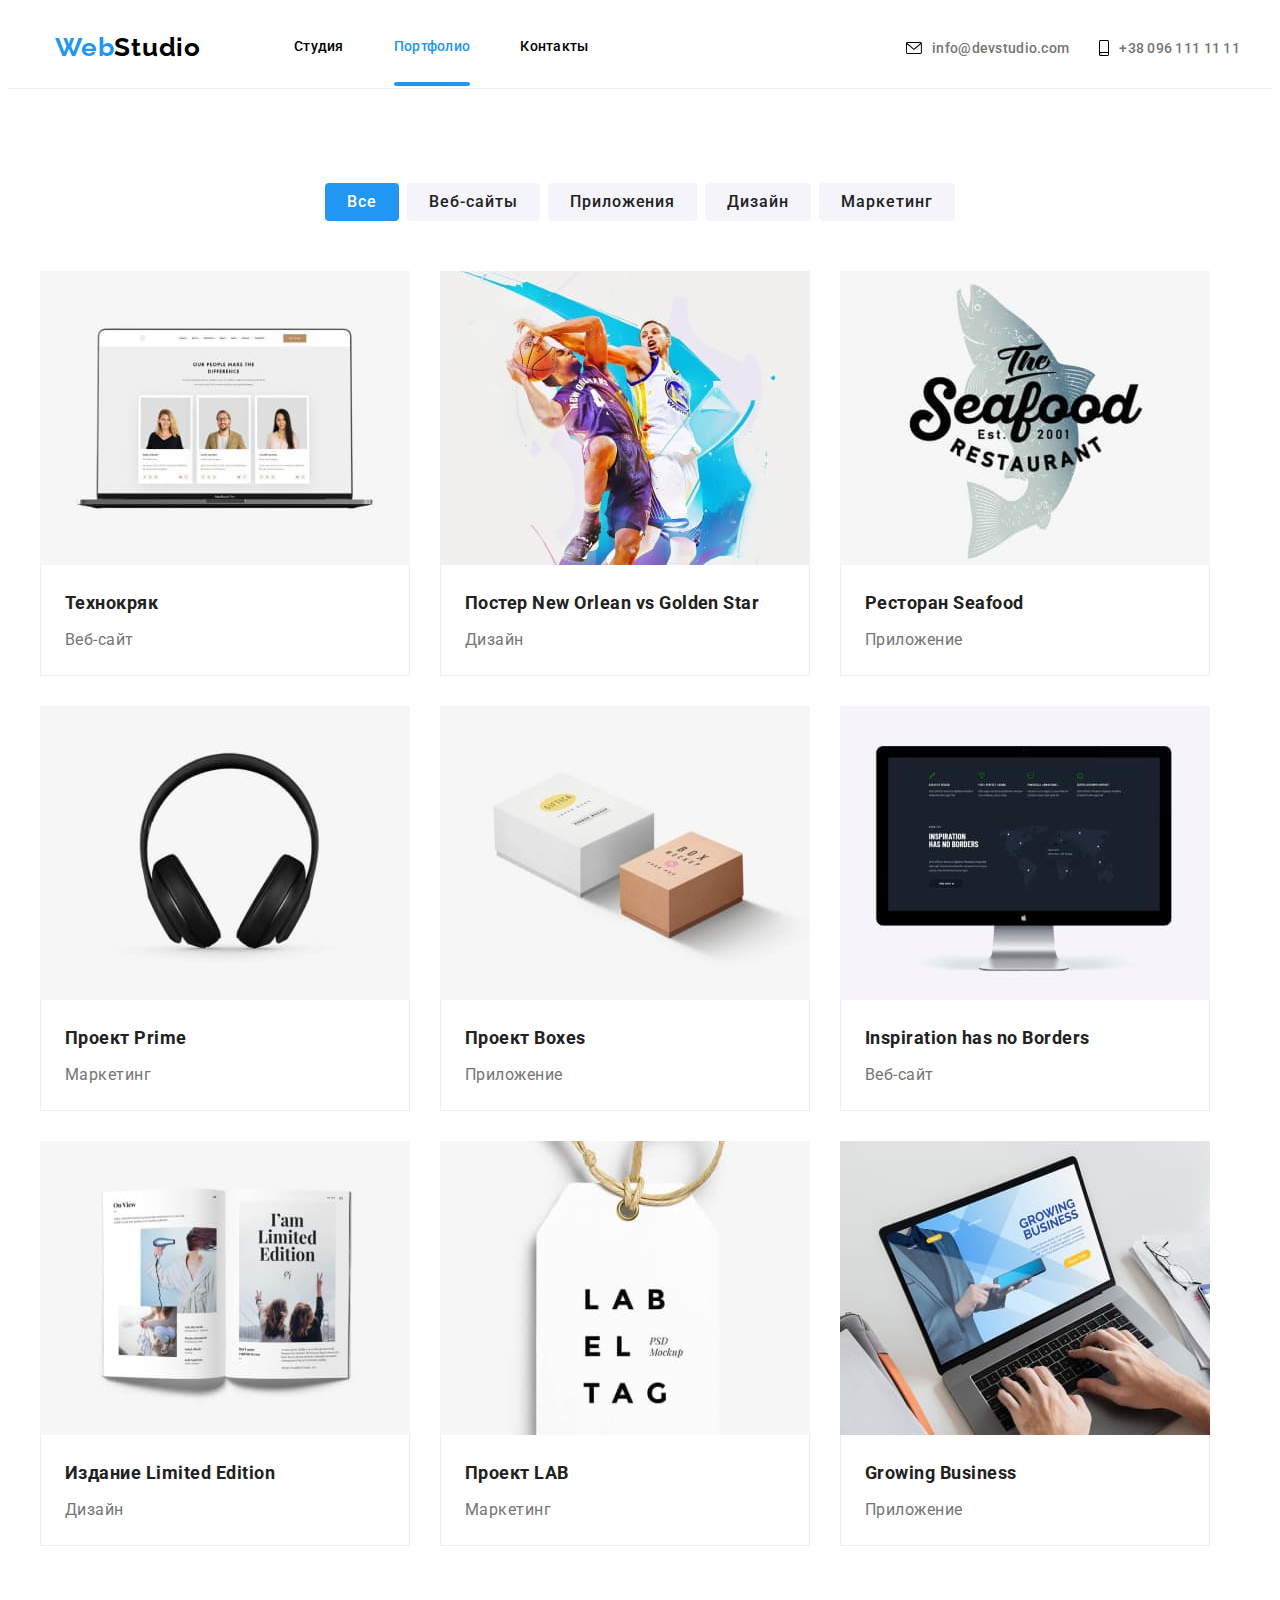
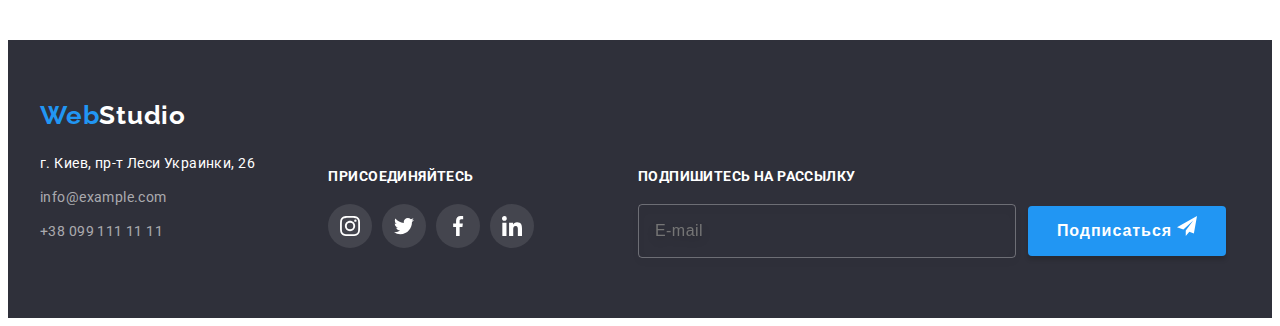
==== commit 875ea35b: "варіант ДЗ7" ====
--- a/portfolio.html
+++ b/portfolio.html
@@ -237,78 +237,55 @@
               </ul>
             </div>
           </div>
-          <div class="social">
-            <h2 class="social__header">присоединяйтесь</h2>
-            <ul class="socials list">
-              <li class="socials-item">
-                <a
-                  class="socials__link footer-link link"
-                  href=""
-                  target="_blank"
-                  rel="noopener noreferrer"
-                  aria-label="instagram"
-                >
-                  <svg class="socials-icon" width="20" height="20">
-                    <use fill="#fff" href="./icons/SVG/icons.svg#instagram"></use>
-                  </svg>
-                </a>
-              </li>
-              <li class="socials__item">
-                <a
-                  class="socials__link footer-link link"
-                  href=""
-                  target="_blank"
-                  rel="noopener noreferrer"
-                  aria-label="twitter"
-                >
-                  <svg class="socials-icon" width="20" height="20">
-                    <use fill="#fff" href="./icons/SVG/icons.svg#twitter"></use>
-                  </svg>
-                </a>
-              </li>
-              <li class="socials__item">
-                <a
-                  class="socials__link footer-link link"
-                  href=""
-                  target="_blank"
-                  rel="noopener noreferrer"
-                  aria-label="facebook"
-                >
-                  <svg class="socials-icon" width="20" height="20">
-                    <use fill="#fff" href="./icons/SVG/icons.svg#facebook"></use>
-                  </svg>
-                </a>
-              </li>
-              <li class="socials__item">
-                <a
-                  class="socials__link footer-link link"
-                  href=""
-                  target="_blank"
-                  rel="noopener noreferrer"
-                  aria-label="linkedin"
-                >
-                  <svg class="socials-icon" width="20" height="20">
-                    <use fill="#fff" href="./icons/SVG/icons.svg#linkedin"></use>
-                  </svg>
-                </a>
-              </li>
-            </ul>
-          </div>
-          <form class="form">
-            <strong class="form-title">Подпишитесь на рассылку</strong>
-            <div class="form-subsc">
-              <label class="form-label">
-                <input class="form-input" type="email" name="user-email" placeholder="E-mail" />
-              </label>
-              <button class="form-button" type="submit">
-                Подписаться
-                <svg class="form-icon" width="20" height="20">
-                  <use href="./icons/SVG/icons.svg#send-icon"></use>
-                </svg>
-              </button>
-            </div>
-          </form>
         </address>
+
+            <div class="social">
+                <h2 class="social__header">Присоединяйтесь</h2>
+                <ul class="socials list">
+                    <li class="socials-item">
+                        <a class="socials__link footer-link link" href="" target="_blank" rel="noopener noreferrer" aria-label="instagram">
+                            <svg class="socials-icon" width="20" height="20">
+                  <use fill="#fff" href="./icons/SVG/icons.svg#instagram"></use>
+                </svg>
+                        </a>
+                    </li>
+                    <li class="socials__item">
+                        <a class="socials__link footer-link link" href="" target="_blank" rel="noopener noreferrer" aria-label="twitter">
+                            <svg class="socials-icon" width="20" height="20">
+                  <use fill="#fff" href="./icons/SVG/icons.svg#twitter"></use>
+                </svg>
+                        </a>
+                    </li>
+                    <li class="socials__item">
+                        <a class="socials__link footer-link link" href="" target="_blank" rel="noopener noreferrer" aria-label="facebook">
+                            <svg class="socials-icon" width="20" height="20">
+                  <use fill="#fff" href="./icons/SVG/icons.svg#facebook"></use>
+                </svg>
+                        </a>
+                    </li>
+                    <li class="socials__item">
+                        <a class="socials__link footer-link link" href="" target="_blank" rel="noopener noreferrer" aria-label="linkedin">
+                            <svg class="socials-icon" width="20" height="20">
+                  <use fill="#fff" href="./icons/SVG/icons.svg#linkedin"></use>
+                </svg>
+                        </a>
+                    </li>
+                </ul>
+            </div>
+            <form class="form" autocomplete="off">
+                <strong class="form-title">Подпишитесь на рассылку</strong>
+                <div class="form-subsc">
+                    <label class="form-label">
+              <input class="form-input" type="email" name="user-email" placeholder="E-mail" />
+            </label>
+                    <button class="form-button" type="submit">
+              Подписаться
+              <svg class="form-icon" width="20" height="20">
+                <use href="./icons/SVG/icons.svg#send-icon"></use>
+              </svg>
+            </button>
+                </div>
+            </form>
         </div>
     </footer>
 </body>
--- a/css/main.min.css
+++ b/css/main.min.css
@@ -1 +1 @@
-:root{--main-font: "Roboto", sans-serif;--logo-font: "Raleway", sans-serif;--main-txt-cl: #757575;--title-txt-cl: #212121;--accent-cl: #2196F3;--btn-txt-cl: #ffffff;--dark-cl: #000000;--light-cl: #ffffff;--anim: 250ms cubic-bezier(0.4, 0, 0.2, 1)}.visuaaly-hidden{position:absolute;white-space:nowrap;width:1px;height:1px;overflow:hidden;border:0;padding:0;clip:rect(0 0 0 0);-webkit-clip-path:inset(50%);clip-path:inset(50%);margin:-1px}body{-webkit-transition-property:color;transition-property:color;-webkit-transition-duration:250ms;transition-duration:250ms;-webkit-transition-timing-function:cubic-bezier(0.4, 0, 0.2, 1);transition-timing-function:cubic-bezier(0.4, 0, 0.2, 1);-webkit-transition-delay:0ms;transition-delay:0ms;font-family:var(--main-font);color:var(--main-txt-cl)}.no-scroll{overflow:hidden}h1,h2,h3,h4,h5,h6,p{margin:0}img{display:block;max-width:100%;height:auto;-o-object-fit:cover;object-fit:cover;-o-object-position:center;object-position:center}.link{text-decoration:none;color:currentColor}.list{list-style:none;padding:0;margin:0}.container{width:1200px;padding-left:15px;padding-right:15px;margin-left:auto;margin-right:auto}.bnt{display:-webkit-box;display:-ms-flexbox;display:flex;-webkit-box-pack:center;-ms-flex-pack:center;justify-content:center;margin-bottom:50px;gap:8px;cursor:pointer}.bnt:hover,.bnt:focus{color:var(--btn-txt-cl);background-color:var(--accent-txt-cl)}.button-action{max-width:250px;min-width:160px;max-height:50px;padding:10px 32px;-webkit-box-shadow:0px 4px 4px rgba(0,0,0,.15);box-shadow:0px 4px 4px rgba(0,0,0,.15);border-radius:4px;margin-top:30px;font-family:inherit;font-weight:700;font-size:16px;line-height:1.875;letter-spacing:.06em;color:var(--btn-txt-cl);background-color:var(--accent-cl);cursor:pointer;border:none;-webkit-transition-property:background-color;transition-property:background-color;-webkit-transition:background-color var(--anim);transition:background-color var(--anim)}.button-action:hover,.button-action:focus{background-color:#188ce8}.filter-list{display:-webkit-box;display:-ms-flexbox;display:flex;-webkit-box-align:center;-ms-flex-align:center;align-items:center;gap:8px}.button-filter{padding:6px 22px;font-family:inherit;font-weight:500;font-size:16px;line-height:1.625;letter-spacing:.06em;color:var(--title-txt-cl);background-color:#f5f4fa;border:none;cursor:pointer;border-radius:4px;-webkit-transition-property:background-color,color,-webkit-box-shadow;transition-property:background-color,color,-webkit-box-shadow;transition-property:background-color,color,box-shadow;transition-property:background-color,color,box-shadow,-webkit-box-shadow;-webkit-transition:background-color var(--anim),color var(--anim),-webkit-box-shadow var(--anim);transition:background-color var(--anim),color var(--anim),-webkit-box-shadow var(--anim);transition:background-color var(--anim),color var(--anim),box-shadow var(--anim);transition:background-color var(--anim),color var(--anim),box-shadow var(--anim),-webkit-box-shadow var(--anim)}.button-filter:hover,.button-filter:focus{color:#fff;background-color:var(--accent-cl);-webkit-box-shadow:0px 3px 1px rgba(0,0,0,.1),0px 1px 2px rgba(0,0,0,.08),0px 2px 2px rgba(0,0,0,.12);box-shadow:0px 3px 1px rgba(0,0,0,.1),0px 1px 2px rgba(0,0,0,.08),0px 2px 2px rgba(0,0,0,.12)}.current-item{color:#fff;background-color:var(--accent-cl)}.socials{display:-webkit-box;display:-ms-flexbox;display:flex;-webkit-box-align:center;-ms-flex-align:center;align-items:center;-webkit-box-pack:center;-ms-flex-pack:center;justify-content:center;gap:10px;margin-top:16px}.social__header{-webkit-box-align:center;-ms-flex-align:center;align-items:center;-webkit-box-pack:center;-ms-flex-pack:center;justify-content:center;font-weight:700;font-size:14px;line-height:1.1428571429;letter-spacing:.03em;text-transform:uppercase;color:#fff;margin-bottom:20px}.socials__link{display:-webkit-box;display:-ms-flexbox;display:flex;-webkit-box-align:center;-ms-flex-align:center;align-items:center;-webkit-box-pack:center;-ms-flex-pack:center;justify-content:center;width:44px;height:44px;fill:#afb1b8;background-color:#fff;border-radius:50%;-webkit-transition-property:background-color,fill;transition-property:background-color,fill;-webkit-transition:background-color var(--anim),fill var(--anim);transition:background-color var(--anim),fill var(--anim)}.socials__link:hover,.socials__link:focus{background-color:var(--accent-cl);fill:#fff}.footer-link{background-color:rgba(255,255,255,.1);fill:#fff}.backdrop{position:fixed;top:0;left:0;z-index:1000;width:100%;height:100%;background-color:rgba(0,0,0,.2);opacity:1;visibility:visible;pointer-events:initial;-webkit-transition:opacity var(--anim),visibility var(--anim);transition:opacity var(--anim),visibility var(--anim)}.backdrop.is-hidden{opacity:0;visibility:hidden;pointer-events:none}.modal{position:absolute;top:50%;left:50%;-webkit-transform:translate(-50%, -50%) scale(1);transform:translate(-50%, -50%) scale(1);width:528px;height:581px;padding:40px;background-color:#fff;-webkit-box-shadow:0px 1px 3px rgba(0,0,0,.12),0px 1px 1px rgba(0,0,0,.14),0px 2px 1px rgba(0,0,0,.2);box-shadow:0px 1px 3px rgba(0,0,0,.12),0px 1px 1px rgba(0,0,0,.14),0px 2px 1px rgba(0,0,0,.2);border-radius:4px;opacity:1;-webkit-transition:opacity var(--anim) 250ms,-webkit-transform var(--anim) 250ms;transition:opacity var(--anim) 250ms,-webkit-transform var(--anim) 250ms;transition:transform var(--anim) 250ms,opacity var(--anim) 250ms;transition:transform var(--anim) 250ms,opacity var(--anim) 250ms,-webkit-transform var(--anim) 250ms}.backdrop.is-hidden .modal{opacity:0;-webkit-transform:translate(-50%, -50%) scale(0.2);transform:translate(-50%, -50%) scale(0.2)}.modal-btn{position:absolute;top:10px;right:10px;display:-webkit-box;display:-ms-flexbox;display:flex;-webkit-box-align:center;-ms-flex-align:center;align-items:center;-webkit-box-pack:center;-ms-flex-pack:center;justify-content:center;width:30px;height:30px;padding:0;border-radius:50%;border:1px solid rgba(0,0,0,.1);background-color:rgba(0,0,0,0);cursor:pointer}.modal-btn-icon:focus,.modal-btn-icon:hover{fill:var(--accent-cl);-webkit-transition:fill var(--anim);transition:fill var(--anim)}.register-form{text-align:center}.register-form-title{display:block;margin-bottom:12px;font-family:"Roboto";font-weight:700;font-size:20px;line-height:1.15;text-align:center;letter-spacing:.03em;color:#212121}.register-form-group{margin-bottom:10px}.register-form-wrap{position:relative;display:block;margin-bottom:12px}.register-form-wrap:last-child{margin-bottom:0}.register-form-label{display:block;text-align:left;margin-bottom:4px;font-weight:400;font-size:12px;line-height:1.1666666667;letter-spacing:.01em;color:#757575}.register-form-input,.register-form-message{width:100%;border:1px solid rgba(33,33,33,.2);padding:10px;padding-left:50px;border-radius:4px;outline:rgba(0,0,0,0)}.register-form-message{padding-top:12px;padding-left:16px;font-weight:400;font-size:12px;line-height:1.1666666667;letter-spacing:.01em;color:rgba(117,117,117,.5);height:120px;resize:none}.register-form-item{position:relative}.register-form-item:hover .register-form-input,.register-form-item:focus-within .register-form-input{border-color:var(--accent-cl);-webkit-transition:border-color var(--anim);transition:border-color var(--anim);cursor:pointer}.register-form-item:hover .register-form-icon,.register-form-item:focus-within .register-form-icon{fill:var(--accent-cl);-webkit-transition:fill var(--anim);transition:fill var(--anim);cursor:pointer}.register-form-icon{position:absolute;top:50%;left:15px;width:18px;height:18px;-webkit-transform:translateY(-50%);transform:translateY(-50%);-webkit-transition:fill var(--anim);transition:fill var(--anim)}.register-form-message:focus,.register-form-message:hover{border:1px solid var(--accent-cl);background-color:rgba(0,0,0,0);cursor:pointer}.register-form-agreement{display:-webkit-inline-box;display:-ms-inline-flexbox;display:inline-flex;-webkit-box-align:center;-ms-flex-align:center;align-items:center;-webkit-box-pack:center;-ms-flex-pack:center;justify-content:center;gap:8px;margin-bottom:30px;cursor:pointer}.register-icon-uncheck,.register-icon-check{width:16px;height:15px}.register-checkbox:checked+.register-icon .register-icon-uncheck{opacity:0;-webkit-transition:opacity var(--anim);transition:opacity var(--anim)}.register-icon-check{opacity:0;fill:var(--accent-cl);-webkit-transition:opacity var(--anim);transition:opacity var(--anim)}.register-icon-check:focus,.register-icon-check:hover{fill:var(--accent-cl);-webkit-transition:fill var(--anim);transition:fill var(--anim);cursor:pointer}.register-checkbox:checked+.register-icon .register-icon-check{opacity:1}.register-form-agreement-text{text-align:center;font-weight:400;font-size:14px;line-height:1.7142857143;letter-spacing:.03em;color:#757575;-webkit-user-select:none;-moz-user-select:none;-ms-user-select:none;user-select:none;text-underline-position:under}.register-form-agreement-link{color:var(--accent-cl)}.register-form-btn{display:-webkit-inline-box;display:-ms-inline-flexbox;display:inline-flex;-webkit-box-align:center;-ms-flex-align:center;align-items:center;text-align:center;padding:10px 56px;font-weight:700;font-size:16px;line-height:1.875;letter-spacing:.06em;color:#fff;background-color:var(--accent-cl);-webkit-box-shadow:0px 4px 4px rgba(0,0,0,.15);box-shadow:0px 4px 4px rgba(0,0,0,.15);border-radius:4px;cursor:pointer;-webkit-transition:opacity var(--anim);transition:opacity var(--anim)}.register-form-btn:focus,.register-form-btn:hover{background-color:#188ce8;-webkit-transition:background-color var(--anim);transition:background-color var(--anim);cursor:pointer}.form{gap:8px;margin-left:auto}.form-title{-webkit-box-align:center;-ms-flex-align:center;align-items:center;-webkit-box-pack:center;-ms-flex-pack:center;justify-content:center;display:block;margin-bottom:20px;font-weight:700;font-size:14px;line-height:16px;letter-spacing:.03em;text-transform:uppercase;color:#fff}.form-subsc{display:-webkit-box;display:-ms-flexbox;display:flex;cursor:pointer;-webkit-box-align:center;-ms-flex-align:center;align-items:center;-webkit-box-pack:center;-ms-flex-pack:center;justify-content:center}.form-input{display:inline-block;font-weight:400;font-size:16px;line-height:1.25;letter-spacing:.03em;display:-webkit-box;display:-ms-flexbox;display:flex;-webkit-box-align:center;-ms-flex-align:center;align-items:center;padding-left:16px;margin-right:12px;color:rgba(255,255,255,.6);background-color:rgba(0,0,0,0);width:358px;height:50px;border:1px solid rgba(255,255,255,.3);-webkit-filter:drop-shadow(0px 4px 4px rgba(0, 0, 0, 0.15));filter:drop-shadow(0px 4px 4px rgba(0, 0, 0, 0.15));border-radius:4px}.form-button{-webkit-box-align:center;-ms-flex-align:center;align-items:center;-webkit-box-pack:center;-ms-flex-pack:center;justify-content:center;gap:10px;font-weight:700;font-size:16px;line-height:1.875;letter-spacing:.06em;color:#fff;-webkit-box-shadow:0px 4px 4px rgba(0,0,0,.15);box-shadow:0px 4px 4px rgba(0,0,0,.15);border-radius:4px;padding:10px 29px;background-color:var(--accent-cl);cursor:pointer;border:none;-webkit-transition-property:background-color;transition-property:background-color;-webkit-transition:background-color var(--anim);transition:background-color var(--anim)}.form-icon{cursor:pointer}.form-button:hover,.form-button:focus{background-color:#188ce8}.header{border-bottom:1px solid #ececec}.header__container{display:-webkit-box;display:-ms-flexbox;display:flex;-webkit-box-align:center;-ms-flex-align:center;align-items:center}.logo{display:block;margin-top:24px;margin-right:93px;margin-bottom:25px;margin-left:15px;font-family:var(--logo-font);font-weight:700;font-size:26px;line-height:1.1923076923;letter-spacing:.03em;color:var(--accent-cl)}.accent{color:var(--dark-cl)}.accent-ft{color:var(--light-cl)}.header__nav{margin-right:auto;font-family:var(--main-font);font-weight:500;font-size:14px;line-height:1.1428571429;letter-spacing:.02em}.header__list{display:-webkit-box;display:-ms-flexbox;display:flex;gap:50px}.header__link{padding-top:32px;padding-bottom:32px;color:#000}.header__link:hover,.header__link:focus{color:var(--accent-cl)}.current-page{color:var(--accent-cl)}.current-page::after{content:"";position:relative;top:28px;display:block;width:100%;height:4px;background-color:var(--accent-cl);border-radius:2px}.hero__container{-webkit-box-align:center;-ms-flex-align:center;align-items:center;text-align:center}.hero{background-color:#2f303a;background-image:-webkit-gradient(linear, left top, left bottom, from(rgba(47, 48, 58, 0.4)), to(rgba(47, 48, 58, 0.4))),url(../images/Img.jpg);background-image:linear-gradient(rgba(47, 48, 58, 0.4), rgba(47, 48, 58, 0.4)),url(../images/Img.jpg);background-size:cover;padding-top:200px;padding-bottom:200px}.hero__title{width:696px;margin:auto;font-weight:900;font-size:44px;line-height:1.3636363636;letter-spacing:.06em;color:#fff;text-transform:uppercase}.button-action{max-width:250px;min-width:160px;max-height:50px;padding:10px 32px;-webkit-box-shadow:0px 4px 4px rgba(0,0,0,.15);box-shadow:0px 4px 4px rgba(0,0,0,.15);border-radius:4px;margin-top:30px;font-family:inherit;font-weight:700;font-size:16px;line-height:1.875;letter-spacing:.06em;color:var(--btn-txt-cl);background-color:var(--accent-cl);cursor:pointer;border:none;-webkit-transition-property:background-color;transition-property:background-color;-webkit-transition:background-color var(--anim);transition:background-color var(--anim)}.button-action:hover,.button-action:focus{background-color:#188ce8}.feature__container{display:-webkit-box;display:-ms-flexbox;display:flex}.feature__list{display:-webkit-box;display:-ms-flexbox;display:flex;-webkit-box-align:center;-ms-flex-align:center;align-items:center;gap:30px}.feature__item{display:block}.feature__div{display:-webkit-box;display:-ms-flexbox;display:flex;-webkit-box-align:center;-ms-flex-align:center;align-items:center;-webkit-box-pack:center;-ms-flex-pack:center;justify-content:center;width:270px;height:120px;color:#303030;background-color:#f5f4fa;border-radius:4px;margin-bottom:30px}.feature__title{margin-bottom:10px;font-weight:700;font-size:14px;line-height:1.1428571429;letter-spacing:.03em;text-transform:uppercase;color:var(--title-txt-cl)}.feature__txt{width:270px;font-weight:400;font-size:14px;line-height:1.7142857143;letter-spacing:.03em;color:var(--main-txt-cl)}.job__list{display:-webkit-box;display:-ms-flexbox;display:flex;gap:30px;padding-bottom:94px}.job__item{position:relative}.job__title,.team__title,.clients__title{margin-bottom:50px;font-weight:700;font-size:36px;line-height:1.1666666667;text-align:center;letter-spacing:.03em;color:var(--title-txt-cl)}.job__txt{position:absolute;right:0;bottom:0;display:-webkit-box;display:-ms-flexbox;display:flex;-webkit-box-pack:center;-ms-flex-pack:center;justify-content:center;-webkit-box-align:center;-ms-flex-align:center;align-items:center;width:100%;height:23.8095238095%;background:rgba(47,48,58,.8);font-weight:700;line-height:1.1428571429;text-transform:uppercase;color:#fff}.team{padding-top:94px;padding-bottom:94px}.team__title{margin-bottom:50px;font-weight:700;font-size:36px;line-height:1.1666666667;text-align:center;letter-spacing:.03em;color:var(--title-txt-cl)}.team__list{display:-webkit-box;display:-ms-flexbox;display:flex;-ms-flex-wrap:wrap;flex-wrap:wrap;gap:30px}.team__wrapper{border-top:none;padding-top:30px;padding-bottom:30px;padding-left:5px;padding-right:5px;background:#fff;-webkit-box-shadow:0px 1px 3px rgba(0,0,0,.12),0px 1px 1px rgba(0,0,0,.14),0px 2px 1px rgba(0,0,0,.2);box-shadow:0px 1px 3px rgba(0,0,0,.12),0px 1px 1px rgba(0,0,0,.14),0px 2px 1px rgba(0,0,0,.2);border-radius:0px 0px 4px 4px}.clients__title{margin-bottom:50px;font-weight:700;font-size:36px;line-height:1.1666666667;text-align:center;letter-spacing:.03em;color:var(--title-txt-cl)}.clients__list{display:-webkit-box;display:-ms-flexbox;display:flex;-ms-flex-wrap:wrap;flex-wrap:wrap;gap:30px}.clients__link{display:-webkit-box;display:-ms-flexbox;display:flex;-webkit-box-align:center;-ms-flex-align:center;align-items:center;-webkit-box-pack:center;-ms-flex-pack:center;justify-content:center;width:170px;height:92px;fill:#afb1b8;border:1px solid #afb1b8;border-radius:4px;-webkit-transition-property:border,fill;transition-property:border,fill;-webkit-transition:background-color var(--anim),fill var(--anim);transition:background-color var(--anim),fill var(--anim)}.clients__link:hover,.clients__link:focus{fill:var(--accent-cl);border:1px solid var(--accent-cl)}.portfolio__list{display:-webkit-box;display:-ms-flexbox;display:flex;-ms-flex-wrap:wrap;flex-wrap:wrap;gap:30px}.portfolio__dsc{background-color:#fff;border:1px solid #eee;border-top:none;padding:20px 24px}.portfolio__list{display:-webkit-box;display:-ms-flexbox;display:flex;letter-spacing:.03em;-webkit-transition-property:-webkit-box-shadow;transition-property:-webkit-box-shadow;transition-property:box-shadow;transition-property:box-shadow, -webkit-box-shadow;-webkit-transition:-webkit-box-shadow var(--anim);transition:-webkit-box-shadow var(--anim);transition:box-shadow var(--anim);transition:box-shadow var(--anim), -webkit-box-shadow var(--anim)}.portfolio-img{width:370px;height:294px}.portfolio__div{position:relative;overflow:hidden;-webkit-transition:-webkit-box-shadow;transition:-webkit-box-shadow;transition:box-shadow;transition:box-shadow, -webkit-box-shadow}.overlay{position:absolute;top:0;left:0;-webkit-transform:translateY(100%);transform:translateY(100%);display:-webkit-box;display:-ms-flexbox;display:flex;-webkit-box-align:center;-ms-flex-align:center;align-items:center;-webkit-box-pack:center;-ms-flex-pack:center;justify-content:center;width:100%;height:100%;padding:63px 24px;background-color:rgba(33,150,243,.9);-webkit-transition:-webkit-transform var(--anim);transition:-webkit-transform var(--anim);transition:transform var(--anim);transition:transform var(--anim), -webkit-transform var(--anim)}.portfolio__item:hover,.portfolio__item:focus{cursor:pointer;-webkit-box-shadow:0px 1px 1px rgba(0,0,0,.12),0px 4px 4px rgba(0,0,0,.06),1px 4px 6px rgba(0,0,0,.16);box-shadow:0px 1px 1px rgba(0,0,0,.12),0px 4px 4px rgba(0,0,0,.06),1px 4px 6px rgba(0,0,0,.16)}.portfolio__item:focus .overlay,.portfolio__item:hover .overlay{-webkit-transform:translateY(0);transform:translateY(0)}.overlay-text{font-family:var(--main-font);font-weight:400;font-size:18px;line-height:1.5555555556;letter-spacing:.03em;color:#fff;text-align:left;-webkit-user-select:none;-moz-user-select:none;-ms-user-select:none;user-select:none}.portfolio__title{margin-bottom:4px;font-weight:700;font-size:18px;line-height:2;color:var(--title-txt-cl)}.portfolio__txt{font-weight:400;font-size:16px;line-height:1.875;color:var(--main-txt-cl)}.mail,.phone{display:-webkit-box;display:-ms-flexbox;display:flex;-webkit-transition:color var(--anim);transition:color var(--anim)}.mail{margin-right:30px}.header__mail,.header__phone{display:-webkit-box;display:-ms-flexbox;display:flex;-webkit-box-align:center;-ms-flex-align:center;align-items:center;-webkit-box-pack:center;-ms-flex-pack:center;justify-content:center;padding-top:32px;padding-bottom:32px;font-family:var(--main-font);font-weight:500;font-size:14px;line-height:1.1428571429;letter-spacing:.02em;color:var(--main-txt-cl);-webkit-transition:color var(--anim);transition:color var(--anim)}.mail-icon,.phone-icon{margin-right:10px;color:var(--main-txt-cl);-webkit-transition-property:fill;transition-property:fill;-webkit-transition:fill var(--anim);transition:fill var(--anim)}.mail:hover,.mail:focus,.mail-icon:hover,.mail-icon:focus,.phone-icon:hover,.phone-icon:focus,.header__mail:hover,.header__mail:focus,.header__phone:hover,.header__phone:focus{color:var(--accent-cl);fill:var(--accent-cl)}.footer-container{display:-webkit-box;display:-ms-flexbox;display:flex;-webkit-box-align:center;-ms-flex-align:center;align-items:center}.footer{-webkit-box-align:center;-ms-flex-align:center;align-items:center;-webkit-box-pack:center;-ms-flex-pack:center;justify-content:center;padding-top:60px;padding-bottom:60px;background-color:#2f303a;font-family:var(--main-font);font-weight:400;font-size:14px;line-height:1.7142857143;letter-spacing:.03em}.contacts-address{font-style:normal;gap:70px}.footer-logo{display:block;margin:0 0 20px 0;width:145px}.footer__item{margin-top:10px}.footer__contact{color:rgba(255,255,255,.6)}.footer__address{color:#fff}.footer-link{background-color:rgba(255,255,255,.1);fill:#fff}.form{gap:8px;margin-left:auto}.form-title{-webkit-box-align:center;-ms-flex-align:center;align-items:center;-webkit-box-pack:center;-ms-flex-pack:center;justify-content:center;display:block;margin-bottom:20px;font-weight:700;font-size:14px;line-height:16px;letter-spacing:.03em;text-transform:uppercase;color:#fff}.form-subsc{display:-webkit-box;display:-ms-flexbox;display:flex;cursor:pointer;-webkit-box-align:center;-ms-flex-align:center;align-items:center;-webkit-box-pack:center;-ms-flex-pack:center;justify-content:center}.form-input{display:inline-block;font-weight:400;font-size:16px;line-height:1.25;letter-spacing:.03em;display:-webkit-box;display:-ms-flexbox;display:flex;-webkit-box-align:center;-ms-flex-align:center;align-items:center;padding-left:16px;margin-right:12px;color:rgba(255,255,255,.6);background-color:rgba(0,0,0,0);width:358px;height:50px;border:1px solid rgba(255,255,255,.3);-webkit-filter:drop-shadow(0px 4px 4px rgba(0, 0, 0, 0.15));filter:drop-shadow(0px 4px 4px rgba(0, 0, 0, 0.15));border-radius:4px}.form-button{-webkit-box-align:center;-ms-flex-align:center;align-items:center;-webkit-box-pack:center;-ms-flex-pack:center;justify-content:center;gap:10px;font-weight:700;font-size:16px;line-height:1.875;letter-spacing:.06em;color:#fff;-webkit-box-shadow:0px 4px 4px rgba(0,0,0,.15);box-shadow:0px 4px 4px rgba(0,0,0,.15);border-radius:4px;padding:10px 29px;background-color:var(--accent-cl);cursor:pointer;border:none;-webkit-transition-property:background-color;transition-property:background-color;-webkit-transition:background-color var(--anim);transition:background-color var(--anim)}.form-icon{cursor:pointer}.form-button:hover,.form-button:focus{background-color:#188ce8}/*# sourceMappingURL=main.min.css.map */+:root{--main-font: "Roboto", sans-serif;--logo-font: "Raleway", sans-serif;--main-txt-cl: #757575;--title-txt-cl: #212121;--accent-cl: #2196F3;--btn-txt-cl: #ffffff;--dark-cl: #000000;--light-cl: #ffffff;--anim: 250ms cubic-bezier(0.4, 0, 0.2, 1)}.visuaaly-hidden{position:absolute;white-space:nowrap;width:1px;height:1px;overflow:hidden;border:0;padding:0;clip:rect(0 0 0 0);-webkit-clip-path:inset(50%);clip-path:inset(50%);margin:-1px}body{-webkit-transition-property:color;transition-property:color;-webkit-transition-duration:250ms;transition-duration:250ms;-webkit-transition-timing-function:cubic-bezier(0.4, 0, 0.2, 1);transition-timing-function:cubic-bezier(0.4, 0, 0.2, 1);-webkit-transition-delay:0ms;transition-delay:0ms;font-family:var(--main-font);color:var(--main-txt-cl)}.no-scroll{overflow:hidden}h1,h2,h3,h4,h5,h6,p{margin:0}img{display:block;max-width:100%;height:auto;-o-object-fit:cover;object-fit:cover;-o-object-position:center;object-position:center}.link{text-decoration:none;color:currentColor}.list{list-style:none;padding:0;margin:0}.container{width:1200px;padding-left:15px;padding-right:15px;margin-left:auto;margin-right:auto}.bnt{display:-webkit-box;display:-ms-flexbox;display:flex;-webkit-box-pack:center;-ms-flex-pack:center;justify-content:center;margin-bottom:50px;gap:8px;cursor:pointer}.bnt:hover,.bnt:focus{color:var(--btn-txt-cl);background-color:var(--accent-txt-cl)}.button-action{max-width:250px;min-width:160px;max-height:50px;padding:10px 32px;-webkit-box-shadow:0px 4px 4px rgba(0,0,0,.15);box-shadow:0px 4px 4px rgba(0,0,0,.15);border-radius:4px;margin-top:30px;font-family:inherit;font-weight:700;font-size:16px;line-height:1.875;letter-spacing:.06em;color:var(--btn-txt-cl);background-color:var(--accent-cl);cursor:pointer;border:none;-webkit-transition-property:background-color;transition-property:background-color;-webkit-transition:background-color var(--anim);transition:background-color var(--anim)}.button-action:hover,.button-action:focus{background-color:#188ce8}.filter-list{display:-webkit-box;display:-ms-flexbox;display:flex;-webkit-box-align:center;-ms-flex-align:center;align-items:center;gap:8px}.button-filter{padding:6px 22px;font-family:inherit;font-weight:500;font-size:16px;line-height:1.625;letter-spacing:.06em;color:var(--title-txt-cl);background-color:#f5f4fa;border:none;cursor:pointer;border-radius:4px;-webkit-transition-property:background-color,color,-webkit-box-shadow;transition-property:background-color,color,-webkit-box-shadow;transition-property:background-color,color,box-shadow;transition-property:background-color,color,box-shadow,-webkit-box-shadow;-webkit-transition:background-color var(--anim),color var(--anim),-webkit-box-shadow var(--anim);transition:background-color var(--anim),color var(--anim),-webkit-box-shadow var(--anim);transition:background-color var(--anim),color var(--anim),box-shadow var(--anim);transition:background-color var(--anim),color var(--anim),box-shadow var(--anim),-webkit-box-shadow var(--anim)}.button-filter:hover,.button-filter:focus{color:#fff;background-color:var(--accent-cl);-webkit-box-shadow:0px 3px 1px rgba(0,0,0,.1),0px 1px 2px rgba(0,0,0,.08),0px 2px 2px rgba(0,0,0,.12);box-shadow:0px 3px 1px rgba(0,0,0,.1),0px 1px 2px rgba(0,0,0,.08),0px 2px 2px rgba(0,0,0,.12)}.current-item{color:#fff;background-color:var(--accent-cl)}.socials{display:-webkit-box;display:-ms-flexbox;display:flex;-webkit-box-align:center;-ms-flex-align:center;align-items:center;-webkit-box-pack:center;-ms-flex-pack:center;justify-content:center;gap:10px;margin-top:16px}.social__header{-webkit-box-align:center;-ms-flex-align:center;align-items:center;-webkit-box-pack:center;-ms-flex-pack:center;justify-content:center;font-weight:700;font-size:14px;line-height:1.1428571429;letter-spacing:.03em;text-transform:uppercase;color:#fff;margin-bottom:20px}.socials__link{display:-webkit-box;display:-ms-flexbox;display:flex;-webkit-box-align:center;-ms-flex-align:center;align-items:center;-webkit-box-pack:center;-ms-flex-pack:center;justify-content:center;width:44px;height:44px;fill:#afb1b8;background-color:#fff;border-radius:50%;-webkit-transition-property:background-color,fill;transition-property:background-color,fill;-webkit-transition:background-color var(--anim),fill var(--anim);transition:background-color var(--anim),fill var(--anim)}.socials__link:hover,.socials__link:focus{background-color:var(--accent-cl);fill:#fff}.footer-link{background-color:rgba(255,255,255,.1);fill:#fff}.backdrop{position:fixed;top:0;left:0;z-index:1000;width:100%;height:100%;background-color:rgba(0,0,0,.2);opacity:1;visibility:visible;pointer-events:initial;-webkit-transition:opacity var(--anim),visibility var(--anim);transition:opacity var(--anim),visibility var(--anim)}.backdrop.is-hidden{opacity:0;visibility:hidden;pointer-events:none}.modal{position:absolute;top:50%;left:50%;-webkit-transform:translate(-50%, -50%) scale(1);transform:translate(-50%, -50%) scale(1);width:528px;height:581px;padding:40px;background-color:#fff;-webkit-box-shadow:0px 1px 3px rgba(0,0,0,.12),0px 1px 1px rgba(0,0,0,.14),0px 2px 1px rgba(0,0,0,.2);box-shadow:0px 1px 3px rgba(0,0,0,.12),0px 1px 1px rgba(0,0,0,.14),0px 2px 1px rgba(0,0,0,.2);border-radius:4px;opacity:1;-webkit-transition:opacity var(--anim) 250ms,-webkit-transform var(--anim) 250ms;transition:opacity var(--anim) 250ms,-webkit-transform var(--anim) 250ms;transition:transform var(--anim) 250ms,opacity var(--anim) 250ms;transition:transform var(--anim) 250ms,opacity var(--anim) 250ms,-webkit-transform var(--anim) 250ms}.backdrop.is-hidden .modal{opacity:0;-webkit-transform:translate(-50%, -50%) scale(0.2);transform:translate(-50%, -50%) scale(0.2)}.modal-btn{position:absolute;top:10px;right:10px;display:-webkit-box;display:-ms-flexbox;display:flex;-webkit-box-align:center;-ms-flex-align:center;align-items:center;-webkit-box-pack:center;-ms-flex-pack:center;justify-content:center;width:30px;height:30px;padding:0;border-radius:50%;border:1px solid rgba(0,0,0,.1);background-color:rgba(0,0,0,0);cursor:pointer}.modal-btn-icon:focus,.modal-btn-icon:hover{fill:var(--accent-cl);-webkit-transition:fill var(--anim);transition:fill var(--anim)}.register-form{text-align:center}.register-form-title{display:block;margin-bottom:12px;font-family:"Roboto";font-weight:700;font-size:20px;line-height:1.15;text-align:center;letter-spacing:.03em;color:#212121}.register-form-group{margin-bottom:10px}.register-form-wrap{position:relative;display:block;margin-bottom:12px}.register-form-wrap:last-child{margin-bottom:0}.register-form-label{display:block;text-align:left;margin-bottom:4px;font-weight:400;font-size:12px;line-height:1.1666666667;letter-spacing:.01em;color:#757575}.register-form-input,.register-form-message{width:100%;border:1px solid rgba(33,33,33,.2);padding:10px;padding-left:50px;border-radius:4px;outline:rgba(0,0,0,0)}.register-form-message{padding-top:12px;padding-left:16px;font-weight:400;font-size:12px;line-height:1.1666666667;letter-spacing:.01em;color:rgba(117,117,117,.5);height:120px;resize:none}.register-form-item{position:relative}.register-form-item:hover .register-form-input,.register-form-item:focus-within .register-form-input{border-color:var(--accent-cl);-webkit-transition:border-color var(--anim);transition:border-color var(--anim);cursor:pointer}.register-form-item:hover .register-form-icon,.register-form-item:focus-within .register-form-icon{fill:var(--accent-cl);-webkit-transition:fill var(--anim);transition:fill var(--anim);cursor:pointer}.register-form-icon{position:absolute;top:50%;left:15px;width:18px;height:18px;-webkit-transform:translateY(-50%);transform:translateY(-50%);-webkit-transition:fill var(--anim);transition:fill var(--anim)}.register-form-message:focus,.register-form-message:hover{border:1px solid var(--accent-cl);background-color:rgba(0,0,0,0);cursor:pointer}.register-form-agreement{display:-webkit-inline-box;display:-ms-inline-flexbox;display:inline-flex;-webkit-box-align:center;-ms-flex-align:center;align-items:center;-webkit-box-pack:center;-ms-flex-pack:center;justify-content:center;gap:8px;margin-bottom:30px;cursor:pointer}.register-icon-uncheck,.register-icon-check{width:16px;height:15px}.register-checkbox:checked+.register-icon .register-icon-uncheck{opacity:0;-webkit-transition:opacity var(--anim);transition:opacity var(--anim)}.register-icon-check{opacity:0;fill:var(--accent-cl);-webkit-transition:opacity var(--anim);transition:opacity var(--anim)}.register-icon-check:focus,.register-icon-check:hover{fill:var(--accent-cl);-webkit-transition:fill var(--anim);transition:fill var(--anim);cursor:pointer}.register-checkbox:checked+.register-icon .register-icon-check{opacity:1}.register-form-agreement-text{text-align:center;font-weight:400;font-size:14px;line-height:1.7142857143;letter-spacing:.03em;color:#757575;-webkit-user-select:none;-moz-user-select:none;-ms-user-select:none;user-select:none;text-underline-position:under}.register-form-agreement-link{color:var(--accent-cl)}.register-form-btn{display:-webkit-inline-box;display:-ms-inline-flexbox;display:inline-flex;-webkit-box-align:center;-ms-flex-align:center;align-items:center;text-align:center;padding:10px 56px;font-weight:700;font-size:16px;line-height:1.875;letter-spacing:.06em;color:#fff;background-color:var(--accent-cl);-webkit-box-shadow:0px 4px 4px rgba(0,0,0,.15);box-shadow:0px 4px 4px rgba(0,0,0,.15);border-radius:4px;cursor:pointer;-webkit-transition:opacity var(--anim);transition:opacity var(--anim)}.register-form-btn:focus,.register-form-btn:hover{background-color:#188ce8;-webkit-transition:background-color var(--anim);transition:background-color var(--anim);cursor:pointer}.form{display:inline-block;gap:8px;margin-left:100px}.form-title{-webkit-box-align:center;-ms-flex-align:center;align-items:center;-webkit-box-pack:center;-ms-flex-pack:center;justify-content:center;display:block;margin-bottom:20px;font-weight:700;font-size:14px;line-height:16px;letter-spacing:.03em;text-transform:uppercase;color:#fff}.form-subsc{display:-webkit-box;display:-ms-flexbox;display:flex;cursor:pointer;-webkit-box-align:center;-ms-flex-align:center;align-items:center;-webkit-box-pack:center;-ms-flex-pack:center;justify-content:center}.form-input{display:inline-block;font-weight:400;font-size:16px;line-height:1.25;letter-spacing:.03em;display:-webkit-box;display:-ms-flexbox;display:flex;-webkit-box-align:center;-ms-flex-align:center;align-items:center;padding-left:16px;margin-right:12px;color:rgba(255,255,255,.6);background-color:rgba(0,0,0,0);width:358px;height:50px;border:1px solid rgba(255,255,255,.3);-webkit-filter:drop-shadow(0px 4px 4px rgba(0, 0, 0, 0.15));filter:drop-shadow(0px 4px 4px rgba(0, 0, 0, 0.15));border-radius:4px}.form-button{-webkit-box-align:center;-ms-flex-align:center;align-items:center;-webkit-box-pack:center;-ms-flex-pack:center;justify-content:center;gap:10px;font-weight:700;font-size:16px;line-height:1.875;letter-spacing:.06em;color:#fff;-webkit-box-shadow:0px 4px 4px rgba(0,0,0,.15);box-shadow:0px 4px 4px rgba(0,0,0,.15);border-radius:4px;padding:10px 29px;background-color:var(--accent-cl);cursor:pointer;border:none;-webkit-transition-property:background-color;transition-property:background-color;-webkit-transition:background-color var(--anim);transition:background-color var(--anim)}.form-icon{-webkit-box-align:center;-ms-flex-align:center;align-items:center;-webkit-box-pack:center;-ms-flex-pack:center;justify-content:center;cursor:pointer}.form-button:hover,.form-button:focus{background-color:#188ce8}.header{border-bottom:1px solid #ececec}.header__container{display:-webkit-box;display:-ms-flexbox;display:flex;-webkit-box-align:center;-ms-flex-align:center;align-items:center}.logo{display:block;margin-top:24px;margin-right:93px;margin-bottom:25px;margin-left:15px;font-family:var(--logo-font);font-weight:700;font-size:26px;line-height:1.1923076923;letter-spacing:.03em;color:var(--accent-cl)}.accent{color:var(--dark-cl)}.accent-ft{color:var(--light-cl)}.header__nav{margin-right:auto;font-family:var(--main-font);font-weight:500;font-size:14px;line-height:1.1428571429;letter-spacing:.02em}.header__list{display:-webkit-box;display:-ms-flexbox;display:flex;gap:50px}.header__link{padding-top:32px;padding-bottom:32px;color:#000}.header__link:hover,.header__link:focus{color:var(--accent-cl)}.current-page{color:var(--accent-cl)}.current-page::after{content:"";position:relative;top:28px;display:block;width:100%;height:4px;background-color:var(--accent-cl);border-radius:2px}.hero__container{-webkit-box-align:center;-ms-flex-align:center;align-items:center;text-align:center}.hero{background-color:#2f303a;background-image:-webkit-gradient(linear, left top, left bottom, from(rgba(47, 48, 58, 0.4)), to(rgba(47, 48, 58, 0.4))),url(../images/Img.jpg);background-image:linear-gradient(rgba(47, 48, 58, 0.4), rgba(47, 48, 58, 0.4)),url(../images/Img.jpg);background-size:cover;padding-top:200px;padding-bottom:200px}.hero__title{width:696px;margin:auto;font-weight:900;font-size:44px;line-height:1.3636363636;letter-spacing:.06em;color:#fff;text-transform:uppercase}.button-action{max-width:250px;min-width:160px;max-height:50px;padding:10px 32px;-webkit-box-shadow:0px 4px 4px rgba(0,0,0,.15);box-shadow:0px 4px 4px rgba(0,0,0,.15);border-radius:4px;margin-top:30px;font-family:inherit;font-weight:700;font-size:16px;line-height:1.875;letter-spacing:.06em;color:var(--btn-txt-cl);background-color:var(--accent-cl);cursor:pointer;border:none;-webkit-transition-property:background-color;transition-property:background-color;-webkit-transition:background-color var(--anim);transition:background-color var(--anim)}.button-action:hover,.button-action:focus{background-color:#188ce8}.feature{padding-top:94px;padding-bottom:94px}.feature__container{display:-webkit-box;display:-ms-flexbox;display:flex}.feature__list{display:-webkit-box;display:-ms-flexbox;display:flex;-webkit-box-align:center;-ms-flex-align:center;align-items:center;gap:30px}.feature__item{display:block}.feature__div{display:-webkit-box;display:-ms-flexbox;display:flex;-webkit-box-align:center;-ms-flex-align:center;align-items:center;-webkit-box-pack:center;-ms-flex-pack:center;justify-content:center;width:270px;height:120px;color:#303030;background-color:#f5f4fa;border-radius:4px;margin-bottom:30px}.feature__title{margin-bottom:10px;font-weight:700;font-size:14px;line-height:1.1428571429;letter-spacing:.03em;text-transform:uppercase;color:var(--title-txt-cl)}.feature__txt{width:270px;font-weight:400;font-size:14px;line-height:1.7142857143;letter-spacing:.03em;color:var(--main-txt-cl)}.job__list{display:-webkit-box;display:-ms-flexbox;display:flex;gap:30px;padding-bottom:94px}.job__item{position:relative}.job__title,.team__title,.clients__title{margin-bottom:50px;font-weight:700;font-size:36px;line-height:1.1666666667;text-align:center;letter-spacing:.03em;color:var(--title-txt-cl)}.job__txt{position:absolute;right:0;bottom:0;display:-webkit-box;display:-ms-flexbox;display:flex;-webkit-box-pack:center;-ms-flex-pack:center;justify-content:center;-webkit-box-align:center;-ms-flex-align:center;align-items:center;width:100%;height:23.8095238095%;background:rgba(47,48,58,.8);font-weight:700;line-height:1.1428571429;text-transform:uppercase;color:#fff}.team{padding-top:94px;padding-bottom:94px;background:#f5f4fa}.team__title{margin-bottom:50px;font-weight:700;font-size:36px;line-height:1.1666666667;text-align:center;letter-spacing:.03em;color:var(--title-txt-cl)}.team__list{display:-webkit-box;display:-ms-flexbox;display:flex;-ms-flex-wrap:wrap;flex-wrap:wrap;gap:30px}.team__wrapper{border-top:none;padding-top:30px;padding-bottom:30px;padding-left:5px;padding-right:5px;background:#fff;-webkit-box-shadow:0px 1px 3px rgba(0,0,0,.12),0px 1px 1px rgba(0,0,0,.14),0px 2px 1px rgba(0,0,0,.2);box-shadow:0px 1px 3px rgba(0,0,0,.12),0px 1px 1px rgba(0,0,0,.14),0px 2px 1px rgba(0,0,0,.2);border-radius:0px 0px 4px 4px}.clients{padding-top:94px;padding-bottom:94px}.clients__title{margin-bottom:50px;font-weight:700;font-size:36px;line-height:1.1666666667;text-align:center;letter-spacing:.03em;color:var(--title-txt-cl)}.clients__list{display:-webkit-box;display:-ms-flexbox;display:flex;-ms-flex-wrap:wrap;flex-wrap:wrap;gap:30px}.clients__link{display:-webkit-box;display:-ms-flexbox;display:flex;-webkit-box-align:center;-ms-flex-align:center;align-items:center;-webkit-box-pack:center;-ms-flex-pack:center;justify-content:center;width:170px;height:92px;fill:#afb1b8;border:1px solid #afb1b8;border-radius:4px;-webkit-transition-property:border,fill;transition-property:border,fill;-webkit-transition:background-color var(--anim),fill var(--anim);transition:background-color var(--anim),fill var(--anim)}.clients__link:hover,.clients__link:focus{fill:var(--accent-cl);border:1px solid var(--accent-cl)}.portfolio{padding-top:94px;padding-bottom:94px}.portfolio__list{display:-webkit-box;display:-ms-flexbox;display:flex;-ms-flex-wrap:wrap;flex-wrap:wrap;gap:30px}.portfolio__dsc{background-color:#fff;border:1px solid #eee;border-top:none;padding:20px 24px}.portfolio__list{display:-webkit-box;display:-ms-flexbox;display:flex;letter-spacing:.03em;-webkit-transition-property:-webkit-box-shadow;transition-property:-webkit-box-shadow;transition-property:box-shadow;transition-property:box-shadow, -webkit-box-shadow;-webkit-transition:-webkit-box-shadow var(--anim);transition:-webkit-box-shadow var(--anim);transition:box-shadow var(--anim);transition:box-shadow var(--anim), -webkit-box-shadow var(--anim)}.portfolio-img{width:370px;height:294px}.portfolio__div{position:relative;overflow:hidden;-webkit-transition:-webkit-box-shadow;transition:-webkit-box-shadow;transition:box-shadow;transition:box-shadow, -webkit-box-shadow}.overlay{position:absolute;top:0;left:0;-webkit-transform:translateY(100%);transform:translateY(100%);display:-webkit-box;display:-ms-flexbox;display:flex;-webkit-box-align:center;-ms-flex-align:center;align-items:center;-webkit-box-pack:center;-ms-flex-pack:center;justify-content:center;width:100%;height:100%;padding:63px 24px;background-color:rgba(33,150,243,.9);-webkit-transition:-webkit-transform var(--anim);transition:-webkit-transform var(--anim);transition:transform var(--anim);transition:transform var(--anim), -webkit-transform var(--anim)}.portfolio__item:hover,.portfolio__item:focus{cursor:pointer;-webkit-box-shadow:0px 1px 1px rgba(0,0,0,.12),0px 4px 4px rgba(0,0,0,.06),1px 4px 6px rgba(0,0,0,.16);box-shadow:0px 1px 1px rgba(0,0,0,.12),0px 4px 4px rgba(0,0,0,.06),1px 4px 6px rgba(0,0,0,.16)}.portfolio__item:focus .overlay,.portfolio__item:hover .overlay{-webkit-transform:translateY(0);transform:translateY(0)}.overlay-text{font-family:var(--main-font);font-weight:400;font-size:18px;line-height:1.5555555556;letter-spacing:.03em;color:#fff;text-align:left;-webkit-user-select:none;-moz-user-select:none;-ms-user-select:none;user-select:none}.portfolio__title{margin-bottom:4px;font-weight:700;font-size:18px;line-height:2;color:var(--title-txt-cl)}.portfolio__txt{font-weight:400;font-size:16px;line-height:1.875;color:var(--main-txt-cl)}.mail,.phone{display:-webkit-box;display:-ms-flexbox;display:flex;-webkit-transition:color var(--anim);transition:color var(--anim)}.mail{margin-right:30px}.header__mail,.header__phone{display:-webkit-box;display:-ms-flexbox;display:flex;-webkit-box-align:center;-ms-flex-align:center;align-items:center;-webkit-box-pack:center;-ms-flex-pack:center;justify-content:center;padding-top:32px;padding-bottom:32px;font-family:var(--main-font);font-weight:500;font-size:14px;line-height:1.1428571429;letter-spacing:.02em;color:var(--main-txt-cl);-webkit-transition:color var(--anim);transition:color var(--anim)}.mail-icon,.phone-icon{margin-right:10px;color:var(--main-txt-cl);-webkit-transition-property:fill;transition-property:fill;-webkit-transition:fill var(--anim);transition:fill var(--anim)}.mail:hover,.mail:focus,.mail-icon:hover,.mail-icon:focus,.phone-icon:hover,.phone-icon:focus,.header__mail:hover,.header__mail:focus,.header__phone:hover,.header__phone:focus{color:var(--accent-cl);fill:var(--accent-cl)}.footer{display:-webkit-box;display:-ms-flexbox;display:flex;-webkit-box-align:center;-ms-flex-align:center;align-items:center;-webkit-box-pack:center;-ms-flex-pack:center;justify-content:center;padding-top:60px;padding-bottom:60px;background-color:#2f303a;font-family:var(--main-font);font-weight:400;font-size:14px;line-height:1.7142857143;letter-spacing:.03em}.footer-container{display:-webkit-box;display:-ms-flexbox;display:flex;-webkit-box-align:center;-ms-flex-align:center;align-items:center;-webkit-box-pack:center;-ms-flex-pack:center;justify-content:center}.contacts-address{display:inline-block;font-style:normal;gap:70px}.footer-logo{display:block;margin:0 0 20px 0;width:145px}.footer__item{margin-top:10px}.footer__contact{color:rgba(255,255,255,.6)}.footer__address{color:#fff}.social{display:inline-block;margin-left:70px}.social__header{-webkit-box-align:center;-ms-flex-align:center;align-items:center;-webkit-box-pack:center;-ms-flex-pack:center;justify-content:center;font-weight:700;font-size:14px;line-height:1.1428571429;letter-spacing:.03em;text-transform:uppercase;color:#fff;margin-bottom:20px}.footer-link{background-color:rgba(255,255,255,.1);fill:#fff}/*# sourceMappingURL=main.min.css.map */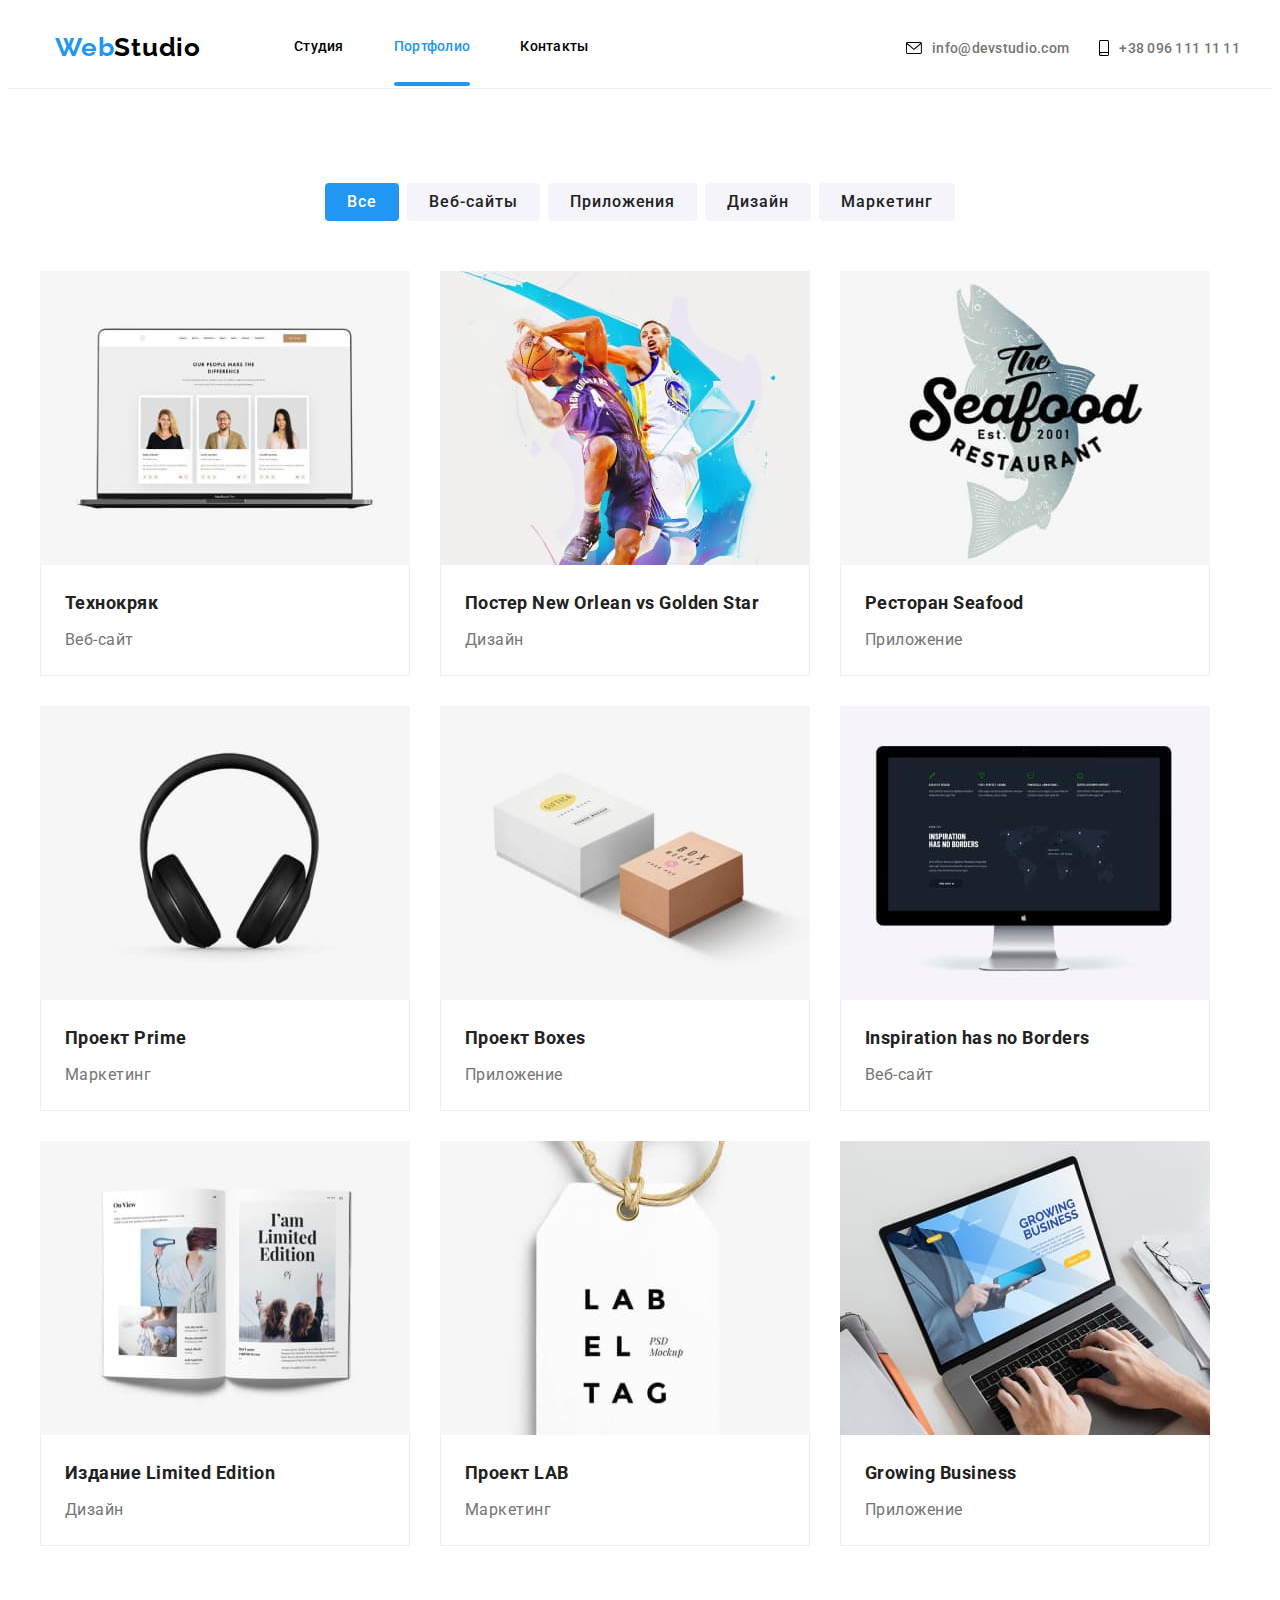
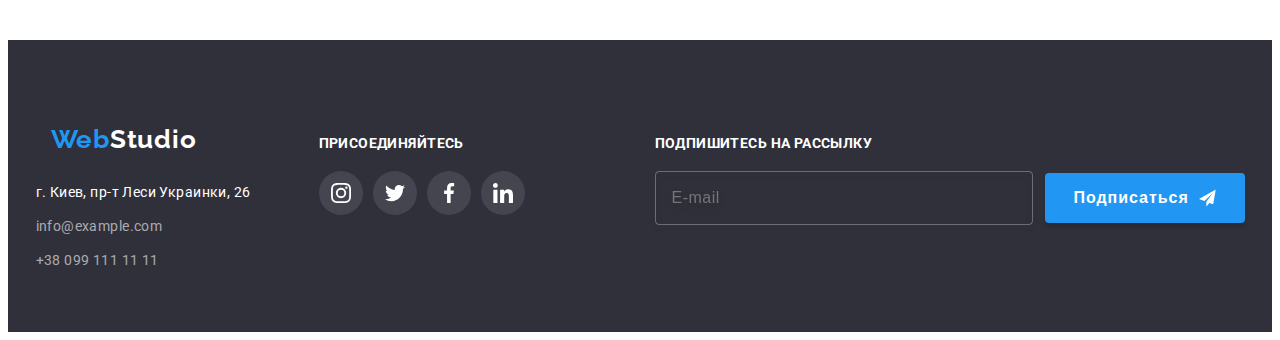
==== commit a879fbb9: "зміни" ====
--- a/portfolio.html
+++ b/portfolio.html
@@ -82,7 +82,7 @@
                         <div class="portfolio__div">
                             <a class="link portfolio__items" href="./images/portfolio/img1.jpg"><img src="./images/portfolio/img1.jpg" alt="Изображение" /></a>
                             <div class="overlay">
-                                <p class="overlay-text">
+                                <p class="overlay__text">
                                     Ресурс предлагает комплексные предложения с разным уровнем функционала и сервисов. Все это позволит посетителю получить исчерпывающие сведения о компании или частном лице.
                                 </p>
                             </div>
@@ -96,7 +96,7 @@
                         <div class="portfolio__div">
                             <a class="link portfolio__items" href="./images/portfolio/img2.jpg"><img src="./images/portfolio/img2.jpg" alt="Изображение" /></a>
                             <div class="overlay">
-                                <p class="overlay-text">
+                                <p class="overlay__text">
                                     Ресурс предлагает комплексные предложения с разным уровнем функционала и сервисов. Все это позволит посетителю получить исчерпывающие сведения о компании или частном лице.
                                 </p>
                             </div>
@@ -110,7 +110,7 @@
                         <div class="portfolio__div">
                             <a class="link portfolio__items" href="./images/portfolio/img3.jpg"><img src="./images/portfolio/img3.jpg" alt="Изображение" /></a>
                             <div class="overlay">
-                                <p class="overlay-text">
+                                <p class="overlay__text">
                                     Ресурс предлагает комплексные предложения с разным уровнем функционала и сервисов. Все это позволит посетителю получить исчерпывающие сведения о компании или частном лице.
                                 </p>
                             </div>
@@ -124,7 +124,7 @@
                         <div class="portfolio__div">
                             <a class="link portfolio__items" href="./images/portfolio/img4.jpg"><img src="./images/portfolio/img4.jpg" alt="Изображение" /></a>
                             <div class="overlay">
-                                <p class="overlay-text">
+                                <p class="overlay__text">
                                     Ресурс предлагает комплексные предложения с разным уровнем функционала и сервисов. Все это позволит посетителю получить исчерпывающие сведения о компании или частном лице.
                                 </p>
                             </div>
@@ -138,7 +138,7 @@
                         <div class="portfolio__div">
                             <a class="link portfolio__items" href="./images/portfolio/img5.jpg"><img src="./images/portfolio/img5.jpg" alt="Изображение" /></a>
                             <div class="overlay">
-                                <p class="overlay-text">
+                                <p class="overlay__text">
                                     Ресурс предлагает комплексные предложения с разным уровнем функционала и сервисов. Все это позволит посетителю получить исчерпывающие сведения о компании или частном лице.
                                 </p>
                             </div>
@@ -152,7 +152,7 @@
                         <div class="portfolio__div">
                             <a class="link portfolio__items" href="./images/portfolio/img6.jpg"><img src="./images/portfolio/img6.jpg" alt="Изображение" /></a>
                             <div class="overlay">
-                                <p class="overlay-text">
+                                <p class="overlay__text">
                                     Ресурс предлагает комплексные предложения с разным уровнем функционала и сервисов. Все это позволит посетителю получить исчерпывающие сведения о компании или частном лице.
                                 </p>
                             </div>
@@ -166,7 +166,7 @@
                         <div class="portfolio__div">
                             <a class="link portfolio__items" href="./images/portfolio/img7.jpg"><img src="./images/portfolio/img7.jpg" alt="Изображение" /></a>
                             <div class="overlay">
-                                <p class="overlay-text">
+                                <p class="overlay__text">
                                     Ресурс предлагает комплексные предложения с разным уровнем функционала и сервисов. Все это позволит посетителю получить исчерпывающие сведения о компании или частном лице.
                                 </p>
                             </div>
@@ -180,7 +180,7 @@
                         <div class="portfolio__div">
                             <a class="link portfolio__items" href="./images/portfolio/img8.jpg"><img src="./images/portfolio/img8.jpg" alt="Изображение" /></a>
                             <div class="overlay">
-                                <p class="overlay-text">
+                                <p class="overlay__text">
                                     Ресурс предлагает комплексные предложения с разным уровнем функционала и сервисов. Все это позволит посетителю получить исчерпывающие сведения о компании или частном лице.
                                 </p>
                             </div>
@@ -194,7 +194,7 @@
                         <div class="portfolio__div">
                             <a class="link portfolio__items" href="./images/portfolio/img9.jpg"><img src="./images/portfolio/img9.jpg" alt="Изображение" /></a>
                             <div class="overlay">
-                                <p class="overlay-text">
+                                <p class="overlay__text">
                                     Ресурс предлагает комплексные предложения с разным уровнем функционала и сервисов. Все это позволит посетителю получить исчерпывающие сведения о компании или частном лице.
                                 </p>
                             </div>
@@ -214,10 +214,10 @@
         <div class="container footer__container">
             <address class="contacts-address" id="contacts">
           <div class="contacts-addres">
-            <a class="logo link footer-logo" href="./index.html"
+            <a class="logo link footer__logo" href="./index.html"
               >Web<span class="accent-ft">Studio</span></a
             >
-            <div class="footer-list">
+            <div class="footer__list">
               <ul class="list footer__contact">
                 <li class="footer__item">
                   <a
@@ -229,10 +229,10 @@
                   >
                 </li>
                 <li class="footer__item">
-                  <a class="link footer-mail" href="mailto:info@example.com">info@example.com</a>
+                  <a class="link footer__mail" href="mailto:info@example.com">info@example.com</a>
                 </li>
                 <li class="footer__item">
-                  <a class="link footer-pfone" href="tel:+380991111111">+38 099 111 11 11</a>
+                  <a class="link footer__pfone" href="tel:+380991111111">+38 099 111 11 11</a>
                 </li>
               </ul>
             </div>
@@ -240,31 +240,31 @@
         </address>
 
             <div class="social">
-                <h2 class="social__header">Присоединяйтесь</h2>
+                <h2 class="socials__header">Присоединяйтесь</h2>
                 <ul class="socials list">
                     <li class="socials-item">
-                        <a class="socials__link footer-link link" href="" target="_blank" rel="noopener noreferrer" aria-label="instagram">
+                        <a class="socials__link footer__link link" href="" target="_blank" rel="noopener noreferrer" aria-label="instagram">
                             <svg class="socials-icon" width="20" height="20">
                   <use fill="#fff" href="./icons/SVG/icons.svg#instagram"></use>
                 </svg>
                         </a>
                     </li>
                     <li class="socials__item">
-                        <a class="socials__link footer-link link" href="" target="_blank" rel="noopener noreferrer" aria-label="twitter">
+                        <a class="socials__link footer__link link" href="" target="_blank" rel="noopener noreferrer" aria-label="twitter">
                             <svg class="socials-icon" width="20" height="20">
                   <use fill="#fff" href="./icons/SVG/icons.svg#twitter"></use>
                 </svg>
                         </a>
                     </li>
                     <li class="socials__item">
-                        <a class="socials__link footer-link link" href="" target="_blank" rel="noopener noreferrer" aria-label="facebook">
+                        <a class="socials__link footer__link link" href="" target="_blank" rel="noopener noreferrer" aria-label="facebook">
                             <svg class="socials-icon" width="20" height="20">
                   <use fill="#fff" href="./icons/SVG/icons.svg#facebook"></use>
                 </svg>
                         </a>
                     </li>
                     <li class="socials__item">
-                        <a class="socials__link footer-link link" href="" target="_blank" rel="noopener noreferrer" aria-label="linkedin">
+                        <a class="socials__link footer__link link" href="" target="_blank" rel="noopener noreferrer" aria-label="linkedin">
                             <svg class="socials-icon" width="20" height="20">
                   <use fill="#fff" href="./icons/SVG/icons.svg#linkedin"></use>
                 </svg>
@@ -273,14 +273,14 @@
                 </ul>
             </div>
             <form class="form" autocomplete="off">
-                <strong class="form-title">Подпишитесь на рассылку</strong>
-                <div class="form-subsc">
-                    <label class="form-label">
-              <input class="form-input" type="email" name="user-email" placeholder="E-mail" />
+                <strong class="form__title">Подпишитесь на рассылку</strong>
+                <div class="form__subsc">
+                    <label class="form__label">
+              <input class="form__input" type="email" name="user-email" placeholder="E-mail" />
             </label>
-                    <button class="form-button" type="submit">
+                    <button class="form__button" type="submit">
               Подписаться
-              <svg class="form-icon" width="20" height="20">
+              <svg class="form__icon" width="24" height="24">
                 <use href="./icons/SVG/icons.svg#send-icon"></use>
               </svg>
             </button>
--- a/css/main.min.css
+++ b/css/main.min.css
@@ -1 +1 @@
-:root{--main-font: "Roboto", sans-serif;--logo-font: "Raleway", sans-serif;--main-txt-cl: #757575;--title-txt-cl: #212121;--accent-cl: #2196F3;--btn-txt-cl: #ffffff;--dark-cl: #000000;--light-cl: #ffffff;--anim: 250ms cubic-bezier(0.4, 0, 0.2, 1)}.visuaaly-hidden{position:absolute;white-space:nowrap;width:1px;height:1px;overflow:hidden;border:0;padding:0;clip:rect(0 0 0 0);-webkit-clip-path:inset(50%);clip-path:inset(50%);margin:-1px}body{-webkit-transition-property:color;transition-property:color;-webkit-transition-duration:250ms;transition-duration:250ms;-webkit-transition-timing-function:cubic-bezier(0.4, 0, 0.2, 1);transition-timing-function:cubic-bezier(0.4, 0, 0.2, 1);-webkit-transition-delay:0ms;transition-delay:0ms;font-family:var(--main-font);color:var(--main-txt-cl)}.no-scroll{overflow:hidden}h1,h2,h3,h4,h5,h6,p{margin:0}img{display:block;max-width:100%;height:auto;-o-object-fit:cover;object-fit:cover;-o-object-position:center;object-position:center}.link{text-decoration:none;color:currentColor}.list{list-style:none;padding:0;margin:0}.container{width:1200px;padding-left:15px;padding-right:15px;margin-left:auto;margin-right:auto}.bnt{display:-webkit-box;display:-ms-flexbox;display:flex;-webkit-box-pack:center;-ms-flex-pack:center;justify-content:center;margin-bottom:50px;gap:8px;cursor:pointer}.bnt:hover,.bnt:focus{color:var(--btn-txt-cl);background-color:var(--accent-txt-cl)}.button-action{max-width:250px;min-width:160px;max-height:50px;padding:10px 32px;-webkit-box-shadow:0px 4px 4px rgba(0,0,0,.15);box-shadow:0px 4px 4px rgba(0,0,0,.15);border-radius:4px;margin-top:30px;font-family:inherit;font-weight:700;font-size:16px;line-height:1.875;letter-spacing:.06em;color:var(--btn-txt-cl);background-color:var(--accent-cl);cursor:pointer;border:none;-webkit-transition-property:background-color;transition-property:background-color;-webkit-transition:background-color var(--anim);transition:background-color var(--anim)}.button-action:hover,.button-action:focus{background-color:#188ce8}.filter-list{display:-webkit-box;display:-ms-flexbox;display:flex;-webkit-box-align:center;-ms-flex-align:center;align-items:center;gap:8px}.button-filter{padding:6px 22px;font-family:inherit;font-weight:500;font-size:16px;line-height:1.625;letter-spacing:.06em;color:var(--title-txt-cl);background-color:#f5f4fa;border:none;cursor:pointer;border-radius:4px;-webkit-transition-property:background-color,color,-webkit-box-shadow;transition-property:background-color,color,-webkit-box-shadow;transition-property:background-color,color,box-shadow;transition-property:background-color,color,box-shadow,-webkit-box-shadow;-webkit-transition:background-color var(--anim),color var(--anim),-webkit-box-shadow var(--anim);transition:background-color var(--anim),color var(--anim),-webkit-box-shadow var(--anim);transition:background-color var(--anim),color var(--anim),box-shadow var(--anim);transition:background-color var(--anim),color var(--anim),box-shadow var(--anim),-webkit-box-shadow var(--anim)}.button-filter:hover,.button-filter:focus{color:#fff;background-color:var(--accent-cl);-webkit-box-shadow:0px 3px 1px rgba(0,0,0,.1),0px 1px 2px rgba(0,0,0,.08),0px 2px 2px rgba(0,0,0,.12);box-shadow:0px 3px 1px rgba(0,0,0,.1),0px 1px 2px rgba(0,0,0,.08),0px 2px 2px rgba(0,0,0,.12)}.current-item{color:#fff;background-color:var(--accent-cl)}.socials{display:-webkit-box;display:-ms-flexbox;display:flex;-webkit-box-align:center;-ms-flex-align:center;align-items:center;-webkit-box-pack:center;-ms-flex-pack:center;justify-content:center;gap:10px;margin-top:16px}.social__header{-webkit-box-align:center;-ms-flex-align:center;align-items:center;-webkit-box-pack:center;-ms-flex-pack:center;justify-content:center;font-weight:700;font-size:14px;line-height:1.1428571429;letter-spacing:.03em;text-transform:uppercase;color:#fff;margin-bottom:20px}.socials__link{display:-webkit-box;display:-ms-flexbox;display:flex;-webkit-box-align:center;-ms-flex-align:center;align-items:center;-webkit-box-pack:center;-ms-flex-pack:center;justify-content:center;width:44px;height:44px;fill:#afb1b8;background-color:#fff;border-radius:50%;-webkit-transition-property:background-color,fill;transition-property:background-color,fill;-webkit-transition:background-color var(--anim),fill var(--anim);transition:background-color var(--anim),fill var(--anim)}.socials__link:hover,.socials__link:focus{background-color:var(--accent-cl);fill:#fff}.footer-link{background-color:rgba(255,255,255,.1);fill:#fff}.backdrop{position:fixed;top:0;left:0;z-index:1000;width:100%;height:100%;background-color:rgba(0,0,0,.2);opacity:1;visibility:visible;pointer-events:initial;-webkit-transition:opacity var(--anim),visibility var(--anim);transition:opacity var(--anim),visibility var(--anim)}.backdrop.is-hidden{opacity:0;visibility:hidden;pointer-events:none}.modal{position:absolute;top:50%;left:50%;-webkit-transform:translate(-50%, -50%) scale(1);transform:translate(-50%, -50%) scale(1);width:528px;height:581px;padding:40px;background-color:#fff;-webkit-box-shadow:0px 1px 3px rgba(0,0,0,.12),0px 1px 1px rgba(0,0,0,.14),0px 2px 1px rgba(0,0,0,.2);box-shadow:0px 1px 3px rgba(0,0,0,.12),0px 1px 1px rgba(0,0,0,.14),0px 2px 1px rgba(0,0,0,.2);border-radius:4px;opacity:1;-webkit-transition:opacity var(--anim) 250ms,-webkit-transform var(--anim) 250ms;transition:opacity var(--anim) 250ms,-webkit-transform var(--anim) 250ms;transition:transform var(--anim) 250ms,opacity var(--anim) 250ms;transition:transform var(--anim) 250ms,opacity var(--anim) 250ms,-webkit-transform var(--anim) 250ms}.backdrop.is-hidden .modal{opacity:0;-webkit-transform:translate(-50%, -50%) scale(0.2);transform:translate(-50%, -50%) scale(0.2)}.modal-btn{position:absolute;top:10px;right:10px;display:-webkit-box;display:-ms-flexbox;display:flex;-webkit-box-align:center;-ms-flex-align:center;align-items:center;-webkit-box-pack:center;-ms-flex-pack:center;justify-content:center;width:30px;height:30px;padding:0;border-radius:50%;border:1px solid rgba(0,0,0,.1);background-color:rgba(0,0,0,0);cursor:pointer}.modal-btn-icon:focus,.modal-btn-icon:hover{fill:var(--accent-cl);-webkit-transition:fill var(--anim);transition:fill var(--anim)}.register-form{text-align:center}.register-form-title{display:block;margin-bottom:12px;font-family:"Roboto";font-weight:700;font-size:20px;line-height:1.15;text-align:center;letter-spacing:.03em;color:#212121}.register-form-group{margin-bottom:10px}.register-form-wrap{position:relative;display:block;margin-bottom:12px}.register-form-wrap:last-child{margin-bottom:0}.register-form-label{display:block;text-align:left;margin-bottom:4px;font-weight:400;font-size:12px;line-height:1.1666666667;letter-spacing:.01em;color:#757575}.register-form-input,.register-form-message{width:100%;border:1px solid rgba(33,33,33,.2);padding:10px;padding-left:50px;border-radius:4px;outline:rgba(0,0,0,0)}.register-form-message{padding-top:12px;padding-left:16px;font-weight:400;font-size:12px;line-height:1.1666666667;letter-spacing:.01em;color:rgba(117,117,117,.5);height:120px;resize:none}.register-form-item{position:relative}.register-form-item:hover .register-form-input,.register-form-item:focus-within .register-form-input{border-color:var(--accent-cl);-webkit-transition:border-color var(--anim);transition:border-color var(--anim);cursor:pointer}.register-form-item:hover .register-form-icon,.register-form-item:focus-within .register-form-icon{fill:var(--accent-cl);-webkit-transition:fill var(--anim);transition:fill var(--anim);cursor:pointer}.register-form-icon{position:absolute;top:50%;left:15px;width:18px;height:18px;-webkit-transform:translateY(-50%);transform:translateY(-50%);-webkit-transition:fill var(--anim);transition:fill var(--anim)}.register-form-message:focus,.register-form-message:hover{border:1px solid var(--accent-cl);background-color:rgba(0,0,0,0);cursor:pointer}.register-form-agreement{display:-webkit-inline-box;display:-ms-inline-flexbox;display:inline-flex;-webkit-box-align:center;-ms-flex-align:center;align-items:center;-webkit-box-pack:center;-ms-flex-pack:center;justify-content:center;gap:8px;margin-bottom:30px;cursor:pointer}.register-icon-uncheck,.register-icon-check{width:16px;height:15px}.register-checkbox:checked+.register-icon .register-icon-uncheck{opacity:0;-webkit-transition:opacity var(--anim);transition:opacity var(--anim)}.register-icon-check{opacity:0;fill:var(--accent-cl);-webkit-transition:opacity var(--anim);transition:opacity var(--anim)}.register-icon-check:focus,.register-icon-check:hover{fill:var(--accent-cl);-webkit-transition:fill var(--anim);transition:fill var(--anim);cursor:pointer}.register-checkbox:checked+.register-icon .register-icon-check{opacity:1}.register-form-agreement-text{text-align:center;font-weight:400;font-size:14px;line-height:1.7142857143;letter-spacing:.03em;color:#757575;-webkit-user-select:none;-moz-user-select:none;-ms-user-select:none;user-select:none;text-underline-position:under}.register-form-agreement-link{color:var(--accent-cl)}.register-form-btn{display:-webkit-inline-box;display:-ms-inline-flexbox;display:inline-flex;-webkit-box-align:center;-ms-flex-align:center;align-items:center;text-align:center;padding:10px 56px;font-weight:700;font-size:16px;line-height:1.875;letter-spacing:.06em;color:#fff;background-color:var(--accent-cl);-webkit-box-shadow:0px 4px 4px rgba(0,0,0,.15);box-shadow:0px 4px 4px rgba(0,0,0,.15);border-radius:4px;cursor:pointer;-webkit-transition:opacity var(--anim);transition:opacity var(--anim)}.register-form-btn:focus,.register-form-btn:hover{background-color:#188ce8;-webkit-transition:background-color var(--anim);transition:background-color var(--anim);cursor:pointer}.form{display:inline-block;gap:8px;margin-left:100px}.form-title{-webkit-box-align:center;-ms-flex-align:center;align-items:center;-webkit-box-pack:center;-ms-flex-pack:center;justify-content:center;display:block;margin-bottom:20px;font-weight:700;font-size:14px;line-height:16px;letter-spacing:.03em;text-transform:uppercase;color:#fff}.form-subsc{display:-webkit-box;display:-ms-flexbox;display:flex;cursor:pointer;-webkit-box-align:center;-ms-flex-align:center;align-items:center;-webkit-box-pack:center;-ms-flex-pack:center;justify-content:center}.form-input{display:inline-block;font-weight:400;font-size:16px;line-height:1.25;letter-spacing:.03em;display:-webkit-box;display:-ms-flexbox;display:flex;-webkit-box-align:center;-ms-flex-align:center;align-items:center;padding-left:16px;margin-right:12px;color:rgba(255,255,255,.6);background-color:rgba(0,0,0,0);width:358px;height:50px;border:1px solid rgba(255,255,255,.3);-webkit-filter:drop-shadow(0px 4px 4px rgba(0, 0, 0, 0.15));filter:drop-shadow(0px 4px 4px rgba(0, 0, 0, 0.15));border-radius:4px}.form-button{-webkit-box-align:center;-ms-flex-align:center;align-items:center;-webkit-box-pack:center;-ms-flex-pack:center;justify-content:center;gap:10px;font-weight:700;font-size:16px;line-height:1.875;letter-spacing:.06em;color:#fff;-webkit-box-shadow:0px 4px 4px rgba(0,0,0,.15);box-shadow:0px 4px 4px rgba(0,0,0,.15);border-radius:4px;padding:10px 29px;background-color:var(--accent-cl);cursor:pointer;border:none;-webkit-transition-property:background-color;transition-property:background-color;-webkit-transition:background-color var(--anim);transition:background-color var(--anim)}.form-icon{-webkit-box-align:center;-ms-flex-align:center;align-items:center;-webkit-box-pack:center;-ms-flex-pack:center;justify-content:center;cursor:pointer}.form-button:hover,.form-button:focus{background-color:#188ce8}.header{border-bottom:1px solid #ececec}.header__container{display:-webkit-box;display:-ms-flexbox;display:flex;-webkit-box-align:center;-ms-flex-align:center;align-items:center}.logo{display:block;margin-top:24px;margin-right:93px;margin-bottom:25px;margin-left:15px;font-family:var(--logo-font);font-weight:700;font-size:26px;line-height:1.1923076923;letter-spacing:.03em;color:var(--accent-cl)}.accent{color:var(--dark-cl)}.accent-ft{color:var(--light-cl)}.header__nav{margin-right:auto;font-family:var(--main-font);font-weight:500;font-size:14px;line-height:1.1428571429;letter-spacing:.02em}.header__list{display:-webkit-box;display:-ms-flexbox;display:flex;gap:50px}.header__link{padding-top:32px;padding-bottom:32px;color:#000}.header__link:hover,.header__link:focus{color:var(--accent-cl)}.current-page{color:var(--accent-cl)}.current-page::after{content:"";position:relative;top:28px;display:block;width:100%;height:4px;background-color:var(--accent-cl);border-radius:2px}.hero__container{-webkit-box-align:center;-ms-flex-align:center;align-items:center;text-align:center}.hero{background-color:#2f303a;background-image:-webkit-gradient(linear, left top, left bottom, from(rgba(47, 48, 58, 0.4)), to(rgba(47, 48, 58, 0.4))),url(../images/Img.jpg);background-image:linear-gradient(rgba(47, 48, 58, 0.4), rgba(47, 48, 58, 0.4)),url(../images/Img.jpg);background-size:cover;padding-top:200px;padding-bottom:200px}.hero__title{width:696px;margin:auto;font-weight:900;font-size:44px;line-height:1.3636363636;letter-spacing:.06em;color:#fff;text-transform:uppercase}.button-action{max-width:250px;min-width:160px;max-height:50px;padding:10px 32px;-webkit-box-shadow:0px 4px 4px rgba(0,0,0,.15);box-shadow:0px 4px 4px rgba(0,0,0,.15);border-radius:4px;margin-top:30px;font-family:inherit;font-weight:700;font-size:16px;line-height:1.875;letter-spacing:.06em;color:var(--btn-txt-cl);background-color:var(--accent-cl);cursor:pointer;border:none;-webkit-transition-property:background-color;transition-property:background-color;-webkit-transition:background-color var(--anim);transition:background-color var(--anim)}.button-action:hover,.button-action:focus{background-color:#188ce8}.feature{padding-top:94px;padding-bottom:94px}.feature__container{display:-webkit-box;display:-ms-flexbox;display:flex}.feature__list{display:-webkit-box;display:-ms-flexbox;display:flex;-webkit-box-align:center;-ms-flex-align:center;align-items:center;gap:30px}.feature__item{display:block}.feature__div{display:-webkit-box;display:-ms-flexbox;display:flex;-webkit-box-align:center;-ms-flex-align:center;align-items:center;-webkit-box-pack:center;-ms-flex-pack:center;justify-content:center;width:270px;height:120px;color:#303030;background-color:#f5f4fa;border-radius:4px;margin-bottom:30px}.feature__title{margin-bottom:10px;font-weight:700;font-size:14px;line-height:1.1428571429;letter-spacing:.03em;text-transform:uppercase;color:var(--title-txt-cl)}.feature__txt{width:270px;font-weight:400;font-size:14px;line-height:1.7142857143;letter-spacing:.03em;color:var(--main-txt-cl)}.job__list{display:-webkit-box;display:-ms-flexbox;display:flex;gap:30px;padding-bottom:94px}.job__item{position:relative}.job__title,.team__title,.clients__title{margin-bottom:50px;font-weight:700;font-size:36px;line-height:1.1666666667;text-align:center;letter-spacing:.03em;color:var(--title-txt-cl)}.job__txt{position:absolute;right:0;bottom:0;display:-webkit-box;display:-ms-flexbox;display:flex;-webkit-box-pack:center;-ms-flex-pack:center;justify-content:center;-webkit-box-align:center;-ms-flex-align:center;align-items:center;width:100%;height:23.8095238095%;background:rgba(47,48,58,.8);font-weight:700;line-height:1.1428571429;text-transform:uppercase;color:#fff}.team{padding-top:94px;padding-bottom:94px;background:#f5f4fa}.team__title{margin-bottom:50px;font-weight:700;font-size:36px;line-height:1.1666666667;text-align:center;letter-spacing:.03em;color:var(--title-txt-cl)}.team__list{display:-webkit-box;display:-ms-flexbox;display:flex;-ms-flex-wrap:wrap;flex-wrap:wrap;gap:30px}.team__wrapper{border-top:none;padding-top:30px;padding-bottom:30px;padding-left:5px;padding-right:5px;background:#fff;-webkit-box-shadow:0px 1px 3px rgba(0,0,0,.12),0px 1px 1px rgba(0,0,0,.14),0px 2px 1px rgba(0,0,0,.2);box-shadow:0px 1px 3px rgba(0,0,0,.12),0px 1px 1px rgba(0,0,0,.14),0px 2px 1px rgba(0,0,0,.2);border-radius:0px 0px 4px 4px}.clients{padding-top:94px;padding-bottom:94px}.clients__title{margin-bottom:50px;font-weight:700;font-size:36px;line-height:1.1666666667;text-align:center;letter-spacing:.03em;color:var(--title-txt-cl)}.clients__list{display:-webkit-box;display:-ms-flexbox;display:flex;-ms-flex-wrap:wrap;flex-wrap:wrap;gap:30px}.clients__link{display:-webkit-box;display:-ms-flexbox;display:flex;-webkit-box-align:center;-ms-flex-align:center;align-items:center;-webkit-box-pack:center;-ms-flex-pack:center;justify-content:center;width:170px;height:92px;fill:#afb1b8;border:1px solid #afb1b8;border-radius:4px;-webkit-transition-property:border,fill;transition-property:border,fill;-webkit-transition:background-color var(--anim),fill var(--anim);transition:background-color var(--anim),fill var(--anim)}.clients__link:hover,.clients__link:focus{fill:var(--accent-cl);border:1px solid var(--accent-cl)}.portfolio{padding-top:94px;padding-bottom:94px}.portfolio__list{display:-webkit-box;display:-ms-flexbox;display:flex;-ms-flex-wrap:wrap;flex-wrap:wrap;gap:30px}.portfolio__dsc{background-color:#fff;border:1px solid #eee;border-top:none;padding:20px 24px}.portfolio__list{display:-webkit-box;display:-ms-flexbox;display:flex;letter-spacing:.03em;-webkit-transition-property:-webkit-box-shadow;transition-property:-webkit-box-shadow;transition-property:box-shadow;transition-property:box-shadow, -webkit-box-shadow;-webkit-transition:-webkit-box-shadow var(--anim);transition:-webkit-box-shadow var(--anim);transition:box-shadow var(--anim);transition:box-shadow var(--anim), -webkit-box-shadow var(--anim)}.portfolio-img{width:370px;height:294px}.portfolio__div{position:relative;overflow:hidden;-webkit-transition:-webkit-box-shadow;transition:-webkit-box-shadow;transition:box-shadow;transition:box-shadow, -webkit-box-shadow}.overlay{position:absolute;top:0;left:0;-webkit-transform:translateY(100%);transform:translateY(100%);display:-webkit-box;display:-ms-flexbox;display:flex;-webkit-box-align:center;-ms-flex-align:center;align-items:center;-webkit-box-pack:center;-ms-flex-pack:center;justify-content:center;width:100%;height:100%;padding:63px 24px;background-color:rgba(33,150,243,.9);-webkit-transition:-webkit-transform var(--anim);transition:-webkit-transform var(--anim);transition:transform var(--anim);transition:transform var(--anim), -webkit-transform var(--anim)}.portfolio__item:hover,.portfolio__item:focus{cursor:pointer;-webkit-box-shadow:0px 1px 1px rgba(0,0,0,.12),0px 4px 4px rgba(0,0,0,.06),1px 4px 6px rgba(0,0,0,.16);box-shadow:0px 1px 1px rgba(0,0,0,.12),0px 4px 4px rgba(0,0,0,.06),1px 4px 6px rgba(0,0,0,.16)}.portfolio__item:focus .overlay,.portfolio__item:hover .overlay{-webkit-transform:translateY(0);transform:translateY(0)}.overlay-text{font-family:var(--main-font);font-weight:400;font-size:18px;line-height:1.5555555556;letter-spacing:.03em;color:#fff;text-align:left;-webkit-user-select:none;-moz-user-select:none;-ms-user-select:none;user-select:none}.portfolio__title{margin-bottom:4px;font-weight:700;font-size:18px;line-height:2;color:var(--title-txt-cl)}.portfolio__txt{font-weight:400;font-size:16px;line-height:1.875;color:var(--main-txt-cl)}.mail,.phone{display:-webkit-box;display:-ms-flexbox;display:flex;-webkit-transition:color var(--anim);transition:color var(--anim)}.mail{margin-right:30px}.header__mail,.header__phone{display:-webkit-box;display:-ms-flexbox;display:flex;-webkit-box-align:center;-ms-flex-align:center;align-items:center;-webkit-box-pack:center;-ms-flex-pack:center;justify-content:center;padding-top:32px;padding-bottom:32px;font-family:var(--main-font);font-weight:500;font-size:14px;line-height:1.1428571429;letter-spacing:.02em;color:var(--main-txt-cl);-webkit-transition:color var(--anim);transition:color var(--anim)}.mail-icon,.phone-icon{margin-right:10px;color:var(--main-txt-cl);-webkit-transition-property:fill;transition-property:fill;-webkit-transition:fill var(--anim);transition:fill var(--anim)}.mail:hover,.mail:focus,.mail-icon:hover,.mail-icon:focus,.phone-icon:hover,.phone-icon:focus,.header__mail:hover,.header__mail:focus,.header__phone:hover,.header__phone:focus{color:var(--accent-cl);fill:var(--accent-cl)}.footer{display:-webkit-box;display:-ms-flexbox;display:flex;-webkit-box-align:center;-ms-flex-align:center;align-items:center;-webkit-box-pack:center;-ms-flex-pack:center;justify-content:center;padding-top:60px;padding-bottom:60px;background-color:#2f303a;font-family:var(--main-font);font-weight:400;font-size:14px;line-height:1.7142857143;letter-spacing:.03em}.footer-container{display:-webkit-box;display:-ms-flexbox;display:flex;-webkit-box-align:center;-ms-flex-align:center;align-items:center;-webkit-box-pack:center;-ms-flex-pack:center;justify-content:center}.contacts-address{display:inline-block;font-style:normal;gap:70px}.footer-logo{display:block;margin:0 0 20px 0;width:145px}.footer__item{margin-top:10px}.footer__contact{color:rgba(255,255,255,.6)}.footer__address{color:#fff}.social{display:inline-block;margin-left:70px}.social__header{-webkit-box-align:center;-ms-flex-align:center;align-items:center;-webkit-box-pack:center;-ms-flex-pack:center;justify-content:center;font-weight:700;font-size:14px;line-height:1.1428571429;letter-spacing:.03em;text-transform:uppercase;color:#fff;margin-bottom:20px}.footer-link{background-color:rgba(255,255,255,.1);fill:#fff}/*# sourceMappingURL=main.min.css.map */+:root{--main-font: "Roboto", sans-serif;--logo-font: "Raleway", sans-serif;--main-txt-cl: #757575;--title-txt-cl: #212121;--accent-cl: #2196F3;--btn-txt-cl: #ffffff;--dark-cl: #000000;--light-cl: #ffffff;--anim: 250ms cubic-bezier(0.4, 0, 0.2, 1)}.visuaaly-hidden{position:absolute;white-space:nowrap;width:1px;height:1px;overflow:hidden;border:0;padding:0;clip:rect(0 0 0 0);-webkit-clip-path:inset(50%);clip-path:inset(50%);margin:-1px}body{-webkit-transition-property:color;transition-property:color;-webkit-transition-duration:250ms;transition-duration:250ms;-webkit-transition-timing-function:cubic-bezier(0.4, 0, 0.2, 1);transition-timing-function:cubic-bezier(0.4, 0, 0.2, 1);-webkit-transition-delay:0ms;transition-delay:0ms;font-family:var(--main-font);color:var(--main-txt-cl)}.no-scroll{overflow:hidden}h1,h2,h3,h4,h5,h6,p{margin:0}img{display:block;max-width:100%;height:auto;-o-object-fit:cover;object-fit:cover;-o-object-position:center;object-position:center}.link{text-decoration:none;color:currentColor}.list{list-style:none;padding:0;margin:0}.container{width:1200px;padding-left:15px;padding-right:15px;margin-left:auto;margin-right:auto}.logo{display:block;margin-top:24px;margin-right:93px;margin-bottom:25px;margin-left:15px;font-family:var(--logo-font);font-weight:700;font-size:26px;line-height:1.1923076923;letter-spacing:.03em;color:var(--accent-cl)}.accent{color:var(--dark-cl)}.accent-ft{color:var(--light-cl)}.bnt{display:-webkit-box;display:-ms-flexbox;display:flex;-webkit-box-pack:center;-ms-flex-pack:center;justify-content:center;margin-bottom:50px;gap:8px;cursor:pointer}.bnt:hover,.bnt:focus{color:var(--btn-txt-cl);background-color:var(--accent-txt-cl)}.button-action{max-width:250px;min-width:160px;max-height:50px;padding:10px 32px;-webkit-box-shadow:0px 4px 4px rgba(0,0,0,.15);box-shadow:0px 4px 4px rgba(0,0,0,.15);border-radius:4px;margin-top:30px;font-family:inherit;font-weight:700;font-size:16px;line-height:1.875;letter-spacing:.06em;color:var(--btn-txt-cl);background-color:var(--accent-cl);cursor:pointer;border:none;-webkit-transition-property:background-color;transition-property:background-color;-webkit-transition:background-color var(--anim);transition:background-color var(--anim)}.button-action:hover,.button-action:focus{background-color:#188ce8}.filter-list{display:-webkit-box;display:-ms-flexbox;display:flex;-webkit-box-align:center;-ms-flex-align:center;align-items:center;gap:8px}.button-filter{padding:6px 22px;font-family:inherit;font-weight:500;font-size:16px;line-height:1.625;letter-spacing:.06em;color:var(--title-txt-cl);background-color:#f5f4fa;border:none;cursor:pointer;border-radius:4px;-webkit-transition-property:background-color,color,-webkit-box-shadow;transition-property:background-color,color,-webkit-box-shadow;transition-property:background-color,color,box-shadow;transition-property:background-color,color,box-shadow,-webkit-box-shadow;-webkit-transition:background-color var(--anim),color var(--anim),-webkit-box-shadow var(--anim);transition:background-color var(--anim),color var(--anim),-webkit-box-shadow var(--anim);transition:background-color var(--anim),color var(--anim),box-shadow var(--anim);transition:background-color var(--anim),color var(--anim),box-shadow var(--anim),-webkit-box-shadow var(--anim)}.button-filter:hover,.button-filter:focus{color:#fff;background-color:var(--accent-cl);-webkit-box-shadow:0px 3px 1px rgba(0,0,0,.1),0px 1px 2px rgba(0,0,0,.08),0px 2px 2px rgba(0,0,0,.12);box-shadow:0px 3px 1px rgba(0,0,0,.1),0px 1px 2px rgba(0,0,0,.08),0px 2px 2px rgba(0,0,0,.12)}.current-item{color:#fff;background-color:var(--accent-cl)}.overlay{position:absolute;top:0;left:0;-webkit-transform:translateY(100%);transform:translateY(100%);display:-webkit-box;display:-ms-flexbox;display:flex;-webkit-box-align:center;-ms-flex-align:center;align-items:center;-webkit-box-pack:center;-ms-flex-pack:center;justify-content:center;width:100%;height:100%;padding:63px 24px;background-color:rgba(33,150,243,.9);-webkit-transition:-webkit-transform var(--anim);transition:-webkit-transform var(--anim);transition:transform var(--anim);transition:transform var(--anim), -webkit-transform var(--anim)}.overlay-text{font-family:var(--main-font);font-weight:400;font-size:18px;line-height:1.5555555556;letter-spacing:.03em;color:#fff;text-align:left;-webkit-user-select:none;-moz-user-select:none;-ms-user-select:none;user-select:none}.socials{display:-webkit-box;display:-ms-flexbox;display:flex;-webkit-box-align:center;-ms-flex-align:center;align-items:center;-webkit-box-pack:center;-ms-flex-pack:center;justify-content:center;gap:10px;margin-top:16px}.socials__header{-webkit-box-align:center;-ms-flex-align:center;align-items:center;-webkit-box-pack:center;-ms-flex-pack:center;justify-content:center;font-weight:700;font-size:14px;line-height:1.1428571429;letter-spacing:.03em;text-transform:uppercase;color:#fff;margin-bottom:20px}.socials__link{display:-webkit-box;display:-ms-flexbox;display:flex;-webkit-box-align:center;-ms-flex-align:center;align-items:center;-webkit-box-pack:center;-ms-flex-pack:center;justify-content:center;width:44px;height:44px;fill:#afb1b8;background-color:#fff;border-radius:50%;-webkit-transition-property:background-color,fill;transition-property:background-color,fill;-webkit-transition:background-color var(--anim),fill var(--anim);transition:background-color var(--anim),fill var(--anim)}.socials__link:hover,.socials__link:focus{background-color:var(--accent-cl);fill:#fff}.backdrop{position:fixed;top:0;left:0;z-index:1000;width:100%;height:100%;background-color:rgba(0,0,0,.2);opacity:1;visibility:visible;pointer-events:initial;-webkit-transition:opacity var(--anim),visibility var(--anim);transition:opacity var(--anim),visibility var(--anim)}.backdrop.is-hidden{opacity:0;visibility:hidden;pointer-events:none}.backdrop.is-hidden .modal{opacity:0;-webkit-transform:translate(-50%, -50%) scale(0.2);transform:translate(-50%, -50%) scale(0.2)}.modal{position:absolute;top:50%;left:50%;-webkit-transform:translate(-50%, -50%) scale(1);transform:translate(-50%, -50%) scale(1);width:528px;height:581px;padding:40px;background-color:#fff;-webkit-box-shadow:0px 1px 3px rgba(0,0,0,.12),0px 1px 1px rgba(0,0,0,.14),0px 2px 1px rgba(0,0,0,.2);box-shadow:0px 1px 3px rgba(0,0,0,.12),0px 1px 1px rgba(0,0,0,.14),0px 2px 1px rgba(0,0,0,.2);border-radius:4px;opacity:1;-webkit-transition:opacity var(--anim) 250ms,-webkit-transform var(--anim) 250ms;transition:opacity var(--anim) 250ms,-webkit-transform var(--anim) 250ms;transition:transform var(--anim) 250ms,opacity var(--anim) 250ms;transition:transform var(--anim) 250ms,opacity var(--anim) 250ms,-webkit-transform var(--anim) 250ms}.modal-btn{position:absolute;top:10px;right:10px;display:-webkit-box;display:-ms-flexbox;display:flex;-webkit-box-align:center;-ms-flex-align:center;align-items:center;-webkit-box-pack:center;-ms-flex-pack:center;justify-content:center;width:30px;height:30px;padding:0;border-radius:50%;border:1px solid rgba(0,0,0,.1);background-color:rgba(0,0,0,0);cursor:pointer}.modal-btn-icon:focus,.modal-btn-icon:hover{fill:var(--accent-cl);-webkit-transition:fill var(--anim);transition:fill var(--anim)}.register-form{text-align:center}.register-form__title{display:block;margin-bottom:12px;font-family:"Roboto";font-weight:700;font-size:20px;line-height:1.15;text-align:center;letter-spacing:.03em;color:#212121}.register-form__group{margin-bottom:10px}.register-form__wrap{position:relative;display:block;margin-bottom:12px}.register-form__wrap:last-child{margin-bottom:0}.register-form__label{display:block;text-align:left;margin-bottom:4px;font-weight:400;font-size:12px;line-height:1.1666666667;letter-spacing:.01em;color:#757575}.register-form__input,.register-form__message{width:100%;border:1px solid rgba(33,33,33,.2);padding:10px;padding-left:50px;border-radius:4px;outline:rgba(0,0,0,0)}.register-form__input:focus,.register-form__input:hover,.register-form__message:focus,.register-form__message:hover{border:1px solid var(--accent-cl);background-color:rgba(0,0,0,0);cursor:pointer}.register-form__message{padding-top:12px;padding-left:16px;font-weight:400;font-size:12px;line-height:1.1666666667;letter-spacing:.01em;color:rgba(117,117,117,.5);height:120px;resize:none}.register-form__message:focus,.register-form__message:hover{border:1px solid var(--accent-cl);background-color:rgba(0,0,0,0);cursor:pointer}.register-form__item{position:relative}.register-form__item:hover .register-form__item__input,.register-form__item:focus-within .register-form__item__input{border-color:var(--accent-cl);-webkit-transition:border-color var(--anim);transition:border-color var(--anim);cursor:pointer}.register-form__item:hover .register-form__item__icon,.register-form__item:focus-within .register-form__item__icon{fill:var(--accent-cl);-webkit-transition:fill var(--anim);transition:fill var(--anim);cursor:pointer}.register-form__icon{position:absolute;top:50%;left:15px;width:18px;height:18px;-webkit-transform:translateY(-50%);transform:translateY(-50%);-webkit-transition:fill var(--anim);transition:fill var(--anim)}.register-form__icon:focus,.register-form__icon:hover{fill:var(--accent-cl);background-color:rgba(0,0,0,0);cursor:pointer}.register-form__agreement{display:-webkit-inline-box;display:-ms-inline-flexbox;display:inline-flex;-webkit-box-align:center;-ms-flex-align:center;align-items:center;-webkit-box-pack:center;-ms-flex-pack:center;justify-content:center;gap:8px;margin-bottom:30px;cursor:pointer}.register-form__agreement-text{text-align:center;font-weight:400;font-size:14px;line-height:1.7142857143;letter-spacing:.03em;color:#757575;-webkit-user-select:none;-moz-user-select:none;-ms-user-select:none;user-select:none;text-underline-position:under}.register-form__agreement-link{color:var(--accent-cl)}.register-form .register-icon-uncheck,.register-form .register-icon-check{width:16px;height:15px}.register-form .register-checkbox:checked+.register-icon .register-icon-uncheck{opacity:0;-webkit-transition:opacity var(--anim);transition:opacity var(--anim)}.register-form .register-icon-check{opacity:0;fill:var(--accent-cl);-webkit-transition:opacity var(--anim);transition:opacity var(--anim)}.register-form .register-icon-check:focus,.register-form .register-icon-check:hover{fill:var(--accent-cl);-webkit-transition:fill var(--anim);transition:fill var(--anim);cursor:pointer}.register-form .register-checkbox:checked+.register-icon .register-icon-check{opacity:1}.register-form__btn{display:-webkit-inline-box;display:-ms-inline-flexbox;display:inline-flex;-webkit-box-align:center;-ms-flex-align:center;align-items:center;text-align:center;padding:10px 56px;font-weight:700;font-size:16px;line-height:1.875;letter-spacing:.06em;color:#fff;background-color:var(--accent-cl);-webkit-box-shadow:0px 4px 4px rgba(0,0,0,.15);box-shadow:0px 4px 4px rgba(0,0,0,.15);border-radius:4px;cursor:pointer;-webkit-transition:opacity var(--anim);transition:opacity var(--anim)}.register-form__btn:focus,.register-form__btn:hover{background-color:#188ce8;-webkit-transition:background-color var(--anim);transition:background-color var(--anim);cursor:pointer}.form{display:inline-block;gap:8px;margin-left:100px}.form__title{-webkit-box-align:center;-ms-flex-align:center;align-items:center;-webkit-box-pack:center;-ms-flex-pack:center;justify-content:center;display:block;margin-bottom:20px;font-weight:700;font-size:14px;line-height:16px;letter-spacing:.03em;text-transform:uppercase;color:#fff}.form__subsc{display:-webkit-box;display:-ms-flexbox;display:flex;cursor:pointer;-webkit-box-align:center;-ms-flex-align:center;align-items:center;-webkit-box-pack:center;-ms-flex-pack:center;justify-content:center}.form__input{display:inline-block;font-weight:400;font-size:16px;line-height:1.25;letter-spacing:.03em;display:-webkit-box;display:-ms-flexbox;display:flex;-webkit-box-align:center;-ms-flex-align:center;align-items:center;padding-left:16px;margin-right:12px;color:rgba(255,255,255,.6);background-color:rgba(0,0,0,0);width:358px;height:50px;border:1px solid rgba(255,255,255,.3);-webkit-filter:drop-shadow(0px 4px 4px rgba(0, 0, 0, 0.15));filter:drop-shadow(0px 4px 4px rgba(0, 0, 0, 0.15));border-radius:4px}.form__button{display:-webkit-box;display:-ms-flexbox;display:flex;-webkit-box-align:center;-ms-flex-align:center;align-items:center;-webkit-box-pack:center;-ms-flex-pack:center;justify-content:center;gap:10px;width:200px;height:50px;font-weight:700;font-size:16px;line-height:1.875;letter-spacing:.06em;color:#fff;-webkit-box-shadow:0px 4px 4px rgba(0,0,0,.15);box-shadow:0px 4px 4px rgba(0,0,0,.15);border-radius:4px;padding:10px 29px;background-color:var(--accent-cl);cursor:pointer;border:none;-webkit-transition-property:background-color;transition-property:background-color;-webkit-transition:background-color var(--anim);transition:background-color var(--anim)}.form__button-text{font-style:normal;font-weight:700;font-size:16px;line-height:30px;-webkit-box-align:center;-ms-flex-align:center;align-items:center;text-align:center;letter-spacing:.06em;color:#fff}.form__icon{display:block;-webkit-box-align:center;-ms-flex-align:center;align-items:center;-webkit-box-pack:center;-ms-flex-pack:center;justify-content:center;cursor:pointer}.form__button:hover,.form__button:focus{background-color:#188ce8}.header{border-bottom:1px solid #ececec}.header__container{display:-webkit-box;display:-ms-flexbox;display:flex;-webkit-box-align:center;-ms-flex-align:center;align-items:center}.header__nav{margin-right:auto;font-family:var(--main-font);font-weight:500;font-size:14px;line-height:1.1428571429;letter-spacing:.02em}.header__list{display:-webkit-box;display:-ms-flexbox;display:flex;gap:50px}.header__link{padding-top:32px;padding-bottom:32px;color:#000}.header__link:hover,.header__link:focus{color:var(--accent-cl)}.current-page{color:var(--accent-cl)}.current-page::after{content:"";position:relative;top:28px;display:block;width:100%;height:4px;background-color:var(--accent-cl);border-radius:2px}.hero{background-color:#2f303a;background-image:-webkit-gradient(linear, left top, left bottom, from(rgba(47, 48, 58, 0.4)), to(rgba(47, 48, 58, 0.4))),url(../images/Img.jpg);background-image:linear-gradient(rgba(47, 48, 58, 0.4), rgba(47, 48, 58, 0.4)),url(../images/Img.jpg);background-size:cover;padding-top:200px;padding-bottom:200px}.hero__container{-webkit-box-align:center;-ms-flex-align:center;align-items:center;text-align:center}.hero__title{width:696px;margin:auto;font-weight:900;font-size:44px;line-height:1.3636363636;letter-spacing:.06em;color:#fff;text-transform:uppercase}.button-action{max-width:250px;min-width:160px;max-height:50px;padding:10px 32px;-webkit-box-shadow:0px 4px 4px rgba(0,0,0,.15);box-shadow:0px 4px 4px rgba(0,0,0,.15);border-radius:4px;margin-top:30px;font-family:inherit;font-weight:700;font-size:16px;line-height:1.875;letter-spacing:.06em;color:var(--btn-txt-cl);background-color:var(--accent-cl);cursor:pointer;border:none;-webkit-transition-property:background-color;transition-property:background-color;-webkit-transition:background-color var(--anim);transition:background-color var(--anim)}.button-action:hover,.button-action:focus{background-color:#188ce8}.feature{padding-top:94px;padding-bottom:94px}.feature__container{display:-webkit-box;display:-ms-flexbox;display:flex}.feature__list{display:-webkit-box;display:-ms-flexbox;display:flex;-webkit-box-align:center;-ms-flex-align:center;align-items:center;gap:30px}.feature__item{display:block}.feature__div{display:-webkit-box;display:-ms-flexbox;display:flex;-webkit-box-align:center;-ms-flex-align:center;align-items:center;-webkit-box-pack:center;-ms-flex-pack:center;justify-content:center;width:270px;height:120px;color:#303030;background-color:#f5f4fa;border-radius:4px;margin-bottom:30px}.feature__title{margin-bottom:10px;font-weight:700;font-size:14px;line-height:1.1428571429;letter-spacing:.03em;text-transform:uppercase;color:var(--title-txt-cl)}.feature__txt{width:270px;font-weight:400;font-size:14px;line-height:1.7142857143;letter-spacing:.03em;color:var(--main-txt-cl)}.job__list{display:-webkit-box;display:-ms-flexbox;display:flex;gap:30px;padding-bottom:94px}.job__item{position:relative}.job__title{margin-bottom:50px;font-weight:700;font-size:36px;line-height:1.1666666667;text-align:center;letter-spacing:.03em;color:var(--title-txt-cl)}.job__txt{position:absolute;right:0;bottom:0;display:-webkit-box;display:-ms-flexbox;display:flex;-webkit-box-pack:center;-ms-flex-pack:center;justify-content:center;-webkit-box-align:center;-ms-flex-align:center;align-items:center;width:100%;height:23.8095238095%;background:rgba(47,48,58,.8);font-weight:700;line-height:1.1428571429;text-transform:uppercase;color:#fff}.team{padding-top:94px;padding-bottom:94px;background-color:#f5f4fa;text-align:center;letter-spacing:.03em}.team__title{margin-bottom:50px;font-weight:700;font-size:36px;line-height:1.1666666667;text-align:center;letter-spacing:.03em;color:var(--title-txt-cl)}.team__list{display:-webkit-box;display:-ms-flexbox;display:flex;-ms-flex-wrap:wrap;flex-wrap:wrap;gap:30px}.team__wrapper{border-top:none;padding-top:30px;padding-bottom:30px;padding-left:5px;padding-right:5px;background:#fff;-webkit-box-shadow:0px 1px 3px rgba(0,0,0,.12),0px 1px 1px rgba(0,0,0,.14),0px 2px 1px rgba(0,0,0,.2);box-shadow:0px 1px 3px rgba(0,0,0,.12),0px 1px 1px rgba(0,0,0,.14),0px 2px 1px rgba(0,0,0,.2);border-radius:0px 0px 4px 4px}.team__hd{margin-bottom:10px;font-weight:500;font-size:16px;line-height:1.1875;color:var(--title-txt-cl)}.team__txt{font-weight:400;font-size:16px;line-height:1.1875;color:var(--main-txt-cl)}.clients{padding-top:94px;padding-bottom:94px}.clients__title{margin-bottom:50px;font-weight:700;font-size:36px;line-height:1.1666666667;text-align:center;letter-spacing:.03em;color:var(--title-txt-cl)}.clients__list{display:-webkit-box;display:-ms-flexbox;display:flex;-ms-flex-wrap:wrap;flex-wrap:wrap;gap:30px}.clients__link{display:-webkit-box;display:-ms-flexbox;display:flex;-webkit-box-align:center;-ms-flex-align:center;align-items:center;-webkit-box-pack:center;-ms-flex-pack:center;justify-content:center;width:170px;height:92px;fill:#afb1b8;border:1px solid #afb1b8;border-radius:4px;-webkit-transition-property:border,fill;transition-property:border,fill;-webkit-transition:background-color var(--anim),fill var(--anim);transition:background-color var(--anim),fill var(--anim)}.clients__link:hover,.clients__link:focus{fill:var(--accent-cl);border:1px solid var(--accent-cl)}.portfolio{padding-top:94px;padding-bottom:94px}.portfolio__list{display:-webkit-box;display:-ms-flexbox;display:flex;-ms-flex-wrap:wrap;flex-wrap:wrap;gap:30px}.portfolio__dsc{background-color:#fff;border:1px solid #eee;border-top:none;padding:20px 24px}.portfolio__list{display:-webkit-box;display:-ms-flexbox;display:flex;letter-spacing:.03em;-webkit-transition-property:-webkit-box-shadow;transition-property:-webkit-box-shadow;transition-property:box-shadow;transition-property:box-shadow, -webkit-box-shadow;-webkit-transition:-webkit-box-shadow var(--anim);transition:-webkit-box-shadow var(--anim);transition:box-shadow var(--anim);transition:box-shadow var(--anim), -webkit-box-shadow var(--anim)}.portfolio__img{width:370px;height:294px}.portfolio__div{position:relative;overflow:hidden;-webkit-transition:-webkit-box-shadow;transition:-webkit-box-shadow;transition:box-shadow;transition:box-shadow, -webkit-box-shadow}.portfolio__title{margin-bottom:4px;font-weight:700;font-size:18px;line-height:2;color:var(--title-txt-cl)}.portfolio__txt{font-weight:400;font-size:16px;line-height:1.875;color:var(--main-txt-cl)}.portfolio__item:hover,.portfolio__item:focus{cursor:pointer;-webkit-box-shadow:0px 1px 1px rgba(0,0,0,.12),0px 4px 4px rgba(0,0,0,.06),1px 4px 6px rgba(0,0,0,.16);box-shadow:0px 1px 1px rgba(0,0,0,.12),0px 4px 4px rgba(0,0,0,.06),1px 4px 6px rgba(0,0,0,.16)}.portfolio__item:focus .overlay,.portfolio__item:hover .overlay{-webkit-transform:translateY(0);transform:translateY(0)}.mail{display:-webkit-box;display:-ms-flexbox;display:flex;-webkit-transition:color var(--anim);transition:color var(--anim);margin-right:30px}.mail:hover,.mail:focus{color:var(--accent-cl);fill:var(--accent-cl)}.mail-icon{margin-right:10px;color:var(--main-txt-cl);-webkit-transition-property:fill;transition-property:fill;-webkit-transition:fill var(--anim);transition:fill var(--anim)}.mail-icon:hover,.mail-icon:focus{color:var(--accent-cl);fill:var(--accent-cl)}.phone{display:-webkit-box;display:-ms-flexbox;display:flex;-webkit-transition:color var(--anim);transition:color var(--anim)}.phone:hover,.phone:focus{color:var(--accent-cl);fill:var(--accent-cl)}.phone-icon{margin-right:10px;color:var(--main-txt-cl);-webkit-transition-property:fill;transition-property:fill;-webkit-transition:fill var(--anim);transition:fill var(--anim)}.phone-icon:hover,.phone-icon:focus{color:var(--accent-cl);fill:var(--accent-cl)}.header__mail{display:-webkit-box;display:-ms-flexbox;display:flex;-webkit-box-align:center;-ms-flex-align:center;align-items:center;-webkit-box-pack:center;-ms-flex-pack:center;justify-content:center;padding-top:32px;padding-bottom:32px;font-family:var(--main-font);font-weight:500;font-size:14px;line-height:1.1428571429;letter-spacing:.02em;color:var(--main-txt-cl);-webkit-transition:color var(--anim);transition:color var(--anim)}.header__mail:hover,.header__mail:focus{color:var(--accent-cl);fill:var(--accent-cl)}.header__phone{display:-webkit-box;display:-ms-flexbox;display:flex;-webkit-box-align:center;-ms-flex-align:center;align-items:center;-webkit-box-pack:center;-ms-flex-pack:center;justify-content:center;padding-top:32px;padding-bottom:32px;font-family:var(--main-font);font-weight:500;font-size:14px;line-height:1.1428571429;letter-spacing:.02em;color:var(--main-txt-cl);-webkit-transition:color var(--anim);transition:color var(--anim)}.header__phone:hover,.header__phone:focus{color:var(--accent-cl);fill:var(--accent-cl)}.footer{padding-top:60px;padding-bottom:60px;background-color:#2f303a;font-family:var(--main-font);font-weight:400;font-size:14px;line-height:1.7142857143;letter-spacing:.03em}.footer__container{display:-webkit-box;display:-ms-flexbox;display:flex;gap:30px;-webkit-box-align:baseline;-ms-flex-align:baseline;align-items:baseline;-webkit-box-pack:center;-ms-flex-pack:center;justify-content:center}.footer__logo{display:block;margin:0 0 20px 0;width:145px}.footer__item{margin-top:10px}.footer__contact{color:rgba(255,255,255,.6)}.footer__address{color:#fff}.footer__link{background-color:rgba(255,255,255,.1);fill:#fff}.footer__socials{color:#fff}.footer__form{margin-left:auto}.contacts-address{font-style:normal}.logo{display:block;margin-top:24px;margin-right:93px;margin-bottom:25px;margin-left:15px;font-family:var(--logo-font);font-weight:700;font-size:26px;line-height:1.1923076923;letter-spacing:.03em;color:var(--accent-cl)}/*# sourceMappingURL=main.min.css.map */